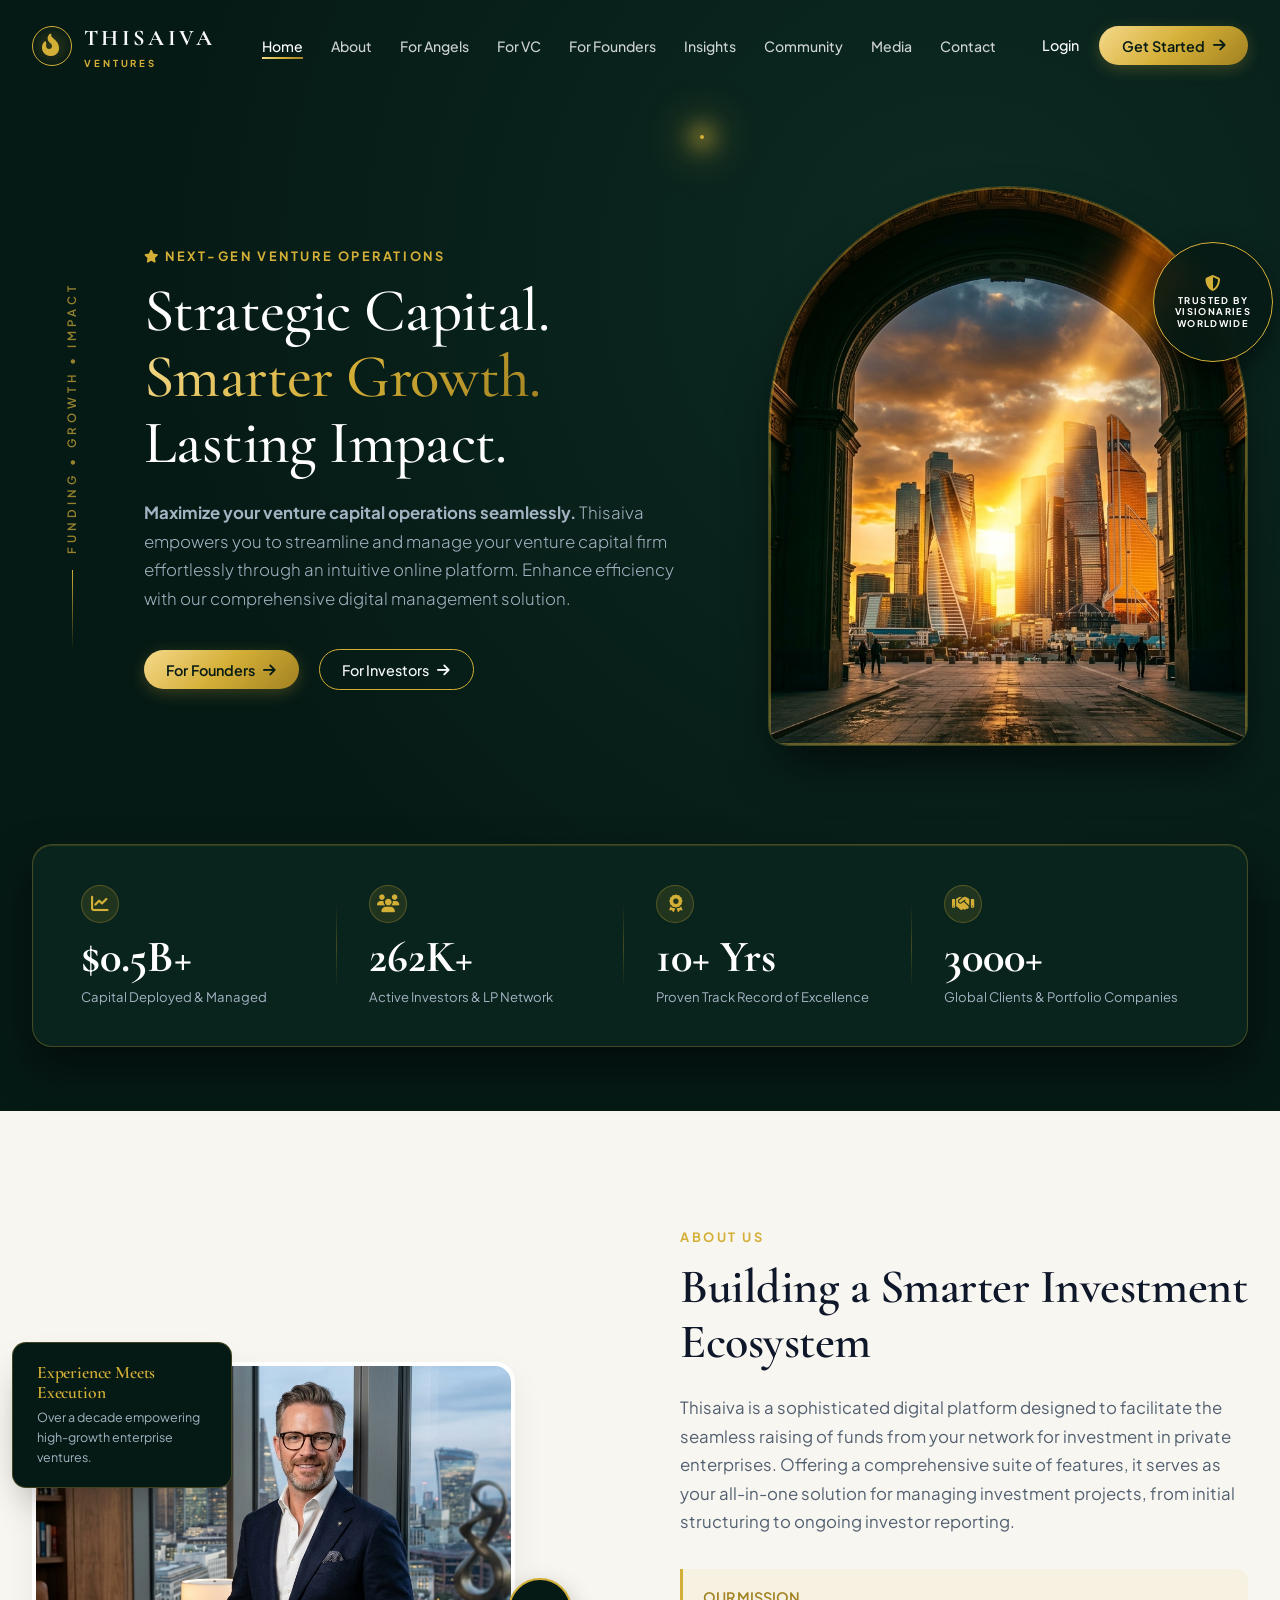
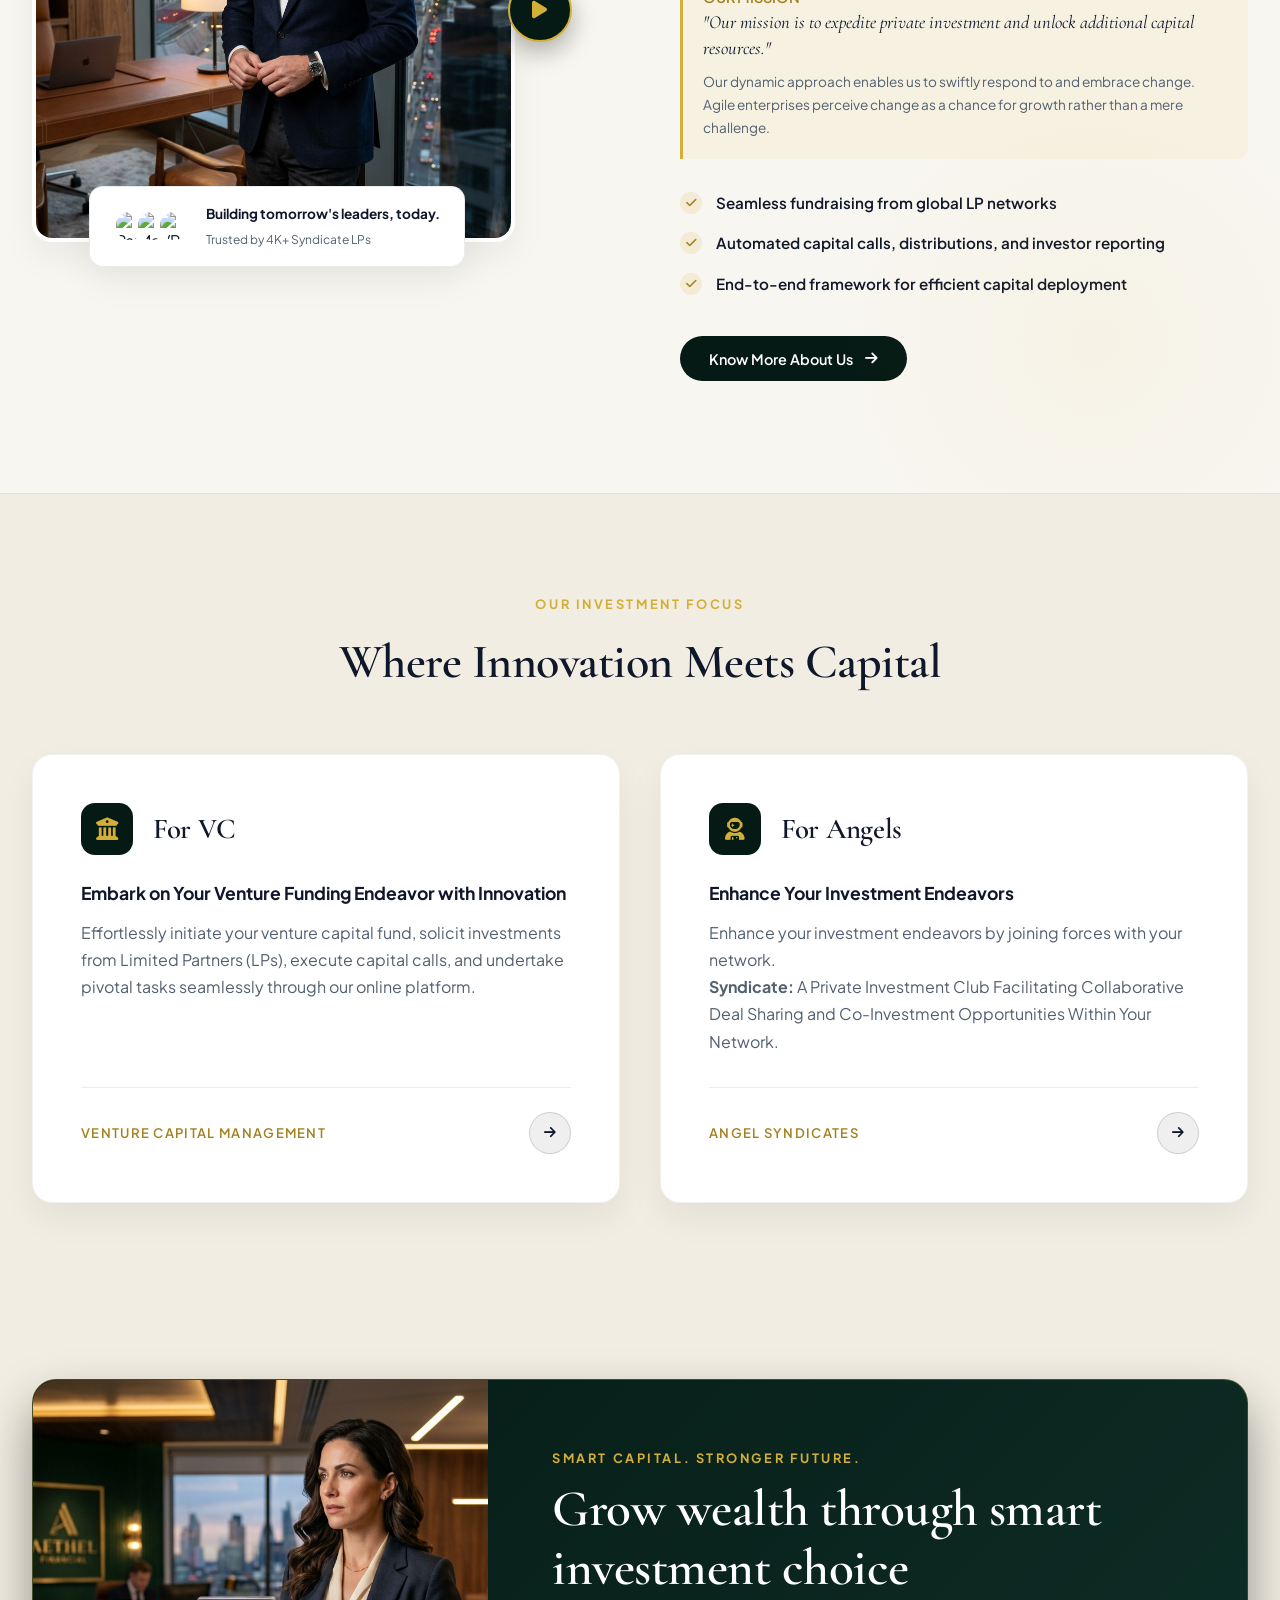
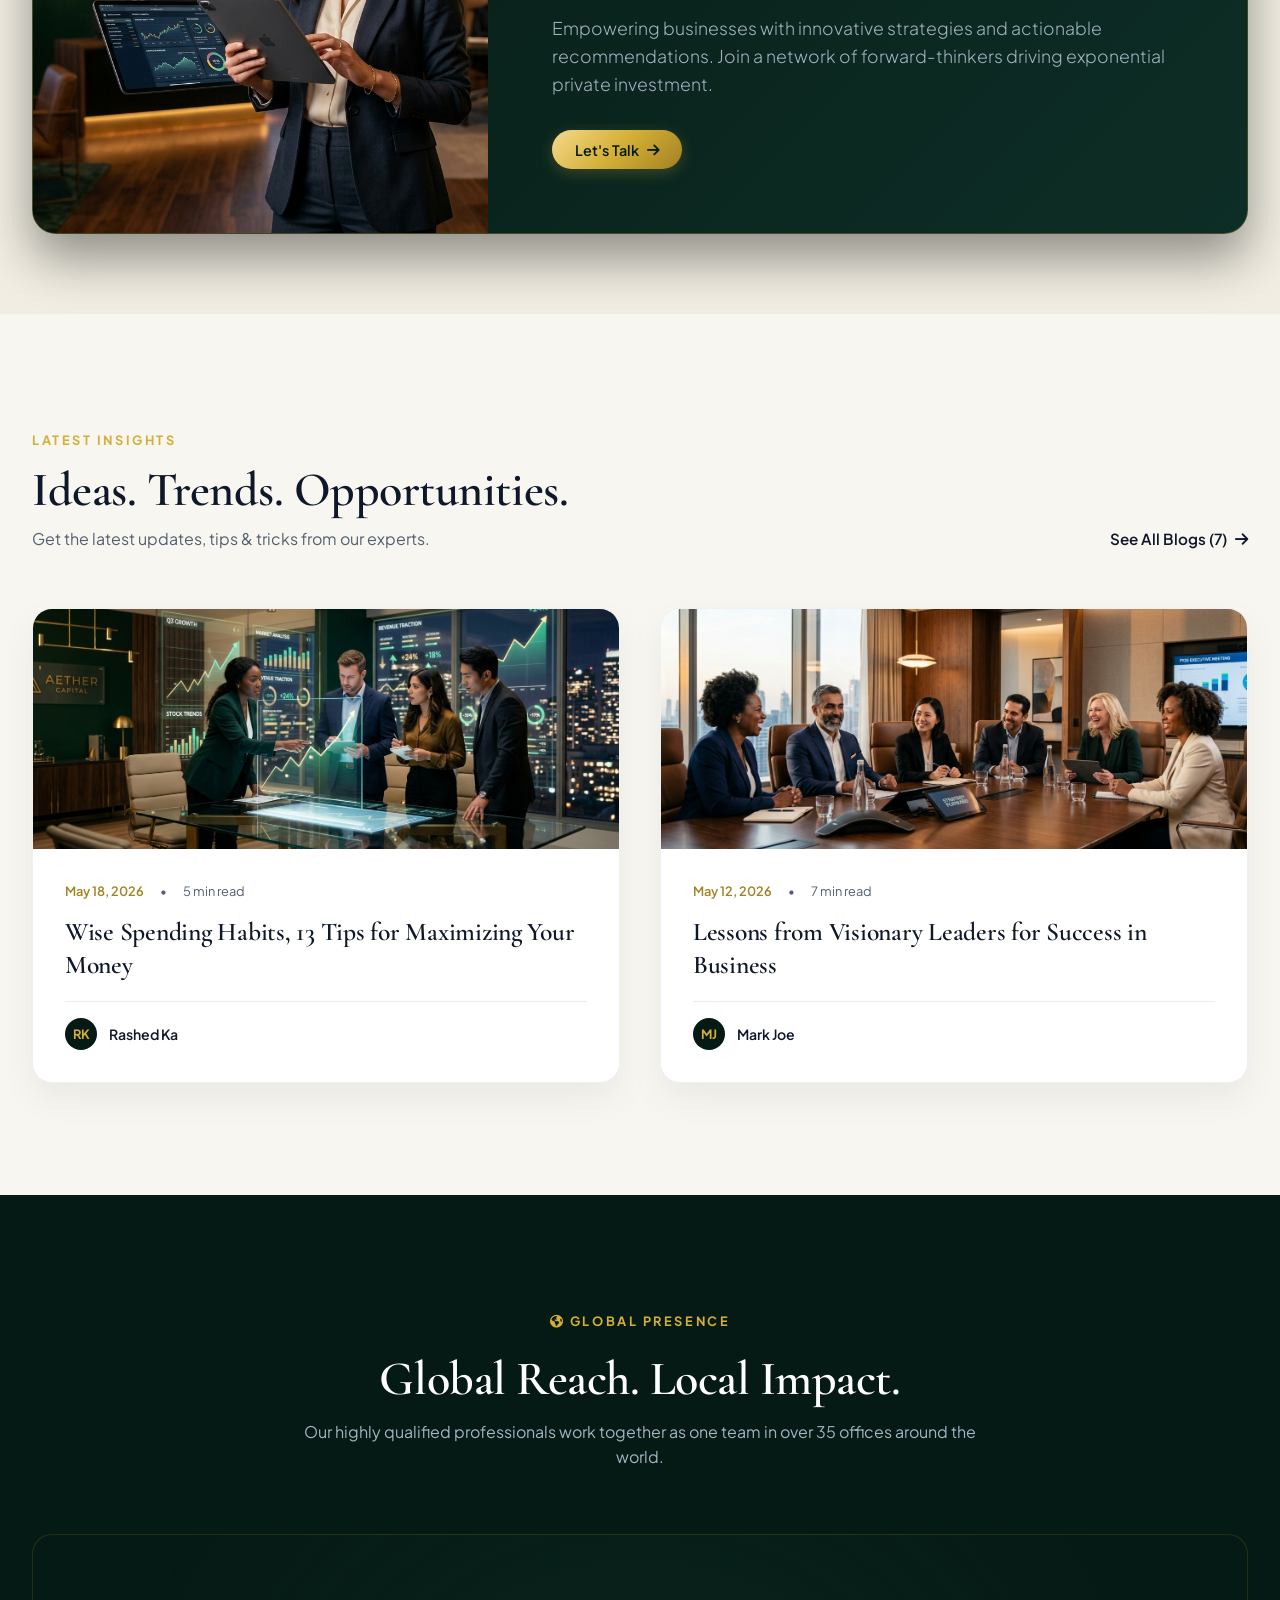
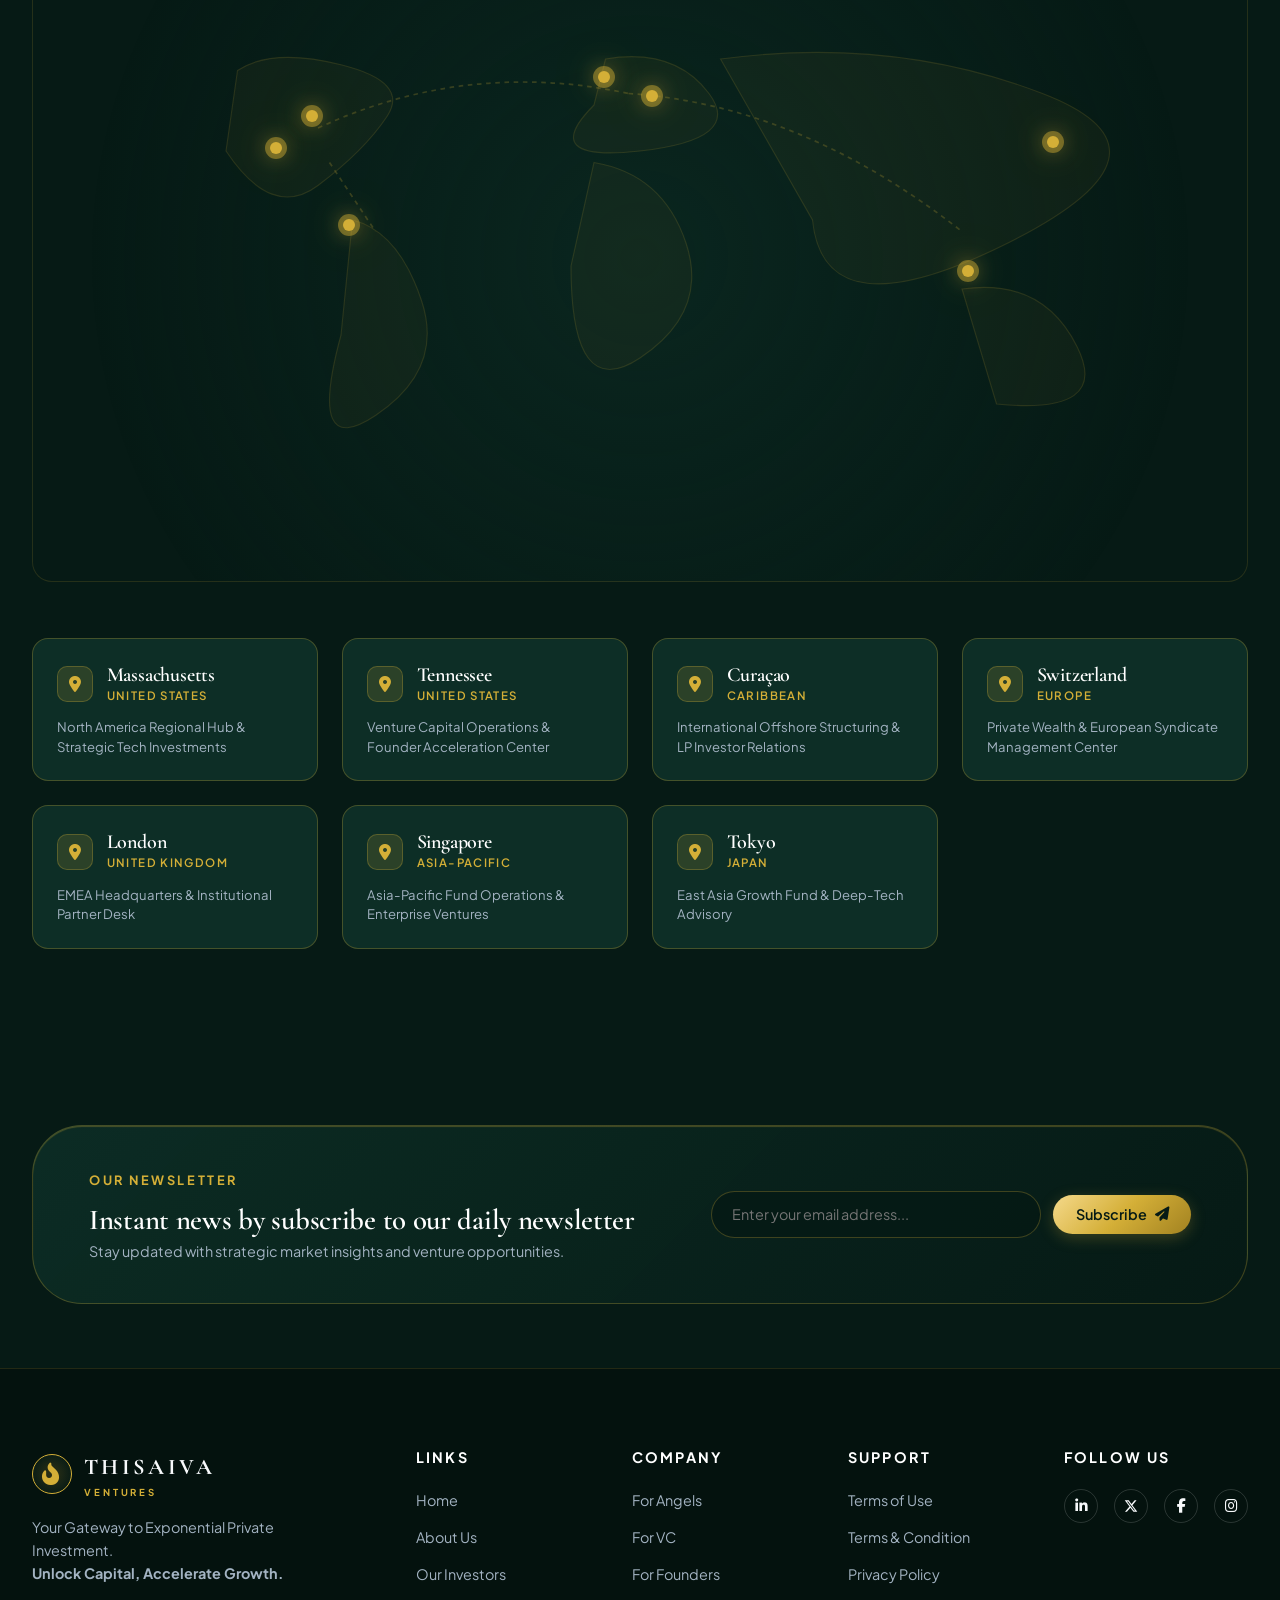
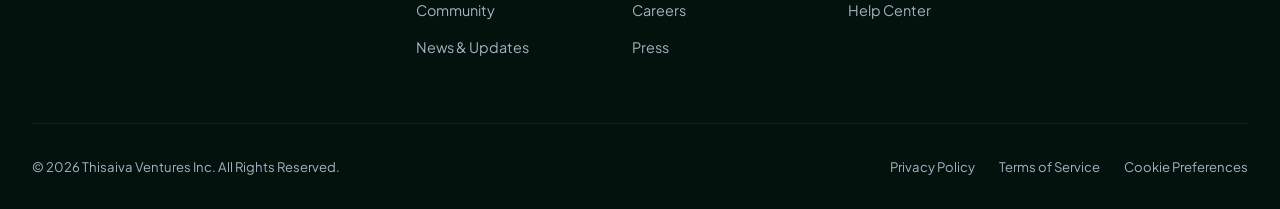
==== index.html @ c8b0db56 "Complete THISAIVA luxury venture capital website with HTML, CSS, JS, assets and interactive global m" ====
<!DOCTYPE html>
<html lang="en">
<head>
  <meta charset="UTF-8">
  <meta name="viewport" content="width=device-width, initial-scale=1.0">
  <meta name="description" content="Thisaiva — Maximize your venture capital operations seamlessly. Comprehensive online management solution for VC firms, Angels, and Founders.">
  <title>Thisaiva | Venture Capital & Investment Management Platform</title>

  <!-- Font Awesome Icons -->
  <link rel="stylesheet" href="https://cdnjs.cloudflare.com/ajax/libs/font-awesome/6.4.0/css/all.min.css">

  <!-- Custom CSS -->
  <link rel="stylesheet" href="styles.css">
</head>
<body>

  <!-- NAVIGATION BAR -->
  <nav class="navbar" id="navbar">
    <div class="container nav-container">
      <a href="#home" class="logo">
        <div class="logo-icon">
          <i class="fa-solid fa-fire-flame-curved"></i>
        </div>
        <div class="logo-text">
          THISAIVA
          <span>Ventures</span>
        </div>
      </a>

      <ul class="nav-links" id="navLinks">
        <li><a href="#home" class="active">Home</a></li>
        <li><a href="#about">About</a></li>
        <li><a href="#for-angels">For Angels</a></li>
        <li><a href="#for-vc">For VC</a></li>
        <li><a href="#for-founders">For Founders</a></li>
        <li><a href="#insights">Insights</a></li>
        <li><a href="#community">Community</a></li>
        <li><a href="#media">Media</a></li>
        <li><a href="#contact">Contact</a></li>
      </ul>

      <div class="nav-actions">
        <a href="#login" class="login-link" id="loginBtn">Login</a>
        <button class="btn-gold" id="getStartedBtn">
          Get Started <i class="fa-solid fa-arrow-right"></i>
        </button>
        <button class="hamburger" id="hamburgerBtn" aria-label="Toggle Navigation">
          <i class="fa-solid fa-bars"></i>
        </button>
      </div>
    </div>
  </nav>

  <!-- HERO SECTION -->
  <section class="hero" id="home">
    <div class="container hero-grid">
      
      <!-- Side Tag -->
      <div class="hero-side-tag">
        <div class="side-tag-text">FUNDING • GROWTH • IMPACT</div>
        <div class="side-tag-line"></div>
      </div>

      <!-- Main Copy -->
      <div class="hero-content">
        <span class="section-eyebrow"><i class="fa-solid fa-star"></i> NEXT-GEN VENTURE OPERATIONS</span>
        <h1 class="hero-title">
          Strategic Capital.<br>
          <span class="gold-text">Smarter Growth.</span><br>
          Lasting Impact.
        </h1>
        <p class="hero-description">
          <strong>Maximize your venture capital operations seamlessly.</strong> Thisaiva empowers you to streamline and manage your venture capital firm effortlessly through an intuitive online platform. Enhance efficiency with our comprehensive digital management solution.
        </p>
        <div class="hero-buttons">
          <button class="btn-gold" onclick="openModal('Founder Access')">
            For Founders <i class="fa-solid fa-arrow-right"></i>
          </button>
          <button class="btn-outline-gold" onclick="openModal('Investor Portal')">
            For Investors <i class="fa-solid fa-arrow-right"></i>
          </button>
        </div>
      </div>

      <!-- Hero Visual Arch -->
      <div class="hero-visual">
        <div class="hero-arch-wrapper">
          <img src="assets/hero_arch_city.jpg" alt="Thisaiva Strategic Capital Archway">
        </div>
        <div class="hero-badge">
          <i class="fa-solid fa-shield-halved hero-badge-icon"></i>
          <div class="hero-badge-text">TRUSTED BY VISIONARIES WORLDWIDE</div>
        </div>
      </div>

    </div>
  </section>

  <!-- METRICS / NUMBERS SECTION -->
  <section class="metrics-section">
    <div class="container">
      <div class="metrics-card">
        
        <div class="metric-item">
          <div class="metric-icon"><i class="fa-solid fa-chart-line"></i></div>
          <div class="metric-number" data-target="0.5">$0.5B+</div>
          <div class="metric-label">Capital Deployed & Managed</div>
        </div>

        <div class="metric-item">
          <div class="metric-icon"><i class="fa-solid fa-users"></i></div>
          <div class="metric-number" data-target="262">262K+</div>
          <div class="metric-label">Active Investors & LP Network</div>
        </div>

        <div class="metric-item">
          <div class="metric-icon"><i class="fa-solid fa-award"></i></div>
          <div class="metric-number" data-target="10">10+ Yrs</div>
          <div class="metric-label">Proven Track Record of Excellence</div>
        </div>

        <div class="metric-item">
          <div class="metric-icon"><i class="fa-solid fa-handshake"></i></div>
          <div class="metric-number" data-target="3000">3000+</div>
          <div class="metric-label">Global Clients & Portfolio Companies</div>
        </div>

      </div>
    </div>
  </section>

  <!-- ABOUT US SECTION -->
  <section class="about-section" id="about">
    <div class="container about-grid">
      
      <!-- Left Visual Stack -->
      <div class="about-visual-stack">
        <div class="about-img-main">
          <img src="assets/about_executive.jpg" alt="Executive Leadership at Thisaiva">
        </div>

        <div class="about-card-badge">
          <h4>Experience Meets Execution</h4>
          <p>Over a decade empowering high-growth enterprise ventures.</p>
        </div>

        <button class="about-video-trigger" id="videoModalBtn" title="Play Overview Video">
          <i class="fa-solid fa-play"></i>
        </button>

        <div class="about-card-bottom">
          <div class="author-avatars">
            <img src="https://images.unsplash.com/photo-1534528741775-53994a69daeb?auto=format&fit=crop&w=100&q=80" alt="Partner">
            <img src="https://images.unsplash.com/photo-1507003211169-0a1dd7228f2d?auto=format&fit=crop&w=100&q=80" alt="Managing Director">
            <img src="https://images.unsplash.com/photo-1573496359142-b8d87734a5a2?auto=format&fit=crop&w=100&q=80" alt="VP Finance">
          </div>
          <div>
            <strong style="display:block; font-size:0.85rem;">Building tomorrow's leaders, today.</strong>
            <span style="font-size:0.75rem; color:var(--text-dark-muted);">Trusted by 4K+ Syndicate LPs</span>
          </div>
        </div>
      </div>

      <!-- Right Copy -->
      <div class="about-content">
        <span class="section-eyebrow">ABOUT US</span>
        <h2>Building a Smarter Investment Ecosystem</h2>
        
        <p>
          Thisaiva is a sophisticated digital platform designed to facilitate the seamless raising of funds from your network for investment in private enterprises. Offering a comprehensive suite of features, it serves as your all-in-one solution for managing investment projects, from initial structuring to ongoing investor reporting.
        </p>

        <div style="background: rgba(212,175,55,0.08); border-left: 3px solid var(--gold-primary); padding: 1.25rem; border-radius: 0 12px 12px 0; margin-bottom: 2rem;">
          <h4 style="font-family: var(--font-sans); font-size:0.9rem; text-transform:uppercase; color: var(--gold-dark); margin-bottom:0.3rem;">Our Mission</h4>
          <blockquote style="font-family: var(--font-serif); font-size:1.15rem; font-style:italic; color: var(--text-dark); line-height: 1.4;">
            "Our mission is to expedite private investment and unlock additional capital resources."
          </blockquote>
          <p style="font-size:0.85rem; color: var(--text-dark-muted); margin-top:0.5rem; margin-bottom:0;">
            Our dynamic approach enables us to swiftly respond to and embrace change. Agile enterprises perceive change as a chance for growth rather than a mere challenge.
          </p>
        </div>

        <ul class="about-checklist">
          <li>
            <div class="check-icon"><i class="fa-solid fa-check"></i></div>
            Seamless fundraising from global LP networks
          </li>
          <li>
            <div class="check-icon"><i class="fa-solid fa-check"></i></div>
            Automated capital calls, distributions, and investor reporting
          </li>
          <li>
            <div class="check-icon"><i class="fa-solid fa-check"></i></div>
            End-to-end framework for efficient capital deployment
          </li>
        </ul>

        <button class="btn-dark" onclick="openModal('Learn More About Thisaiva')">
          Know More About Us <i class="fa-solid fa-arrow-right"></i>
        </button>
      </div>

    </div>
  </section>

  <!-- INVESTMENT FOCUS (FOR VC & FOR ANGELS) -->
  <section class="investment-section" id="for-vc">
    <div class="container">
      <div class="section-header">
        <span class="section-eyebrow">OUR INVESTMENT FOCUS</span>
        <h2>Where Innovation Meets Capital</h2>
      </div>

      <div class="investment-cards">
        
        <!-- For VC -->
        <div class="invest-card">
          <div>
            <div class="invest-card-header">
              <div class="invest-icon">
                <i class="fa-solid fa-building-columns"></i>
              </div>
              <h3>For VC</h3>
            </div>
            <strong style="display:block; font-size:1.1rem; margin-bottom:0.75rem; color:var(--text-dark);">
              Embark on Your Venture Funding Endeavor with Innovation
            </strong>
            <p>
              Effortlessly initiate your venture capital fund, solicit investments from Limited Partners (LPs), execute capital calls, and undertake pivotal tasks seamlessly through our online platform.
            </p>
          </div>
          <div class="invest-card-footer">
            <span class="invest-tag">Venture Capital Management</span>
            <button class="arrow-btn" onclick="openModal('VC Onboarding')" aria-label="Explore VC Services">
              <i class="fa-solid fa-arrow-right"></i>
            </button>
          </div>
        </div>

        <!-- For Angels -->
        <div class="invest-card" id="for-angels">
          <div>
            <div class="invest-card-header">
              <div class="invest-icon">
                <i class="fa-solid fa-user-astronaut"></i>
              </div>
              <h3>For Angels</h3>
            </div>
            <strong style="display:block; font-size:1.1rem; margin-bottom:0.75rem; color:var(--text-dark);">
              Enhance Your Investment Endeavors
            </strong>
            <p>
              Enhance your investment endeavors by joining forces with your network.<br>
              <strong>Syndicate:</strong> A Private Investment Club Facilitating Collaborative Deal Sharing and Co-Investment Opportunities Within Your Network.
            </p>
          </div>
          <div class="invest-card-footer">
            <span class="invest-tag">Angel Syndicates</span>
            <button class="arrow-btn" onclick="openModal('Angel Syndicate Setup')" aria-label="Explore Angel Services">
              <i class="fa-solid fa-arrow-right"></i>
            </button>
          </div>
        </div>

      </div>
    </div>
  </section>

  <!-- MAIN CTA BANNER -->
  <section class="cta-banner-section">
    <div class="container">
      <div class="cta-banner-card">
        
        <div class="cta-img-wrapper">
          <img src="assets/cta_investor_woman.jpg" alt="Smart Capital Future">
        </div>

        <div class="cta-content">
          <span class="section-eyebrow">SMART CAPITAL. STRONGER FUTURE.</span>
          <h2>Grow wealth through smart investment choice</h2>
          <p>
            Empowering businesses with innovative strategies and actionable recommendations. Join a network of forward-thinkers driving exponential private investment.
          </p>
          <button class="btn-gold" onclick="openModal('Schedule Consultation')">
            Let's Talk <i class="fa-solid fa-arrow-right"></i>
          </button>
        </div>

      </div>
    </div>
  </section>

  <!-- BLOG / INSIGHTS SECTION -->
  <section class="blog-section" id="insights">
    <div class="container">
      
      <div class="blog-top-bar">
        <div class="blog-top-left">
          <span class="section-eyebrow">LATEST INSIGHTS</span>
          <h2>Ideas. Trends. Opportunities.</h2>
          <p>Get the latest updates, tips & tricks from our experts.</p>
        </div>
        <a href="#insights" class="view-all-link" onclick="openModal('View All 7 Insights')">
          See All Blogs (7) <i class="fa-solid fa-arrow-right"></i>
        </a>
      </div>

      <div class="blog-grid">
        
        <!-- Blog 1 -->
        <article class="blog-card">
          <div class="blog-img-box">
            <img src="assets/blog_spending.jpg" alt="Wise Spending Habits">
          </div>
          <div class="blog-body">
            <div class="blog-meta">
              <span class="date">May 18, 2026</span>
              <span>•</span>
              <span>5 min read</span>
            </div>
            <h3>Wise Spending Habits, 13 Tips for Maximizing Your Money</h3>
            <div class="blog-author">
              <div class="author-avatar-sm">RK</div>
              <div class="author-name">Rashed Ka</div>
            </div>
          </div>
        </article>

        <!-- Blog 2 -->
        <article class="blog-card">
          <div class="blog-img-box">
            <img src="assets/blog_leaders.jpg" alt="Lessons from Visionary Leaders">
          </div>
          <div class="blog-body">
            <div class="blog-meta">
              <span class="date">May 12, 2026</span>
              <span>•</span>
              <span>7 min read</span>
            </div>
            <h3>Lessons from Visionary Leaders for Success in Business</h3>
            <div class="blog-author">
              <div class="author-avatar-sm">MJ</div>
              <div class="author-name">Mark Joe</div>
            </div>
          </div>
        </article>

      </div>

    </div>
  </section>

  <!-- GLOBAL PRESENCE SECTION -->
  <section class="global-section" id="media">
    <div class="container">
      
      <div class="section-header" style="max-width: 720px;">
        <span class="section-eyebrow"><i class="fa-solid fa-earth-americas"></i> GLOBAL PRESENCE</span>
        <h2 style="color:#ffffff;">Global Reach. Local Impact.</h2>
        <p style="color:var(--text-light-muted); margin-top:0.75rem;">
          Our highly qualified professionals work together as one team in over 35 offices around the world.
        </p>
      </div>

      <!-- Map Display Container -->
      <div class="map-container" id="mapContainer">
        <!-- SVG Detailed World Map Silhouette -->
        <svg class="world-map-svg" viewBox="0 0 1000 500" fill="none" xmlns="http://www.w3.org/2000/svg">
          <!-- North America -->
          <path d="M150,90 Q180,70 240,85 T280,130 T220,190 T140,160 Z" fill="rgba(212,175,55,0.06)" stroke="rgba(212,175,55,0.2)" stroke-width="1"/>
          <!-- South America -->
          <path d="M250,220 Q290,230 310,290 T270,390 T240,320 Z" fill="rgba(212,175,55,0.06)" stroke="rgba(212,175,55,0.2)" stroke-width="1"/>
          <!-- Europe -->
          <path d="M470,80 Q530,70 560,110 T500,160 T460,120 Z" fill="rgba(212,175,55,0.06)" stroke="rgba(212,175,55,0.2)" stroke-width="1"/>
          <!-- Africa -->
          <path d="M460,170 Q520,180 540,240 T500,340 T440,260 Z" fill="rgba(212,175,55,0.06)" stroke="rgba(212,175,55,0.2)" stroke-width="1"/>
          <!-- Asia -->
          <path d="M570,80 Q720,60 850,110 T820,240 T650,220 Z" fill="rgba(212,175,55,0.06)" stroke="rgba(212,175,55,0.2)" stroke-width="1"/>
          <!-- Australia -->
          <path d="M780,280 Q850,270 880,330 T810,380 Z" fill="rgba(212,175,55,0.06)" stroke="rgba(212,175,55,0.2)" stroke-width="1"/>

          <!-- Flight Connections -->
          <path d="M220,140 Q350,80 490,110" stroke="rgba(212,175,55,0.3)" stroke-width="1.5" stroke-dasharray="4 4"/>
          <path d="M490,110 Q640,120 780,230" stroke="rgba(212,175,55,0.3)" stroke-width="1.5" stroke-dasharray="4 4"/>
          <path d="M230,170 Q250,200 270,230" stroke="rgba(212,175,55,0.3)" stroke-width="1.5" stroke-dasharray="4 4"/>
        </svg>

        <!-- Pulsing Location Markers -->
        <!-- Massachusetts -->
        <div class="map-marker" style="top: 28%; left: 23%;" data-city="Massachusetts, USA" data-desc="North America Regional Hub">
          <div class="marker-pulse"></div>
          <div class="marker-dot"></div>
          <div class="marker-label">Massachusetts</div>
        </div>

        <!-- Tennessee -->
        <div class="map-marker" style="top: 33%; left: 20%;" data-city="Tennessee, USA" data-desc="Venture Capital Operations">
          <div class="marker-pulse"></div>
          <div class="marker-dot"></div>
          <div class="marker-label">Tennessee</div>
        </div>

        <!-- Curaçao -->
        <div class="map-marker" style="top: 45%; left: 26%;" data-city="Curaçao" data-desc="Offshore Fund Structuring & LP Desk">
          <div class="marker-pulse"></div>
          <div class="marker-dot"></div>
          <div class="marker-label">Curaçao</div>
        </div>

        <!-- Switzerland -->
        <div class="map-marker" style="top: 25%; left: 51%;" data-city="Switzerland" data-desc="Private Wealth & European Syndicate Hub">
          <div class="marker-pulse"></div>
          <div class="marker-dot"></div>
          <div class="marker-label">Switzerland</div>
        </div>

        <!-- London -->
        <div class="map-marker" style="top: 22%; left: 47%;" data-city="London, UK" data-desc="EMEA Headquarters">
          <div class="marker-pulse"></div>
          <div class="marker-dot"></div>
          <div class="marker-label">London</div>
        </div>

        <!-- Singapore -->
        <div class="map-marker" style="top: 52%; left: 77%;" data-city="Singapore" data-desc="Asia-Pacific Fund Operations">
          <div class="marker-pulse"></div>
          <div class="marker-dot"></div>
          <div class="marker-label">Singapore</div>
        </div>

        <!-- Tokyo -->
        <div class="map-marker" style="top: 32%; left: 84%;" data-city="Tokyo, Japan" data-desc="East Asia Growth Fund Office">
          <div class="marker-pulse"></div>
          <div class="marker-dot"></div>
          <div class="marker-label">Tokyo</div>
        </div>

        <!-- Interactive Map Popover -->
        <div class="map-popover" id="mapPopover">
          <div class="popover-city" id="popoverCity">Massachusetts</div>
          <div class="popover-desc" id="popoverDesc">North America Regional Hub</div>
        </div>
      </div>

      <!-- Static Global Locations Grid -->
      <div class="locations-grid">
        
        <div class="location-card" data-marker="0">
          <div class="location-card-header">
            <div class="location-icon"><i class="fa-solid fa-location-dot"></i></div>
            <div>
              <h4 class="location-title">Massachusetts</h4>
              <span class="location-country">United States</span>
            </div>
          </div>
          <p class="location-desc">North America Regional Hub & Strategic Tech Investments</p>
        </div>

        <div class="location-card" data-marker="1">
          <div class="location-card-header">
            <div class="location-icon"><i class="fa-solid fa-location-dot"></i></div>
            <div>
              <h4 class="location-title">Tennessee</h4>
              <span class="location-country">United States</span>
            </div>
          </div>
          <p class="location-desc">Venture Capital Operations & Founder Acceleration Center</p>
        </div>

        <div class="location-card" data-marker="2">
          <div class="location-card-header">
            <div class="location-icon"><i class="fa-solid fa-location-dot"></i></div>
            <div>
              <h4 class="location-title">Curaçao</h4>
              <span class="location-country">Caribbean</span>
            </div>
          </div>
          <p class="location-desc">International Offshore Structuring & LP Investor Relations</p>
        </div>

        <div class="location-card" data-marker="3">
          <div class="location-card-header">
            <div class="location-icon"><i class="fa-solid fa-location-dot"></i></div>
            <div>
              <h4 class="location-title">Switzerland</h4>
              <span class="location-country">Europe</span>
            </div>
          </div>
          <p class="location-desc">Private Wealth & European Syndicate Management Center</p>
        </div>

        <div class="location-card" data-marker="4">
          <div class="location-card-header">
            <div class="location-icon"><i class="fa-solid fa-location-dot"></i></div>
            <div>
              <h4 class="location-title">London</h4>
              <span class="location-country">United Kingdom</span>
            </div>
          </div>
          <p class="location-desc">EMEA Headquarters & Institutional Partner Desk</p>
        </div>

        <div class="location-card" data-marker="5">
          <div class="location-card-header">
            <div class="location-icon"><i class="fa-solid fa-location-dot"></i></div>
            <div>
              <h4 class="location-title">Singapore</h4>
              <span class="location-country">Asia-Pacific</span>
            </div>
          </div>
          <p class="location-desc">Asia-Pacific Fund Operations & Enterprise Ventures</p>
        </div>

        <div class="location-card" data-marker="6">
          <div class="location-card-header">
            <div class="location-icon"><i class="fa-solid fa-location-dot"></i></div>
            <div>
              <h4 class="location-title">Tokyo</h4>
              <span class="location-country">Japan</span>
            </div>
          </div>
          <p class="location-desc">East Asia Growth Fund & Deep-Tech Advisory</p>
        </div>

      </div>

    </div>
  </section>

  <!-- NEWSLETTER SECTION -->
  <section class="newsletter-section">
    <div class="container">
      <div class="newsletter-box">
        <div class="newsletter-text">
          <span class="section-eyebrow">OUR NEWSLETTER</span>
          <h3>Instant news by subscribe to our daily newsletter</h3>
          <p>Stay updated with strategic market insights and venture opportunities.</p>
        </div>

        <form class="newsletter-form" id="newsletterForm">
          <input type="email" class="newsletter-input" placeholder="Enter your email address..." required>
          <button type="submit" class="btn-gold">
            Subscribe <i class="fa-solid fa-paper-plane"></i>
          </button>
        </form>
      </div>
    </div>
  </section>

  <!-- FOOTER -->
  <footer class="footer" id="contact">
    <div class="container">
      <div class="footer-grid">
        
        <!-- Brand Col -->
        <div class="footer-brand">
          <div class="logo" style="margin-bottom: 0.5rem;">
            <div class="logo-icon"><i class="fa-solid fa-fire-flame-curved"></i></div>
            <div class="logo-text">THISAIVA<span>Ventures</span></div>
          </div>
          <p>
            Your Gateway to Exponential Private Investment.<br>
            <strong>Unlock Capital, Accelerate Growth.</strong>
          </p>
        </div>

        <!-- Links -->
        <div class="footer-col">
          <h4>Links</h4>
          <ul>
            <li><a href="#home">Home</a></li>
            <li><a href="#about">About Us</a></li>
            <li><a href="#for-vc">Our Investors</a></li>
            <li><a href="#community">Community</a></li>
            <li><a href="#insights">News & Updates</a></li>
          </ul>
        </div>

        <!-- Company -->
        <div class="footer-col">
          <h4>Company</h4>
          <ul>
            <li><a href="#for-angels">For Angels</a></li>
            <li><a href="#for-vc">For VC</a></li>
            <li><a href="#for-founders">For Founders</a></li>
            <li><a href="#about">Careers</a></li>
            <li><a href="#contact">Press</a></li>
          </ul>
        </div>

        <!-- Support -->
        <div class="footer-col">
          <h4>Support</h4>
          <ul>
            <li><a href="#contact">Terms of Use</a></li>
            <li><a href="#contact">Terms & Condition</a></li>
            <li><a href="#contact">Privacy Policy</a></li>
            <li><a href="#contact">Help Center</a></li>
          </ul>
        </div>

        <!-- Social -->
        <div class="footer-col">
          <h4>Follow Us</h4>
          <div class="social-links">
            <a href="#" class="social-icon" aria-label="LinkedIn"><i class="fa-brands fa-linkedin-in"></i></a>
            <a href="#" class="social-icon" aria-label="X / Twitter">
              <svg viewBox="0 0 24 24" width="14" height="14" fill="currentColor"><path d="M18.244 2.25h3.308l-7.227 8.26 8.502 11.24H16.17l-5.214-6.817L4.99 21.75H1.68l7.73-8.835L1.254 2.25H8.08l4.713 6.231zm-1.161 17.52h1.833L7.084 4.126H5.117z"/></svg>
            </a>
            <a href="#" class="social-icon" aria-label="Facebook"><i class="fa-brands fa-facebook-f"></i></a>
            <a href="#" class="social-icon" aria-label="Instagram"><i class="fa-brands fa-instagram"></i></a>
          </div>
        </div>

      </div>

      <div class="footer-bottom">
        <div>© 2026 Thisaiva Ventures Inc. All Rights Reserved.</div>
        <div style="display:flex; gap:1.5rem;">
          <a href="#">Privacy Policy</a>
          <a href="#">Terms of Service</a>
          <a href="#">Cookie Preferences</a>
        </div>
      </div>
    </div>
  </footer>

  <!-- GENERAL CONTACT / ONBOARDING MODAL -->
  <div class="modal-overlay" id="contactModal">
    <div class="modal-box">
      <button class="modal-close" onclick="closeModal('contactModal')"><i class="fa-solid fa-xmark"></i></button>
      <h3 class="modal-title" id="modalTitle">Get Started with Thisaiva</h3>
      <p class="modal-sub">Tell us about your venture goals and our team will get in touch with you shortly.</p>

      <form id="contactForm">
        <div class="form-group">
          <label>Full Name</label>
          <input type="text" class="form-control" placeholder="e.g. Sarah Jenkins" required>
        </div>
        <div class="form-group">
          <label>Work Email</label>
          <input type="email" class="form-control" placeholder="sarah@firm.com" required>
        </div>
        <div class="form-group">
          <label>I am a...</label>
          <select class="form-control" required>
            <option value="vc">Venture Capital Partner / LP</option>
            <option value="angel">Angel Investor / Syndicate Leader</option>
            <option value="founder">Startup Founder</option>
            <option value="other">Other Investor</option>
          </select>
        </div>
        <div class="form-group">
          <label>Message / Details</label>
          <textarea class="form-control" rows="3" placeholder="How can we assist your venture operations?"></textarea>
        </div>
        <button type="submit" class="btn-gold" style="width: 100%; justify-content: center; margin-top: 1rem;">
          Submit Inquiry <i class="fa-solid fa-paper-plane"></i>
        </button>
      </form>
    </div>
  </div>

  <!-- VIDEO POPUP MODAL -->
  <div class="modal-overlay" id="videoModal">
    <div class="modal-box" style="max-width: 800px; padding: 1.5rem;">
      <button class="modal-close" onclick="closeModal('videoModal')"><i class="fa-solid fa-xmark"></i></button>
      <h4 style="color:var(--gold-primary); margin-bottom:1rem; font-family:var(--font-serif); font-size:1.5rem;">Thisaiva Platform Showcase</h4>
      <div style="position: relative; padding-bottom: 56.25%; height: 0; overflow: hidden; border-radius: 12px; background: #000;">
        <iframe style="position: absolute; top: 0; left: 0; width: 100%; height: 100%; border: 0;" src="https://www.youtube.com/embed/dQw4w9WgXcQ?autoplay=0" allowfullscreen title="Thisaiva Overview"></iframe>
      </div>
    </div>
  </div>

  <!-- TOAST NOTIFICATION -->
  <div class="toast-notification" id="toastNotification">
    <i class="fa-solid fa-circle-check" style="color: var(--gold-primary); font-size: 1.25rem;"></i>
    <span id="toastMessage">Your request has been received successfully!</span>
  </div>

  <!-- JavaScript -->
  <script src="script.js"></script>
</body>
</html>
---- styles.css ----
/* ==========================================================================
   THISAIVA VENTURES — LUXURY VENTURE CAPITAL STYLESHEET
   Colors: Deep Forest Emerald (#061a15), Metallic Gold (#d4af37), Silk Cream (#f9f8f3)
   ========================================================================== */

@import url('https://fonts.googleapis.com/css2?family=Cormorant+Garamond:ital,wght@0,400;0,500;0,600;0,700;1,400&family=Plus+Jakarta+Sans:wght@300;400;500;600;700&display=swap');

:root {
  /* Color Tokens */
  --bg-dark: #061a15;
  --bg-dark-alt: #0a251e;
  --bg-dark-card: #0d2e26;
  --bg-cream: #f8f6f0;
  --bg-cream-alt: #f1ede2;
  --bg-white: #ffffff;
  
  --gold-primary: #d4af37;
  --gold-secondary: #e5c158;
  --gold-light: #f7e4a9;
  --gold-dark: #a28221;
  --gold-gradient: linear-gradient(135deg, #f5d98b 0%, #d4af37 50%, #a28221 100%);
  --gold-glow: rgba(212, 175, 55, 0.35);
  
  --text-dark: #0f172a;
  --text-dark-muted: #526071;
  --text-light: #f8fafc;
  --text-light-muted: #a3b3c2;

  --border-gold: rgba(212, 175, 55, 0.28);
  --border-light: rgba(15, 23, 42, 0.08);
  
  /* Fonts */
  --font-serif: 'Cormorant Garamond', Georgia, serif;
  --font-sans: 'Plus Jakarta Sans', system-ui, -apple-system, sans-serif;
  
  /* Transitions & Shadows */
  --transition-fast: 0.2s ease;
  --transition-normal: 0.35s cubic-bezier(0.16, 1, 0.3, 1);
  --shadow-gold: 0 10px 30px -10px rgba(212, 175, 55, 0.3);
  --shadow-dark: 0 20px 40px -15px rgba(0, 0, 0, 0.4);
  --shadow-soft: 0 15px 35px rgba(15, 23, 42, 0.06);
}

/* Base Resets */
*, *::before, *::after {
  box-sizing: border-box;
  margin: 0;
  padding: 0;
}

html {
  scroll-behavior: smooth;
  font-size: 16px;
}

body {
  font-family: var(--font-sans);
  background-color: var(--bg-dark);
  color: var(--text-light);
  line-height: 1.6;
  overflow-x: hidden;
  -webkit-font-smoothing: antialiased;
}

/* Typography Helpers */
h1, h2, h3, h4, h5, h6 {
  font-family: var(--font-serif);
  font-weight: 600;
  line-height: 1.15;
  letter-spacing: -0.01em;
}

a {
  color: inherit;
  text-decoration: none;
  transition: var(--transition-fast);
}

button {
  cursor: pointer;
  border: none;
  outline: none;
  font-family: var(--font-sans);
}

img {
  max-width: 100%;
  display: block;
  object-fit: cover;
}

/* Gold Text Gradient */
.gold-text {
  background: var(--gold-gradient);
  -webkit-background-clip: text;
  -webkit-text-fill-color: transparent;
  display: inline-block;
}

.section-eyebrow {
  font-family: var(--font-sans);
  font-size: 0.8rem;
  font-weight: 700;
  letter-spacing: 0.2em;
  text-transform: uppercase;
  color: var(--gold-primary);
  display: inline-block;
  margin-bottom: 0.75rem;
}

/* Container */
.container {
  width: 100%;
  max-width: 1280px;
  margin: 0 auto;
  padding: 0 2rem;
}

/* ==========================================================================
   NAVIGATION BAR
   ========================================================================== */
.navbar {
  position: fixed;
  top: 0;
  left: 0;
  right: 0;
  z-index: 1000;
  padding: 1.25rem 0;
  transition: var(--transition-normal);
}

.navbar.scrolled {
  background: rgba(6, 26, 21, 0.85);
  backdrop-filter: blur(16px);
  -webkit-backdrop-filter: blur(16px);
  border-bottom: 1px solid var(--border-gold);
  padding: 0.85rem 0;
  box-shadow: 0 10px 30px rgba(0, 0, 0, 0.3);
}

.nav-container {
  display: flex;
  align-items: center;
  justify-content: space-between;
}

.logo {
  display: flex;
  align-items: center;
  gap: 0.75rem;
  font-family: var(--font-serif);
  font-size: 1.4rem;
  font-weight: 700;
  letter-spacing: 0.15em;
  color: var(--text-light);
}

.logo-icon {
  width: 40px;
  height: 40px;
  border-radius: 50%;
  background: radial-gradient(circle, rgba(212,175,55,0.2) 0%, rgba(6,26,21,1) 80%);
  border: 1px solid var(--gold-primary);
  display: flex;
  align-items: center;
  justify-content: center;
  color: var(--gold-primary);
}

.logo-text span {
  display: block;
  font-family: var(--font-sans);
  font-size: 0.6rem;
  letter-spacing: 0.3em;
  color: var(--gold-primary);
  text-transform: uppercase;
}

.nav-links {
  display: flex;
  align-items: center;
  gap: 1.75rem;
  list-style: none;
}

.nav-links a {
  font-size: 0.88rem;
  font-weight: 500;
  color: rgba(255, 255, 255, 0.8);
  position: relative;
}

.nav-links a::after {
  content: '';
  position: absolute;
  bottom: -4px;
  left: 0;
  width: 0;
  height: 2px;
  background: var(--gold-gradient);
  transition: var(--transition-fast);
}

.nav-links a:hover,
.nav-links a.active {
  color: #ffffff;
}

.nav-links a:hover::after,
.nav-links a.active::after {
  width: 100%;
}

.nav-actions {
  display: flex;
  align-items: center;
  gap: 1.25rem;
}

.login-link {
  font-size: 0.9rem;
  font-weight: 500;
  color: var(--text-light);
}

.login-link:hover {
  color: var(--gold-primary);
}

.btn-gold {
  background: var(--gold-gradient);
  color: var(--bg-dark);
  font-weight: 600;
  font-size: 0.9rem;
  padding: 0.65rem 1.4rem;
  border-radius: 50px;
  display: inline-flex;
  align-items: center;
  gap: 0.5rem;
  transition: var(--transition-normal);
  box-shadow: 0 4px 15px rgba(212, 175, 55, 0.25);
}

.btn-gold:hover {
  transform: translateY(-2px);
  box-shadow: 0 8px 25px rgba(212, 175, 55, 0.45);
  background: linear-gradient(135deg, #f7e4a9 0%, #e5c158 50%, #b8952b 100%);
}

.btn-outline-gold {
  background: transparent;
  border: 1px solid var(--gold-primary);
  color: var(--text-light);
  font-weight: 500;
  font-size: 0.9rem;
  padding: 0.65rem 1.4rem;
  border-radius: 50px;
  display: inline-flex;
  align-items: center;
  gap: 0.5rem;
  transition: var(--transition-normal);
}

.btn-outline-gold:hover {
  background: rgba(212, 175, 55, 0.1);
  border-color: var(--gold-light);
  color: var(--gold-light);
  transform: translateY(-2px);
}

.hamburger {
  display: none;
  background: none;
  border: none;
  color: var(--text-light);
  font-size: 1.5rem;
}

/* ==========================================================================
   HERO SECTION
   ========================================================================== */
.hero {
  position: relative;
  min-height: 100vh;
  padding-top: 8rem;
  padding-bottom: 6rem;
  background: radial-gradient(circle at 75% 30%, rgba(13, 46, 38, 0.8) 0%, var(--bg-dark) 70%);
  display: flex;
  align-items: center;
  overflow: hidden;
}

/* Background Sparkle Graphics */
.hero::before {
  content: '';
  position: absolute;
  top: 15%;
  right: 45%;
  width: 4px;
  height: 4px;
  background: var(--gold-primary);
  border-radius: 50%;
  box-shadow: 0 0 20px 8px rgba(212, 175, 55, 0.6), 0 0 40px 16px rgba(212, 175, 55, 0.3);
  animation: pulse-glow 3s infinite alternate;
}

@keyframes pulse-glow {
  0% { opacity: 0.3; transform: scale(0.8); }
  100% { opacity: 1; transform: scale(1.4); }
}

.hero-grid {
  display: grid;
  grid-template-columns: 80px 1fr 1fr;
  align-items: center;
  gap: 2rem;
}

.hero-side-tag {
  display: flex;
  flex-direction: column;
  align-items: center;
  gap: 1rem;
}

.side-tag-text {
  writing-mode: vertical-lr;
  transform: rotate(180deg);
  font-size: 0.72rem;
  font-weight: 600;
  letter-spacing: 0.35em;
  color: rgba(212, 175, 55, 0.7);
  text-transform: uppercase;
}

.side-tag-line {
  width: 1px;
  height: 80px;
  background: linear-gradient(to bottom, var(--gold-primary), transparent);
}

.hero-content {
  max-width: 580px;
}

.hero-title {
  font-size: 3.8rem;
  font-weight: 500;
  line-height: 1.08;
  margin-bottom: 1.5rem;
  color: #ffffff;
}

.hero-description {
  font-size: 1.05rem;
  color: var(--text-light-muted);
  margin-bottom: 2.25rem;
  font-weight: 300;
  line-height: 1.7;
}

.hero-buttons {
  display: flex;
  align-items: center;
  gap: 1.25rem;
}

/* Arch Image Container */
.hero-visual {
  position: relative;
  display: flex;
  justify-content: flex-end;
}

.hero-arch-wrapper {
  position: relative;
  width: 100%;
  max-width: 480px;
  height: 560px;
  border-top-left-radius: 240px;
  border-top-right-radius: 240px;
  border-bottom-left-radius: 20px;
  border-bottom-right-radius: 20px;
  overflow: hidden;
  box-shadow: 0 25px 50px -12px rgba(0, 0, 0, 0.7);
  border: 1px solid var(--border-gold);
}

.hero-arch-wrapper::after {
  content: '';
  position: absolute;
  inset: 0;
  border-top-left-radius: 240px;
  border-top-right-radius: 240px;
  border: 2px solid rgba(212, 175, 55, 0.4);
  pointer-events: none;
}

.hero-arch-wrapper img {
  width: 100%;
  height: 100%;
  object-fit: cover;
  transition: transform 0.7s ease;
}

.hero-arch-wrapper:hover img {
  transform: scale(1.04);
}

.hero-badge {
  position: absolute;
  top: 10%;
  right: -25px;
  width: 120px;
  height: 120px;
  border-radius: 50%;
  background: rgba(6, 26, 21, 0.85);
  backdrop-filter: blur(12px);
  border: 1px solid var(--gold-primary);
  display: flex;
  flex-direction: column;
  align-items: center;
  justify-content: center;
  text-align: center;
  padding: 0.75rem;
  box-shadow: 0 10px 25px rgba(0, 0, 0, 0.5);
  z-index: 10;
  animation: float-slow 4s ease-in-out infinite alternate;
}

@keyframes float-slow {
  0% { transform: translateY(0); }
  100% { transform: translateY(-10px); }
}

.hero-badge-icon {
  color: var(--gold-primary);
  font-size: 1rem;
  margin-bottom: 0.25rem;
}

.hero-badge-text {
  font-size: 0.58rem;
  font-weight: 700;
  letter-spacing: 0.15em;
  text-transform: uppercase;
  color: #ffffff;
  line-height: 1.2;
}

/* ==========================================================================
   METRICS / NUMBERS FLOATING BAR
   ========================================================================== */
.metrics-section {
  position: relative;
  z-index: 30;
  margin-top: -3.5rem;
  padding-bottom: 4rem;
}

.metrics-card {
  background: rgba(10, 37, 30, 0.9);
  backdrop-filter: blur(20px);
  -webkit-backdrop-filter: blur(20px);
  border: 1px solid var(--border-gold);
  border-radius: 20px;
  padding: 2.5rem 3rem;
  box-shadow: 0 20px 40px rgba(0, 0, 0, 0.5), inset 0 1px 1px rgba(212, 175, 55, 0.2);
  display: grid;
  grid-template-columns: repeat(4, 1fr);
  gap: 2rem;
}

.metric-item {
  display: flex;
  flex-direction: column;
  gap: 0.5rem;
  position: relative;
}

.metric-item:not(:last-child)::after {
  content: '';
  position: absolute;
  right: 0;
  top: 15%;
  height: 70%;
  width: 1px;
  background: linear-gradient(to bottom, transparent, var(--border-gold), transparent);
}

.metric-icon {
  width: 38px;
  height: 38px;
  border-radius: 50%;
  background: rgba(212, 175, 55, 0.12);
  border: 1px solid rgba(212, 175, 55, 0.3);
  display: flex;
  align-items: center;
  justify-content: center;
  color: var(--gold-primary);
  font-size: 1.1rem;
  margin-bottom: 0.25rem;
}

.metric-number {
  font-family: var(--font-serif);
  font-size: 2.8rem;
  font-weight: 700;
  color: #ffffff;
  line-height: 1;
}

.metric-label {
  font-size: 0.82rem;
  color: var(--text-light-muted);
  font-weight: 400;
  line-height: 1.4;
}

/* ==========================================================================
   ABOUT US SECTION (CREAM BACKGROUND)
   ========================================================================== */
.about-section {
  background-color: var(--bg-cream);
  color: var(--text-dark);
  padding: 7rem 0;
  position: relative;
  overflow: hidden;
}

.about-section::before {
  content: '';
  position: absolute;
  right: -5%;
  bottom: -10%;
  width: 500px;
  height: 500px;
  background: radial-gradient(circle, rgba(212, 175, 55, 0.06) 0%, transparent 70%);
  pointer-events: none;
}

.about-grid {
  display: grid;
  grid-template-columns: 1fr 1fr;
  gap: 5rem;
  align-items: center;
}

.about-visual-stack {
  position: relative;
}

.about-img-main {
  width: 85%;
  height: 480px;
  border-radius: 20px;
  overflow: hidden;
  box-shadow: var(--shadow-soft);
  border: 4px solid #ffffff;
}

.about-img-main img {
  width: 100%;
  height: 100%;
  object-fit: cover;
}

.about-card-badge {
  position: absolute;
  top: -20px;
  left: -20px;
  background: var(--bg-dark);
  color: var(--text-light);
  padding: 1.25rem 1.5rem;
  border-radius: 14px;
  border: 1px solid var(--border-gold);
  box-shadow: var(--shadow-dark);
  max-width: 220px;
}

.about-card-badge h4 {
  font-size: 1.1rem;
  color: var(--gold-primary);
  margin-bottom: 0.25rem;
}

.about-card-badge p {
  font-size: 0.78rem;
  color: var(--text-light-muted);
}

.about-video-trigger {
  position: absolute;
  right: 5%;
  top: 45%;
  width: 64px;
  height: 64px;
  border-radius: 50%;
  background: var(--bg-dark);
  border: 2px solid var(--gold-primary);
  color: var(--gold-primary);
  display: flex;
  align-items: center;
  justify-content: center;
  font-size: 1.25rem;
  box-shadow: 0 10px 25px rgba(0, 0, 0, 0.3);
  transition: var(--transition-normal);
}

.about-video-trigger:hover {
  transform: scale(1.1);
  background: var(--gold-gradient);
  color: var(--bg-dark);
  box-shadow: 0 0 25px var(--gold-glow);
}

.about-card-bottom {
  position: absolute;
  bottom: -25px;
  left: 10%;
  background: #ffffff;
  padding: 1rem 1.5rem;
  border-radius: 14px;
  box-shadow: var(--shadow-soft);
  display: flex;
  align-items: center;
  gap: 1rem;
  border: 1px solid var(--border-light);
}

.author-avatars {
  display: flex;
}

.author-avatars img {
  width: 32px;
  height: 32px;
  border-radius: 50%;
  border: 2px solid #ffffff;
  margin-left: -10px;
}

.author-avatars img:first-child {
  margin-left: 0;
}

.about-content h2 {
  font-size: 3rem;
  color: var(--text-dark);
  margin-bottom: 1.5rem;
}

.about-content p {
  color: var(--text-dark-muted);
  font-size: 1.05rem;
  line-height: 1.7;
  margin-bottom: 2rem;
}

.about-checklist {
  list-style: none;
  display: flex;
  flex-direction: column;
  gap: 1rem;
  margin-bottom: 2.5rem;
}

.about-checklist li {
  display: flex;
  align-items: center;
  gap: 0.85rem;
  font-size: 0.95rem;
  font-weight: 600;
  color: var(--text-dark);
}

.check-icon {
  width: 22px;
  height: 22px;
  border-radius: 50%;
  background: rgba(212, 175, 55, 0.15);
  color: var(--gold-dark);
  display: flex;
  align-items: center;
  justify-content: center;
  font-size: 0.75rem;
  flex-shrink: 0;
}

.btn-dark {
  background: var(--bg-dark);
  color: #ffffff;
  font-weight: 600;
  font-size: 0.9rem;
  padding: 0.85rem 1.8rem;
  border-radius: 50px;
  display: inline-flex;
  align-items: center;
  gap: 0.75rem;
  transition: var(--transition-normal);
}

.btn-dark:hover {
  background: var(--bg-dark-card);
  color: var(--gold-primary);
  transform: translateY(-2px);
  box-shadow: 0 10px 25px rgba(6, 26, 21, 0.25);
}

/* ==========================================================================
   INVESTMENT FOCUS (FOR VC & FOR ANGELS)
   ========================================================================== */
.investment-section {
  background-color: var(--bg-cream-alt);
  color: var(--text-dark);
  padding: 6rem 0;
  border-top: 1px solid rgba(15, 23, 42, 0.05);
}

.section-header {
  text-align: center;
  max-width: 680px;
  margin: 0 auto 4rem auto;
}

.section-header h2 {
  font-size: 3rem;
  color: var(--text-dark);
  margin-top: 0.5rem;
}

.investment-cards {
  display: grid;
  grid-template-columns: 1fr 1fr;
  gap: 2.5rem;
}

.invest-card {
  background: #ffffff;
  border-radius: 20px;
  padding: 3rem;
  box-shadow: var(--shadow-soft);
  border: 1px solid rgba(15, 23, 42, 0.06);
  transition: var(--transition-normal);
  display: flex;
  flex-direction: column;
  justify-content: space-between;
}

.invest-card:hover {
  transform: translateY(-8px);
  box-shadow: 0 20px 40px rgba(15, 23, 42, 0.1);
  border-color: rgba(212, 175, 55, 0.4);
}

.invest-card-header {
  display: flex;
  align-items: center;
  gap: 1.25rem;
  margin-bottom: 1.5rem;
}

.invest-icon {
  width: 52px;
  height: 52px;
  border-radius: 14px;
  background: var(--bg-dark);
  color: var(--gold-primary);
  display: flex;
  align-items: center;
  justify-content: center;
  font-size: 1.4rem;
}

.invest-card h3 {
  font-size: 1.8rem;
  color: var(--text-dark);
}

.invest-card p {
  color: var(--text-dark-muted);
  font-size: 1rem;
  line-height: 1.7;
  margin-bottom: 2rem;
}

.invest-card-footer {
  display: flex;
  align-items: center;
  justify-content: space-between;
  border-top: 1px solid rgba(15, 23, 42, 0.08);
  padding-top: 1.5rem;
}

.invest-tag {
  font-size: 0.82rem;
  font-weight: 600;
  color: var(--gold-dark);
  text-transform: uppercase;
  letter-spacing: 0.1em;
}

.arrow-btn {
  width: 42px;
  height: 42px;
  border-radius: 50%;
  border: 1px solid rgba(15, 23, 42, 0.15);
  display: flex;
  align-items: center;
  justify-content: center;
  color: var(--text-dark);
  transition: var(--transition-fast);
}

.invest-card:hover .arrow-btn {
  background: var(--bg-dark);
  color: var(--gold-primary);
  border-color: var(--bg-dark);
}

/* ==========================================================================
   MAIN CTA BANNER
   ========================================================================== */
.cta-banner-section {
  padding: 5rem 0;
  background-color: var(--bg-cream-alt);
}

.cta-banner-card {
  background: linear-gradient(135deg, #061a15 0%, #0d2e26 100%);
  border-radius: 24px;
  overflow: hidden;
  border: 1px solid var(--border-gold);
  box-shadow: 0 25px 50px rgba(0, 0, 0, 0.4);
  display: grid;
  grid-template-columns: 4.5fr 7.5fr;
  align-items: center;
}

.cta-img-wrapper {
  height: 100%;
  min-height: 320px;
}

.cta-img-wrapper img {
  width: 100%;
  height: 100%;
  object-fit: cover;
}

.cta-content {
  padding: 4rem;
}

.cta-content h2 {
  font-size: 3.2rem;
  color: #ffffff;
  margin-bottom: 1rem;
}

.cta-content p {
  font-size: 1.1rem;
  color: var(--text-light-muted);
  margin-bottom: 2rem;
  font-weight: 300;
}

/* ==========================================================================
   BLOG & INSIGHTS SECTION
   ========================================================================== */
.blog-section {
  background-color: var(--bg-cream);
  color: var(--text-dark);
  padding: 7rem 0;
}

.blog-top-bar {
  display: flex;
  align-items: flex-end;
  justify-content: space-between;
  margin-bottom: 3.5rem;
}

.blog-top-left h2 {
  font-size: 3rem;
  color: var(--text-dark);
}

.blog-top-left p {
  color: var(--text-dark-muted);
  font-size: 1rem;
  margin-top: 0.5rem;
}

.view-all-link {
  font-size: 0.95rem;
  font-weight: 600;
  color: var(--text-dark);
  display: inline-flex;
  align-items: center;
  gap: 0.5rem;
}

.view-all-link:hover {
  color: var(--gold-dark);
}

.blog-grid {
  display: grid;
  grid-template-columns: 1fr 1fr;
  gap: 2.5rem;
}

.blog-card {
  background: #ffffff;
  border-radius: 20px;
  overflow: hidden;
  box-shadow: var(--shadow-soft);
  border: 1px solid rgba(15, 23, 42, 0.06);
  transition: var(--transition-normal);
}

.blog-card:hover {
  transform: translateY(-6px);
  box-shadow: 0 20px 40px rgba(15, 23, 42, 0.12);
}

.blog-img-box {
  height: 240px;
  overflow: hidden;
}

.blog-img-box img {
  width: 100%;
  height: 100%;
  object-fit: cover;
  transition: transform 0.5s ease;
}

.blog-card:hover .blog-img-box img {
  transform: scale(1.05);
}

.blog-body {
  padding: 2rem;
}

.blog-meta {
  display: flex;
  align-items: center;
  gap: 1rem;
  font-size: 0.8rem;
  color: var(--text-dark-muted);
  margin-bottom: 0.85rem;
}

.blog-meta .date {
  color: var(--gold-dark);
  font-weight: 600;
}

.blog-body h3 {
  font-size: 1.6rem;
  color: var(--text-dark);
  margin-bottom: 1.25rem;
  line-height: 1.3;
}

.blog-author {
  display: flex;
  align-items: center;
  gap: 0.75rem;
  padding-top: 1rem;
  border-top: 1px solid rgba(15, 23, 42, 0.08);
}

.author-avatar-sm {
  width: 32px;
  height: 32px;
  border-radius: 50%;
  background: var(--bg-dark);
  color: var(--gold-primary);
  display: flex;
  align-items: center;
  justify-content: center;
  font-size: 0.8rem;
  font-weight: 700;
}

.author-name {
  font-size: 0.88rem;
  font-weight: 600;
  color: var(--text-dark);
}

/* ==========================================================================
   GLOBAL PRESENCE SECTION (MAP)
   ========================================================================== */
.global-section {
  background-color: var(--bg-dark);
  color: var(--text-light);
  padding: 7rem 0;
  position: relative;
  overflow: hidden;
}

.map-container {
  position: relative;
  width: 100%;
  margin-top: 4rem;
  background: radial-gradient(circle at 50% 50%, rgba(13, 46, 38, 0.6) 0%, transparent 80%);
  border-radius: 20px;
  padding: 2rem;
  border: 1px solid rgba(212, 175, 55, 0.15);
}

.world-map-svg {
  width: 100%;
  height: auto;
  min-height: 320px;
  opacity: 0.75;
}

/* Map Markers */
.map-marker {
  position: absolute;
  width: 22px;
  height: 22px;
  transform: translate(-50%, -50%);
  cursor: pointer;
  z-index: 20;
  transition: transform 0.3s ease;
}

.map-marker:hover,
.map-marker.active {
  transform: translate(-50%, -50%) scale(1.3);
}

.marker-dot {
  width: 12px;
  height: 12px;
  background: var(--gold-primary);
  border-radius: 50%;
  position: absolute;
  top: 5px;
  left: 5px;
  box-shadow: 0 0 20px var(--gold-primary), 0 0 40px rgba(212, 175, 55, 0.8);
}

.marker-pulse {
  width: 100%;
  height: 100%;
  background: rgba(212, 175, 55, 0.45);
  border-radius: 50%;
  animation: ping 2s cubic-bezier(0, 0, 0.2, 1) infinite;
}

/* Static Global Locations Grid */
.locations-grid {
  display: grid;
  grid-template-columns: repeat(4, 1fr);
  gap: 1.5rem;
  margin-top: 3.5rem;
}

.location-card {
  background: var(--bg-dark-card);
  border: 1px solid var(--border-gold);
  border-radius: 16px;
  padding: 1.5rem;
  transition: var(--transition-normal);
  cursor: pointer;
}

.location-card:hover,
.location-card.active {
  transform: translateY(-4px);
  border-color: var(--gold-primary);
  background: linear-gradient(135deg, rgba(13, 46, 38, 0.95) 0%, rgba(6, 26, 21, 0.95) 100%);
  box-shadow: 0 10px 30px rgba(0, 0, 0, 0.4), inset 0 1px 1px rgba(212, 175, 55, 0.3);
}

.location-card-header {
  display: flex;
  align-items: center;
  gap: 0.85rem;
  margin-bottom: 0.75rem;
}

.location-icon {
  width: 36px;
  height: 36px;
  border-radius: 10px;
  background: rgba(212, 175, 55, 0.15);
  border: 1px solid var(--border-gold);
  color: var(--gold-primary);
  display: flex;
  align-items: center;
  justify-content: center;
  font-size: 1rem;
  flex-shrink: 0;
}

.location-title {
  font-family: var(--font-serif);
  font-size: 1.25rem;
  color: #ffffff;
  line-height: 1.2;
}

.location-country {
  font-size: 0.72rem;
  font-weight: 600;
  text-transform: uppercase;
  letter-spacing: 0.12em;
  color: var(--gold-primary);
  display: block;
}

.location-desc {
  font-size: 0.82rem;
  color: var(--text-light-muted);
  line-height: 1.5;
}

@media (max-width: 1024px) {
  .locations-grid {
    grid-template-columns: repeat(2, 1fr);
  }
}

@media (max-width: 640px) {
  .locations-grid {
    grid-template-columns: 1fr;
  }
}

@keyframes ping {
  75%, 100% {
    transform: scale(2.5);
    opacity: 0;
  }
}

.marker-label {
  position: absolute;
  top: -30px;
  left: 50%;
  transform: translateX(-50%);
  background: var(--bg-dark-card);
  border: 1px solid var(--border-gold);
  color: var(--gold-light);
  padding: 0.25rem 0.6rem;
  border-radius: 4px;
  font-size: 0.7rem;
  font-weight: 600;
  white-space: nowrap;
  pointer-events: none;
  opacity: 0;
  transition: var(--transition-fast);
  box-shadow: 0 4px 10px rgba(0, 0, 0, 0.5);
}

.map-marker:hover .marker-label,
.map-marker.active .marker-label {
  opacity: 1;
  top: -35px;
}

/* Map Popover Card */
.map-popover {
  position: absolute;
  bottom: 20px;
  right: 20px;
  background: var(--bg-dark-card);
  border: 1px solid var(--gold-primary);
  border-radius: 12px;
  padding: 1.25rem 1.5rem;
  box-shadow: var(--shadow-dark);
  max-width: 280px;
  display: none;
}

.map-popover.active {
  display: block;
  animation: fadeIn 0.3s ease;
}

@keyframes fadeIn {
  from { opacity: 0; transform: translateY(10px); }
  to { opacity: 1; transform: translateY(0); }
}

.popover-city {
  font-family: var(--font-serif);
  font-size: 1.25rem;
  color: var(--gold-primary);
  margin-bottom: 0.25rem;
}

.popover-desc {
  font-size: 0.8rem;
  color: var(--text-light-muted);
}

/* ==========================================================================
   NEWSLETTER SECTION
   ========================================================================== */
.newsletter-section {
  padding: 4rem 0;
  background-color: var(--bg-dark);
}

.newsletter-box {
  background: linear-gradient(135deg, rgba(13, 46, 38, 0.9) 0%, rgba(6, 26, 21, 0.95) 100%);
  border: 1px solid var(--border-gold);
  border-radius: 50px;
  padding: 2.5rem 3.5rem;
  display: flex;
  align-items: center;
  justify-content: space-between;
  gap: 2rem;
  box-shadow: inset 0 1px 1px rgba(212, 175, 55, 0.3);
}

.newsletter-text h3 {
  font-size: 1.8rem;
  color: #ffffff;
  margin-bottom: 0.25rem;
}

.newsletter-text p {
  font-size: 0.9rem;
  color: var(--text-light-muted);
}

.newsletter-form {
  display: flex;
  align-items: center;
  gap: 0.75rem;
  width: 100%;
  max-width: 480px;
}

.newsletter-input {
  flex: 1;
  background: rgba(6, 26, 21, 0.8);
  border: 1px solid var(--border-gold);
  padding: 0.85rem 1.25rem;
  border-radius: 50px;
  color: #ffffff;
  font-family: var(--font-sans);
  font-size: 0.9rem;
  outline: none;
}

.newsletter-input:focus {
  border-color: var(--gold-primary);
  box-shadow: 0 0 15px rgba(212, 175, 55, 0.2);
}

/* ==========================================================================
   FOOTER
   ========================================================================== */
.footer {
  background-color: #04120e;
  border-top: 1px solid rgba(212, 175, 55, 0.15);
  padding: 5rem 0 2rem 0;
  color: var(--text-light-muted);
  font-size: 0.9rem;
}

.footer-grid {
  display: grid;
  grid-template-columns: 2fr 1fr 1fr 1fr 1fr;
  gap: 3rem;
  margin-bottom: 4rem;
}

.footer-brand p {
  margin-top: 1rem;
  line-height: 1.6;
  max-width: 280px;
}

.footer-col h4 {
  font-family: var(--font-sans);
  font-size: 0.9rem;
  font-weight: 700;
  text-transform: uppercase;
  letter-spacing: 0.15em;
  color: #ffffff;
  margin-bottom: 1.5rem;
}

.footer-col ul {
  list-style: none;
  display: flex;
  flex-direction: column;
  gap: 0.85rem;
}

.footer-col a:hover {
  color: var(--gold-primary);
}

.footer-bottom {
  display: flex;
  align-items: center;
  justify-content: space-between;
  padding-top: 2rem;
  border-top: 1px solid rgba(255, 255, 255, 0.06);
  font-size: 0.82rem;
}

.social-links {
  display: flex;
  gap: 1rem;
}

.social-icon {
  width: 34px;
  height: 34px;
  border-radius: 50%;
  border: 1px solid rgba(255, 255, 255, 0.15);
  display: flex;
  align-items: center;
  justify-content: center;
  color: var(--text-light);
  transition: var(--transition-fast);
}

.social-icon:hover {
  background: var(--gold-gradient);
  border-color: var(--gold-primary);
  color: var(--bg-dark);
}

/* ==========================================================================
   MODALS & TOAST NOTIFICATIONS
   ========================================================================== */
.modal-overlay {
  position: fixed;
  inset: 0;
  background: rgba(4, 18, 14, 0.85);
  backdrop-filter: blur(12px);
  z-index: 2000;
  display: flex;
  align-items: center;
  justify-content: center;
  padding: 2rem;
  opacity: 0;
  pointer-events: none;
  transition: var(--transition-normal);
}

.modal-overlay.active {
  opacity: 1;
  pointer-events: auto;
}

.modal-box {
  background: var(--bg-dark-card);
  border: 1px solid var(--border-gold);
  border-radius: 24px;
  width: 100%;
  max-width: 540px;
  padding: 3rem;
  position: relative;
  box-shadow: 0 30px 60px rgba(0, 0, 0, 0.6);
  transform: translateY(20px);
  transition: var(--transition-normal);
}

.modal-overlay.active .modal-box {
  transform: translateY(0);
}

.modal-close {
  position: absolute;
  top: 1.5rem;
  right: 1.5rem;
  background: none;
  border: none;
  color: var(--text-light-muted);
  font-size: 1.25rem;
  transition: var(--transition-fast);
}

.modal-close:hover {
  color: var(--gold-primary);
}

.modal-title {
  font-size: 2.2rem;
  color: #ffffff;
  margin-bottom: 0.5rem;
}

.modal-sub {
  font-size: 0.9rem;
  color: var(--text-light-muted);
  margin-bottom: 2rem;
}

.form-group {
  margin-bottom: 1.25rem;
}

.form-group label {
  display: block;
  font-size: 0.8rem;
  font-weight: 600;
  letter-spacing: 0.05em;
  text-transform: uppercase;
  color: var(--gold-primary);
  margin-bottom: 0.4rem;
}

.form-control {
  width: 100%;
  background: rgba(6, 26, 21, 0.9);
  border: 1px solid var(--border-gold);
  padding: 0.8rem 1rem;
  border-radius: 10px;
  color: #ffffff;
  font-family: var(--font-sans);
  font-size: 0.9rem;
}

.form-control:focus {
  border-color: var(--gold-primary);
  outline: none;
}

.toast-notification {
  position: fixed;
  bottom: 2rem;
  right: 2rem;
  background: var(--bg-dark-card);
  border: 1px solid var(--gold-primary);
  color: #ffffff;
  padding: 1rem 1.5rem;
  border-radius: 12px;
  box-shadow: 0 15px 35px rgba(0, 0, 0, 0.5);
  display: flex;
  align-items: center;
  gap: 0.85rem;
  z-index: 3000;
  transform: translateY(100px);
  opacity: 0;
  transition: var(--transition-normal);
}

.toast-notification.active {
  transform: translateY(0);
  opacity: 1;
}

/* ==========================================================================
   RESPONSIVE DESIGN BREAKPOINTS
   ========================================================================== */
@media (max-width: 1024px) {
  .hero-grid {
    grid-template-columns: 1fr;
    text-align: center;
    gap: 3rem;
  }
  
  .hero-side-tag {
    display: none;
  }

  .hero-content {
    max-width: 100%;
    margin: 0 auto;
  }

  .hero-buttons {
    justify-content: center;
  }

  .hero-visual {
    justify-content: center;
  }

  .metrics-card {
    grid-template-columns: repeat(2, 1fr);
  }

  .metrics-item:nth-child(2)::after {
    display: none;
  }

  .about-grid {
    grid-template-columns: 1fr;
    gap: 3rem;
  }

  .about-img-main {
    width: 100%;
    height: 380px;
  }

  .cta-banner-card {
    grid-template-columns: 1fr;
  }

  .cta-img-wrapper {
    height: 260px;
  }

  .cta-content {
    padding: 2.5rem;
  }

  .footer-grid {
    grid-template-columns: repeat(2, 1fr);
  }
}

@media (max-width: 768px) {
  .nav-links {
    display: none;
  }

  .hamburger {
    display: block;
  }

  .hero-title {
    font-size: 2.75rem;
  }

  .investment-cards,
  .blog-grid {
    grid-template-columns: 1fr;
  }

  .metrics-card {
    grid-template-columns: 1fr;
    gap: 1.5rem;
  }

  .metric-item::after {
    display: none !important;
  }

  .newsletter-box {
    flex-direction: column;
    border-radius: 24px;
    padding: 2rem;
    text-align: center;
  }

  .newsletter-form {
    flex-direction: column;
    width: 100%;
  }

  .newsletter-input,
  .newsletter-form button {
    width: 100%;
  }
}
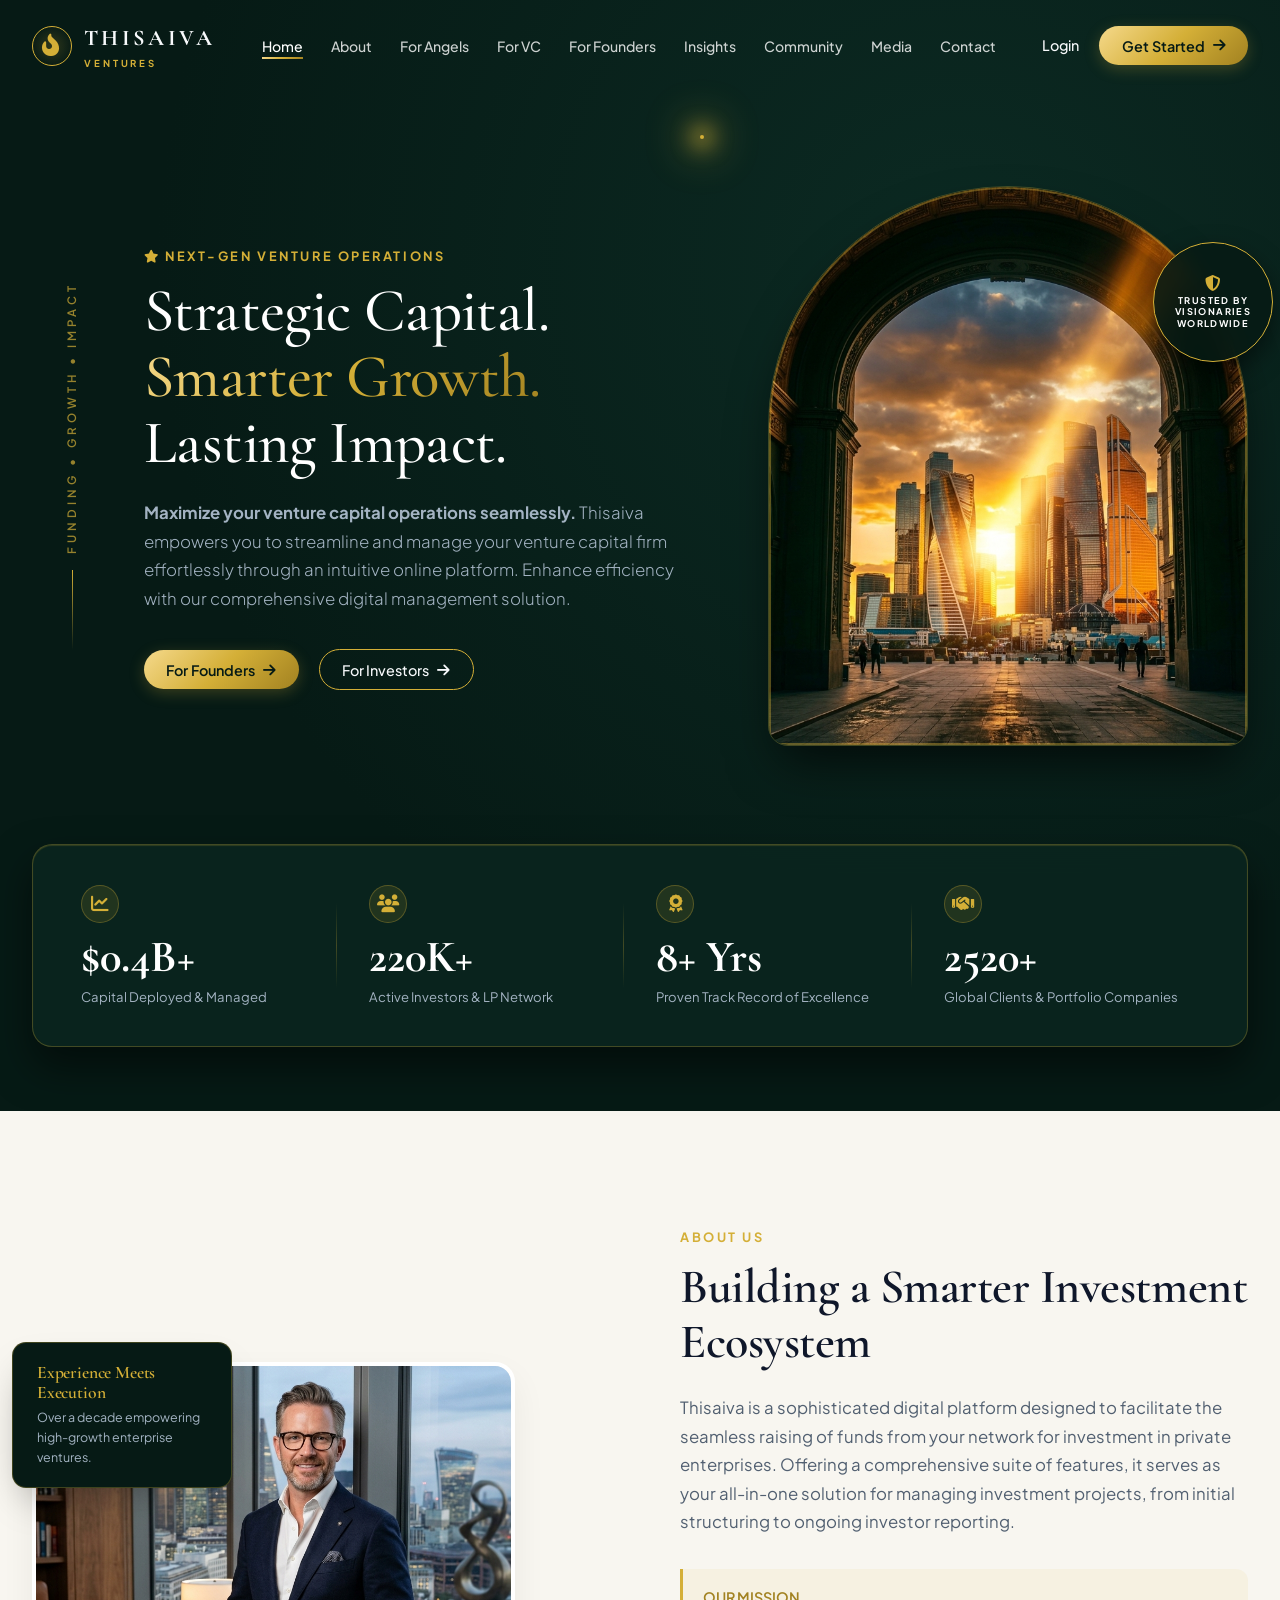
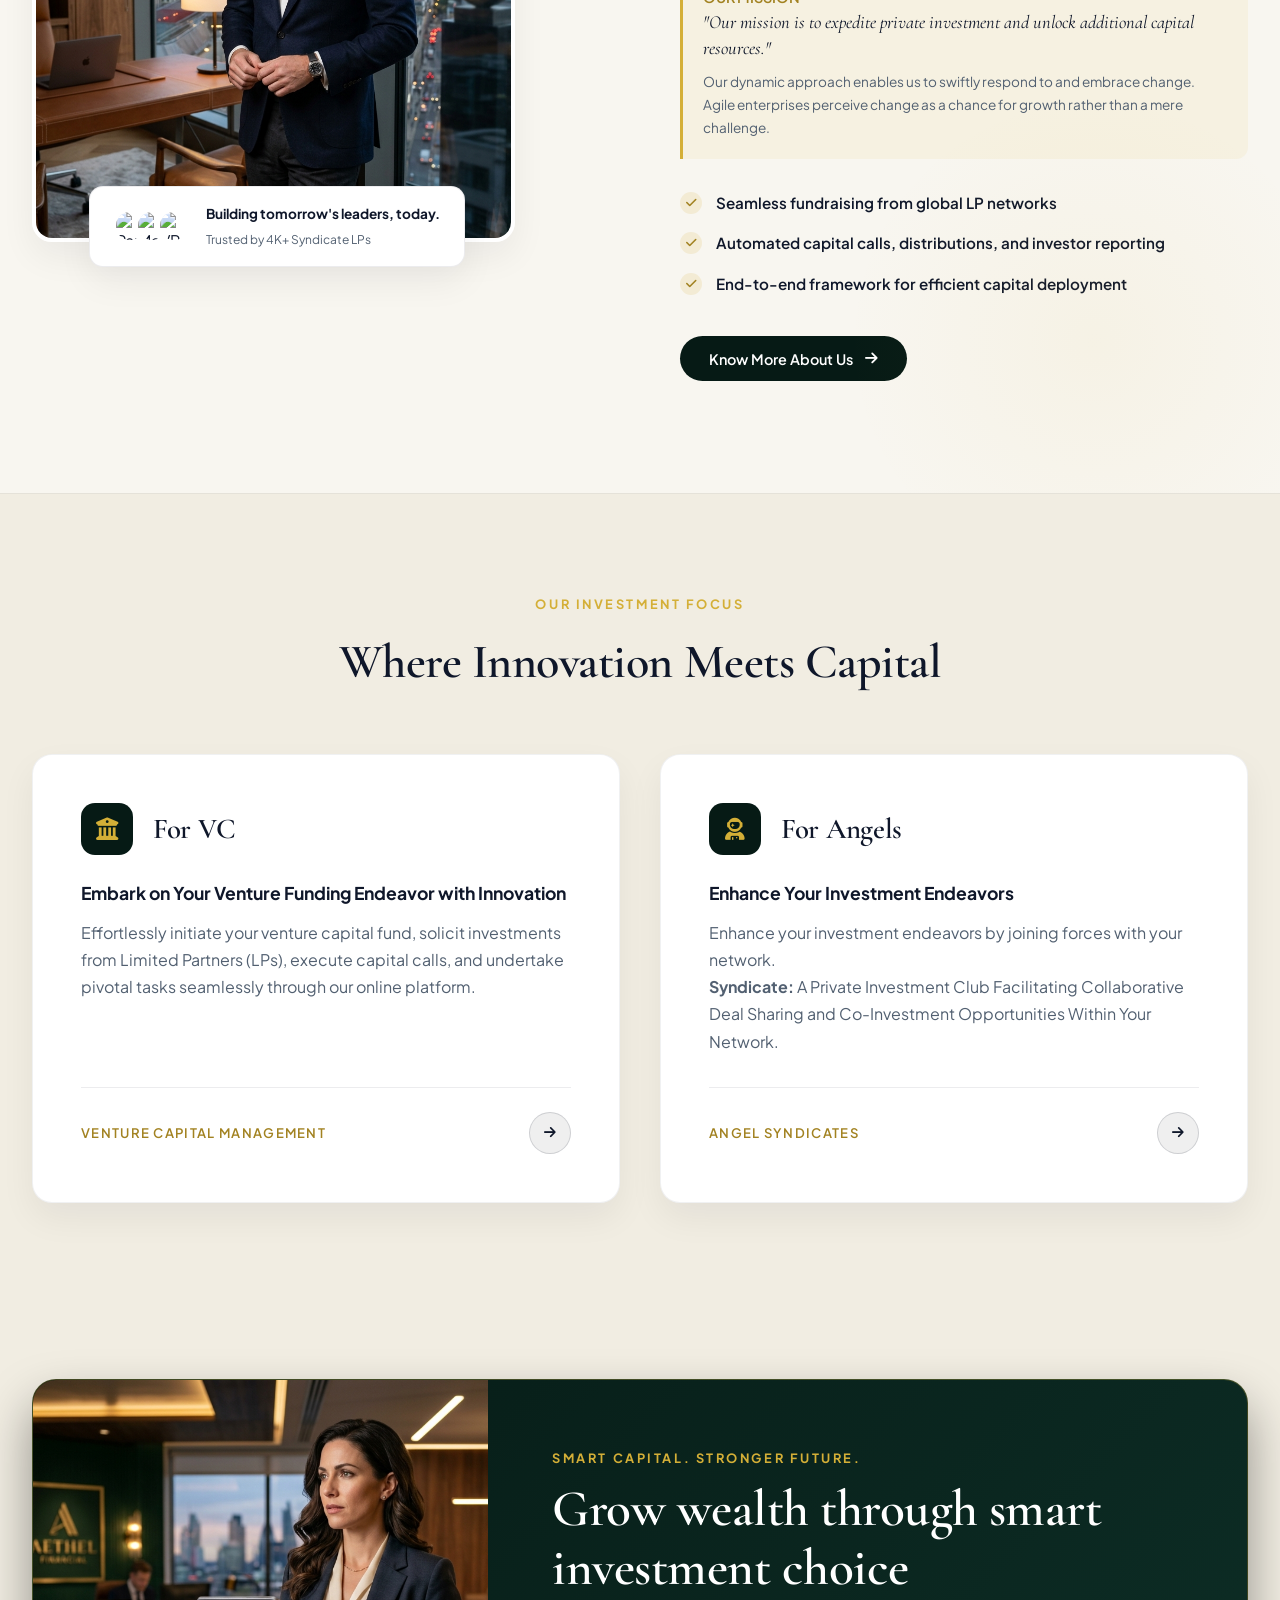
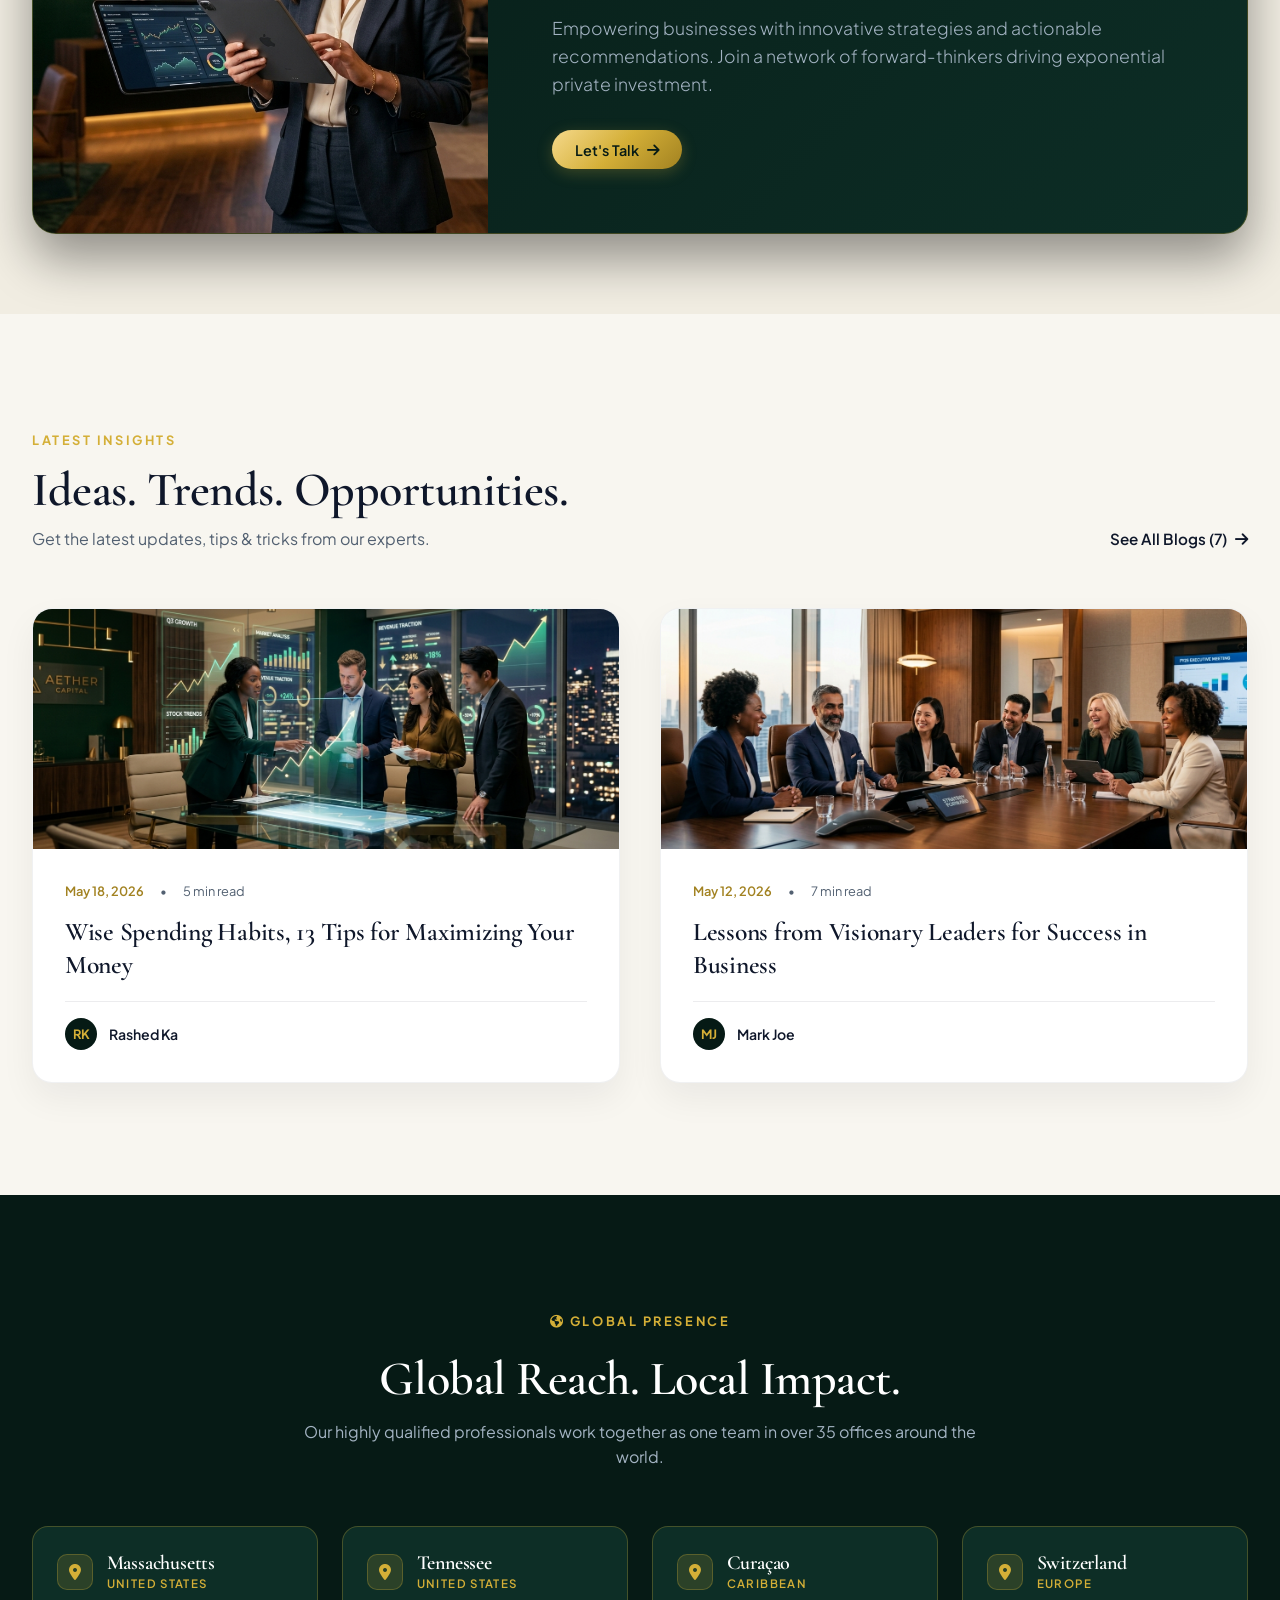
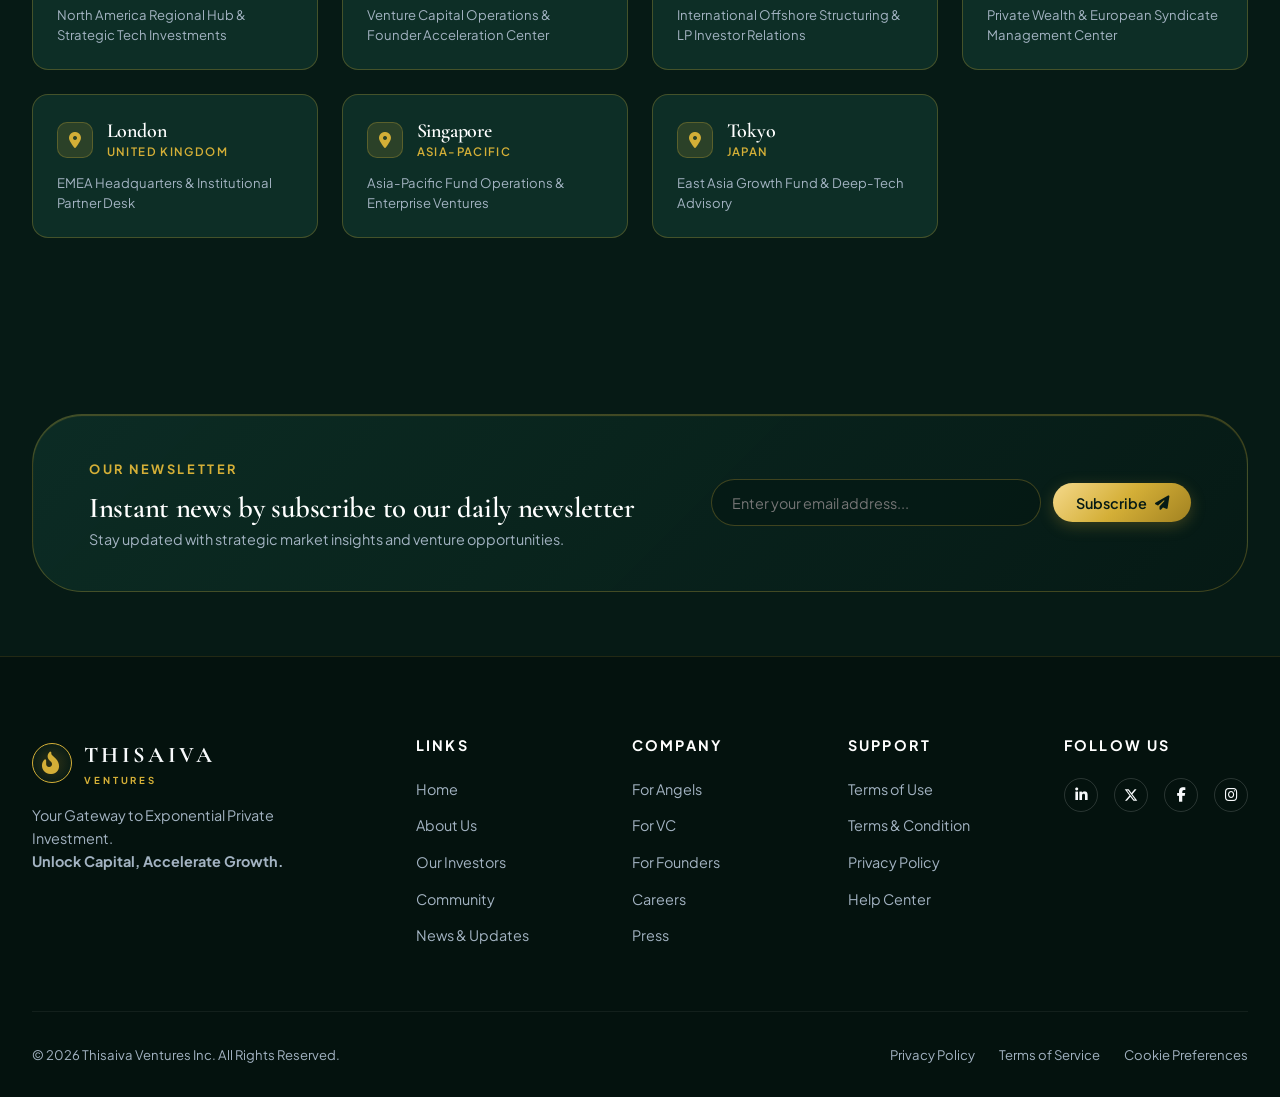
==== commit 6a463da9: "Remove map area box from Global Presence and remove video from About Us" ====
--- a/index.html
+++ b/index.html
@@ -144,10 +144,6 @@
           <p>Over a decade empowering high-growth enterprise ventures.</p>
         </div>
 
-        <button class="about-video-trigger" id="videoModalBtn" title="Play Overview Video">
-          <i class="fa-solid fa-play"></i>
-        </button>
-
         <div class="about-card-bottom">
           <div class="author-avatars">
             <img src="https://images.unsplash.com/photo-1534528741775-53994a69daeb?auto=format&fit=crop&w=100&q=80" alt="Partner">
@@ -354,92 +350,12 @@
   <section class="global-section" id="media">
     <div class="container">
       
-      <div class="section-header" style="max-width: 720px;">
+      <div class="section-header" style="max-width: 720px; margin-bottom: 3.5rem;">
         <span class="section-eyebrow"><i class="fa-solid fa-earth-americas"></i> GLOBAL PRESENCE</span>
         <h2 style="color:#ffffff;">Global Reach. Local Impact.</h2>
         <p style="color:var(--text-light-muted); margin-top:0.75rem;">
           Our highly qualified professionals work together as one team in over 35 offices around the world.
         </p>
-      </div>
-
-      <!-- Map Display Container -->
-      <div class="map-container" id="mapContainer">
-        <!-- SVG Detailed World Map Silhouette -->
-        <svg class="world-map-svg" viewBox="0 0 1000 500" fill="none" xmlns="http://www.w3.org/2000/svg">
-          <!-- North America -->
-          <path d="M150,90 Q180,70 240,85 T280,130 T220,190 T140,160 Z" fill="rgba(212,175,55,0.06)" stroke="rgba(212,175,55,0.2)" stroke-width="1"/>
-          <!-- South America -->
-          <path d="M250,220 Q290,230 310,290 T270,390 T240,320 Z" fill="rgba(212,175,55,0.06)" stroke="rgba(212,175,55,0.2)" stroke-width="1"/>
-          <!-- Europe -->
-          <path d="M470,80 Q530,70 560,110 T500,160 T460,120 Z" fill="rgba(212,175,55,0.06)" stroke="rgba(212,175,55,0.2)" stroke-width="1"/>
-          <!-- Africa -->
-          <path d="M460,170 Q520,180 540,240 T500,340 T440,260 Z" fill="rgba(212,175,55,0.06)" stroke="rgba(212,175,55,0.2)" stroke-width="1"/>
-          <!-- Asia -->
-          <path d="M570,80 Q720,60 850,110 T820,240 T650,220 Z" fill="rgba(212,175,55,0.06)" stroke="rgba(212,175,55,0.2)" stroke-width="1"/>
-          <!-- Australia -->
-          <path d="M780,280 Q850,270 880,330 T810,380 Z" fill="rgba(212,175,55,0.06)" stroke="rgba(212,175,55,0.2)" stroke-width="1"/>
-
-          <!-- Flight Connections -->
-          <path d="M220,140 Q350,80 490,110" stroke="rgba(212,175,55,0.3)" stroke-width="1.5" stroke-dasharray="4 4"/>
-          <path d="M490,110 Q640,120 780,230" stroke="rgba(212,175,55,0.3)" stroke-width="1.5" stroke-dasharray="4 4"/>
-          <path d="M230,170 Q250,200 270,230" stroke="rgba(212,175,55,0.3)" stroke-width="1.5" stroke-dasharray="4 4"/>
-        </svg>
-
-        <!-- Pulsing Location Markers -->
-        <!-- Massachusetts -->
-        <div class="map-marker" style="top: 28%; left: 23%;" data-city="Massachusetts, USA" data-desc="North America Regional Hub">
-          <div class="marker-pulse"></div>
-          <div class="marker-dot"></div>
-          <div class="marker-label">Massachusetts</div>
-        </div>
-
-        <!-- Tennessee -->
-        <div class="map-marker" style="top: 33%; left: 20%;" data-city="Tennessee, USA" data-desc="Venture Capital Operations">
-          <div class="marker-pulse"></div>
-          <div class="marker-dot"></div>
-          <div class="marker-label">Tennessee</div>
-        </div>
-
-        <!-- Curaçao -->
-        <div class="map-marker" style="top: 45%; left: 26%;" data-city="Curaçao" data-desc="Offshore Fund Structuring & LP Desk">
-          <div class="marker-pulse"></div>
-          <div class="marker-dot"></div>
-          <div class="marker-label">Curaçao</div>
-        </div>
-
-        <!-- Switzerland -->
-        <div class="map-marker" style="top: 25%; left: 51%;" data-city="Switzerland" data-desc="Private Wealth & European Syndicate Hub">
-          <div class="marker-pulse"></div>
-          <div class="marker-dot"></div>
-          <div class="marker-label">Switzerland</div>
-        </div>
-
-        <!-- London -->
-        <div class="map-marker" style="top: 22%; left: 47%;" data-city="London, UK" data-desc="EMEA Headquarters">
-          <div class="marker-pulse"></div>
-          <div class="marker-dot"></div>
-          <div class="marker-label">London</div>
-        </div>
-
-        <!-- Singapore -->
-        <div class="map-marker" style="top: 52%; left: 77%;" data-city="Singapore" data-desc="Asia-Pacific Fund Operations">
-          <div class="marker-pulse"></div>
-          <div class="marker-dot"></div>
-          <div class="marker-label">Singapore</div>
-        </div>
-
-        <!-- Tokyo -->
-        <div class="map-marker" style="top: 32%; left: 84%;" data-city="Tokyo, Japan" data-desc="East Asia Growth Fund Office">
-          <div class="marker-pulse"></div>
-          <div class="marker-dot"></div>
-          <div class="marker-label">Tokyo</div>
-        </div>
-
-        <!-- Interactive Map Popover -->
-        <div class="map-popover" id="mapPopover">
-          <div class="popover-city" id="popoverCity">Massachusetts</div>
-          <div class="popover-desc" id="popoverDesc">North America Regional Hub</div>
-        </div>
       </div>
 
       <!-- Static Global Locations Grid -->
@@ -661,17 +577,6 @@
     </div>
   </div>
 
-  <!-- VIDEO POPUP MODAL -->
-  <div class="modal-overlay" id="videoModal">
-    <div class="modal-box" style="max-width: 800px; padding: 1.5rem;">
-      <button class="modal-close" onclick="closeModal('videoModal')"><i class="fa-solid fa-xmark"></i></button>
-      <h4 style="color:var(--gold-primary); margin-bottom:1rem; font-family:var(--font-serif); font-size:1.5rem;">Thisaiva Platform Showcase</h4>
-      <div style="position: relative; padding-bottom: 56.25%; height: 0; overflow: hidden; border-radius: 12px; background: #000;">
-        <iframe style="position: absolute; top: 0; left: 0; width: 100%; height: 100%; border: 0;" src="https://www.youtube.com/embed/dQw4w9WgXcQ?autoplay=0" allowfullscreen title="Thisaiva Overview"></iframe>
-      </div>
-    </div>
-  </div>
-
   <!-- TOAST NOTIFICATION -->
   <div class="toast-notification" id="toastNotification">
     <i class="fa-solid fa-circle-check" style="color: var(--gold-primary); font-size: 1.25rem;"></i>
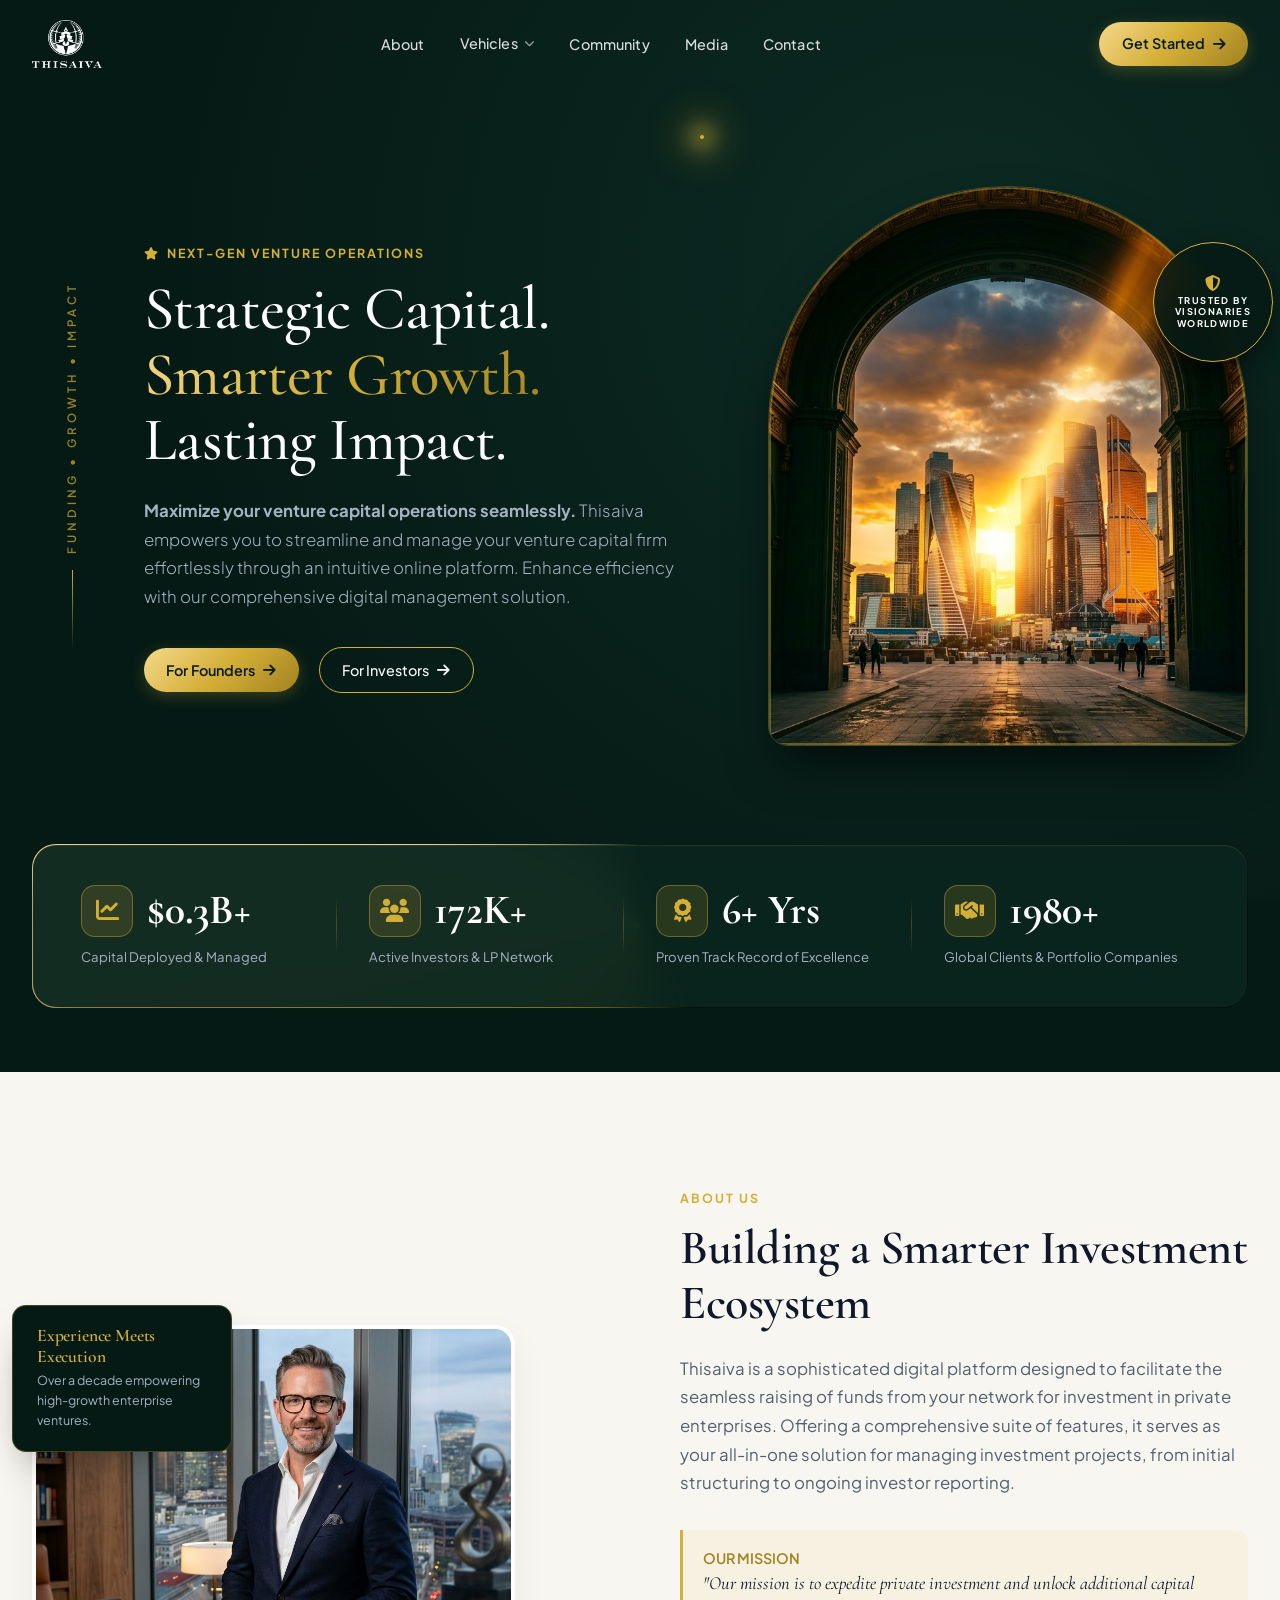
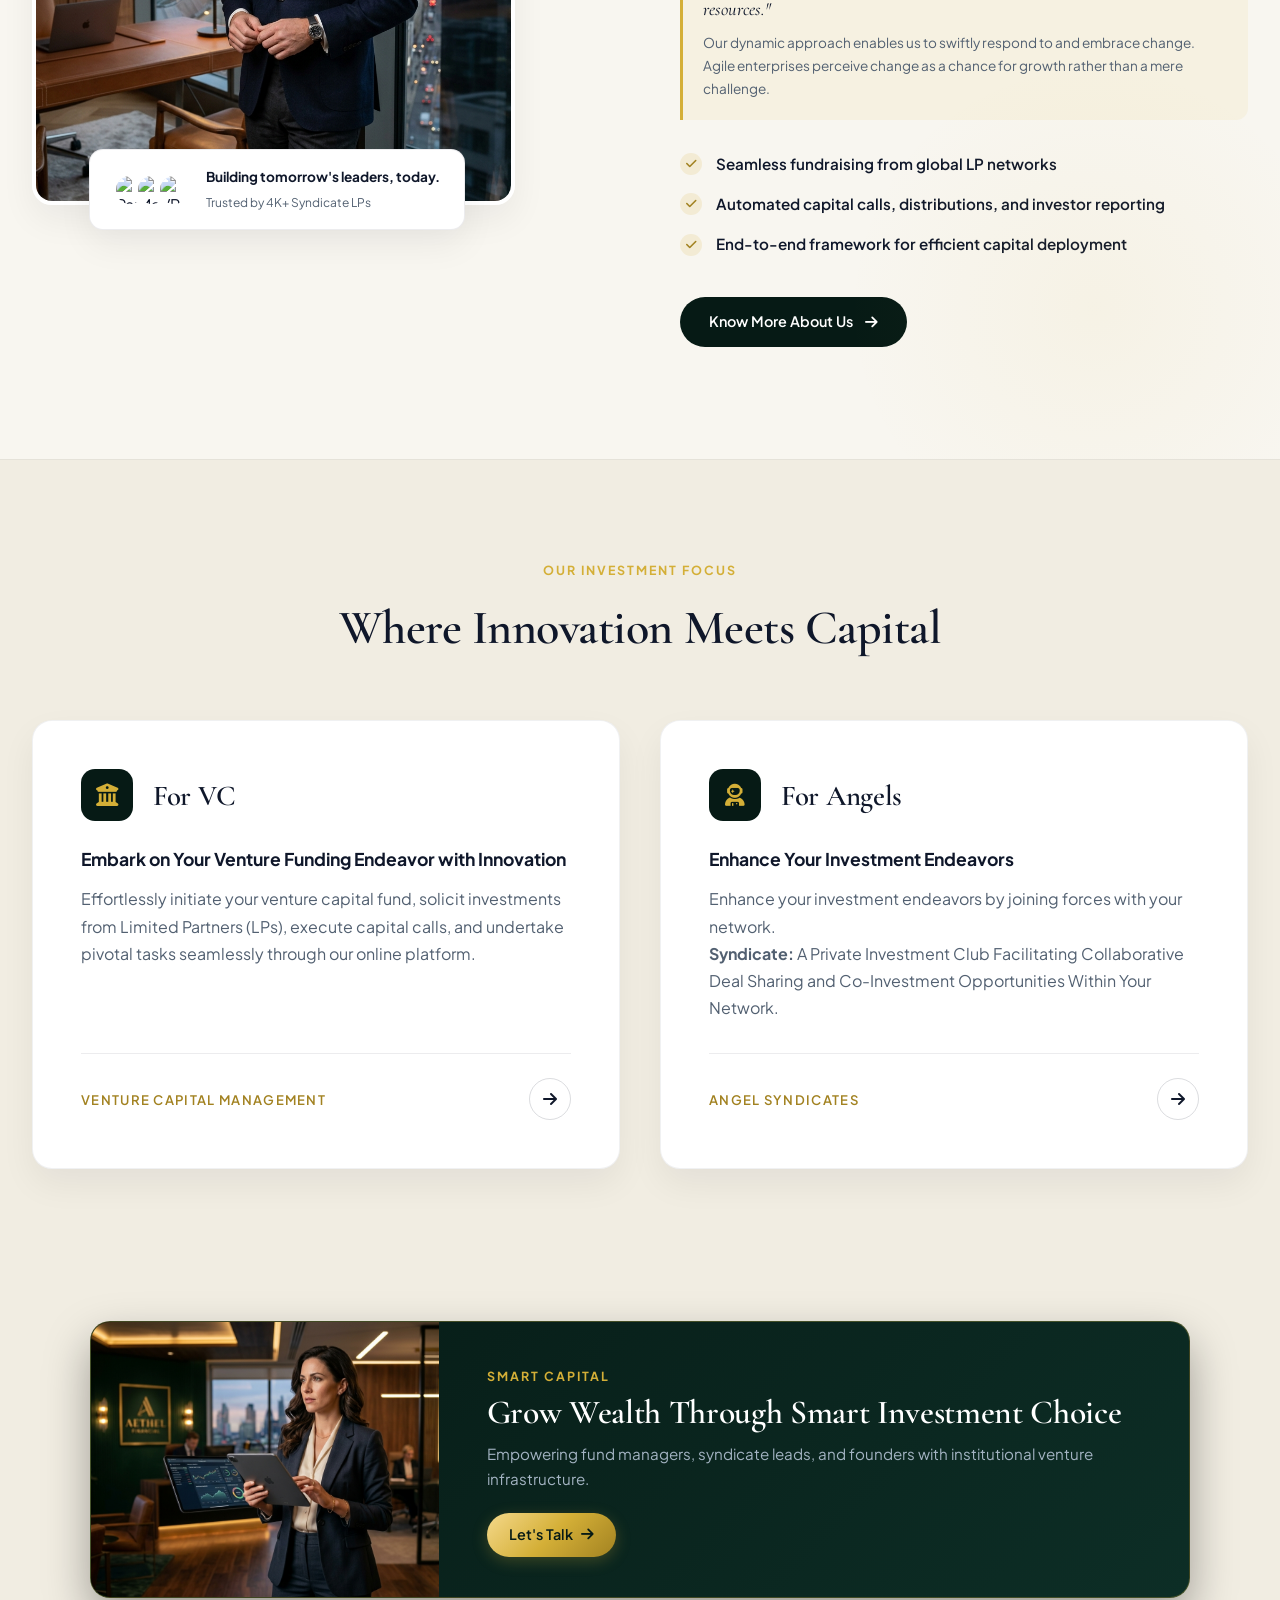
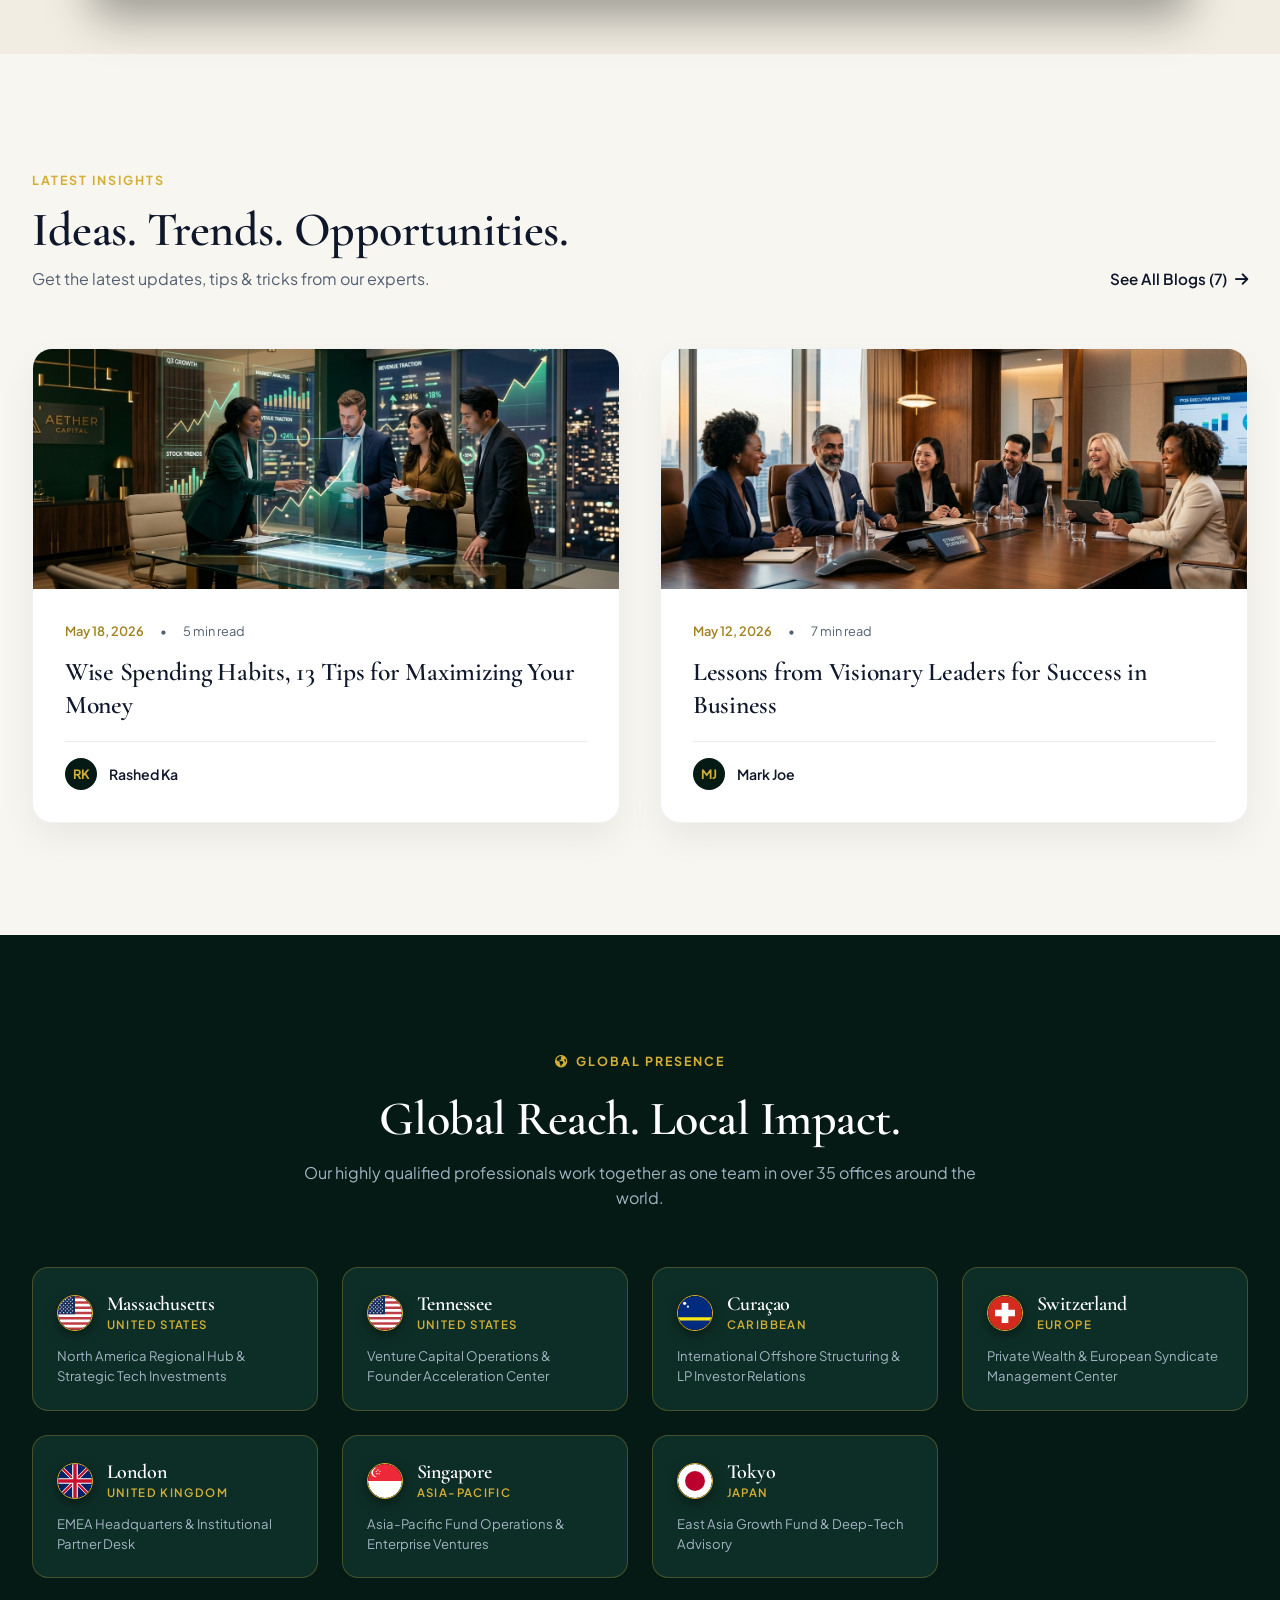
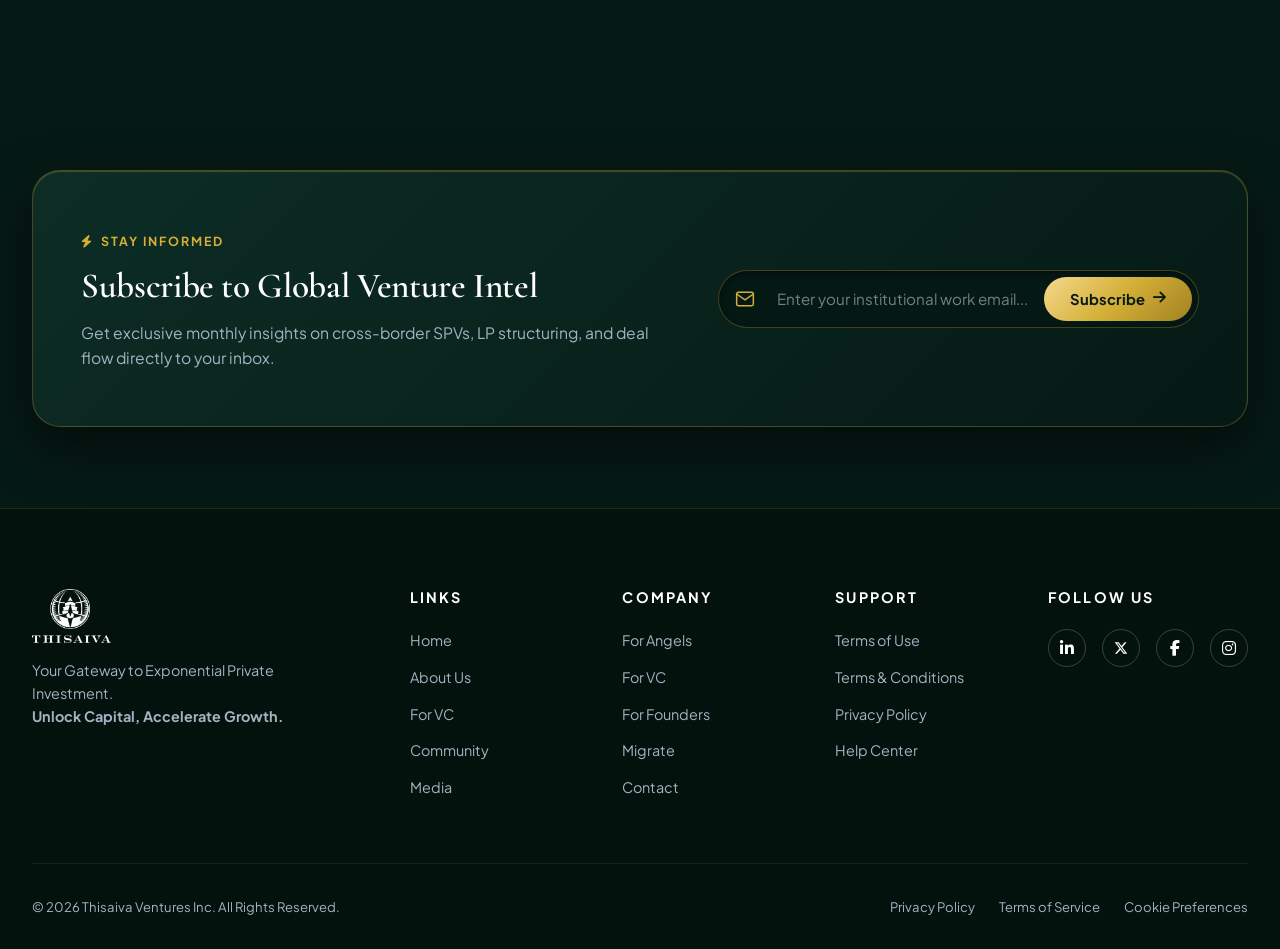
==== commit a6f33a7d: "Deploy Thisaiva 2.0 platform - Official branding, animations, liquid back-to-top, and responsive pag" ====
--- a/index.html
+++ b/index.html
@@ -17,33 +17,56 @@
   <!-- NAVIGATION BAR -->
   <nav class="navbar" id="navbar">
     <div class="container nav-container">
-      <a href="#home" class="logo">
-        <div class="logo-icon">
-          <i class="fa-solid fa-fire-flame-curved"></i>
-        </div>
-        <div class="logo-text">
-          THISAIVA
-          <span>Ventures</span>
-        </div>
+      <a href="index.html" class="logo" aria-label="Thisaiva Home">
+        <img src="assets/logo_dark.png" alt="Thisaiva Logo" class="logo-img">
       </a>
 
       <ul class="nav-links" id="navLinks">
-        <li><a href="#home" class="active">Home</a></li>
-        <li><a href="#about">About</a></li>
-        <li><a href="#for-angels">For Angels</a></li>
-        <li><a href="#for-vc">For VC</a></li>
-        <li><a href="#for-founders">For Founders</a></li>
-        <li><a href="#insights">Insights</a></li>
-        <li><a href="#community">Community</a></li>
-        <li><a href="#media">Media</a></li>
-        <li><a href="#contact">Contact</a></li>
+        <li><a href="about.html">About</a></li>
+        <li class="nav-dropdown">
+          <a href="for-vc.html" class="dropdown-trigger">
+            Vehicles <i class="fa-solid fa-chevron-down nav-chevron"></i>
+          </a>
+          <div class="dropdown-menu">
+            <a href="for-angels.html" class="dropdown-item">
+              <div class="drop-icon"><i class="fa-solid fa-user-astronaut"></i></div>
+              <div>
+                <strong class="drop-title">For Angels</strong>
+                <span class="drop-sub">Syndicates & Private Clubs</span>
+              </div>
+            </a>
+            <a href="for-vc.html" class="dropdown-item">
+              <div class="drop-icon"><i class="fa-solid fa-building-columns"></i></div>
+              <div>
+                <strong class="drop-title">For VC Funds</strong>
+                <span class="drop-sub">Master LLC & Offshore Vehicles</span>
+              </div>
+            </a>
+            <a href="for-founders.html" class="dropdown-item">
+              <div class="drop-icon"><i class="fa-solid fa-rocket"></i></div>
+              <div>
+                <strong class="drop-title">For Founders</strong>
+                <span class="drop-sub">Cap Table & Investor Rollups</span>
+              </div>
+            </a>
+            <a href="migrate.html" class="dropdown-item">
+              <div class="drop-icon"><i class="fa-solid fa-arrow-right-arrow-left"></i></div>
+              <div>
+                <strong class="drop-title">Migrate SPVs</strong>
+                <span class="drop-sub">Seamless Entity Transition</span>
+              </div>
+            </a>
+          </div>
+        </li>
+        <li><a href="community.html">Community</a></li>
+        <li><a href="media.html">Media</a></li>
+        <li><a href="contact.html">Contact</a></li>
       </ul>
 
       <div class="nav-actions">
-        <a href="#login" class="login-link" id="loginBtn">Login</a>
-        <button class="btn-gold" id="getStartedBtn">
+        <a href="contact.html" class="btn-gold" id="getStartedBtn">
           Get Started <i class="fa-solid fa-arrow-right"></i>
-        </button>
+        </a>
         <button class="hamburger" id="hamburgerBtn" aria-label="Toggle Navigation">
           <i class="fa-solid fa-bars"></i>
         </button>
@@ -73,12 +96,12 @@
           <strong>Maximize your venture capital operations seamlessly.</strong> Thisaiva empowers you to streamline and manage your venture capital firm effortlessly through an intuitive online platform. Enhance efficiency with our comprehensive digital management solution.
         </p>
         <div class="hero-buttons">
-          <button class="btn-gold" onclick="openModal('Founder Access')">
+          <a href="for-founders.html" class="btn-gold">
             For Founders <i class="fa-solid fa-arrow-right"></i>
-          </button>
-          <button class="btn-outline-gold" onclick="openModal('Investor Portal')">
+          </a>
+          <a href="for-vc.html" class="btn-outline-gold">
             For Investors <i class="fa-solid fa-arrow-right"></i>
-          </button>
+          </a>
         </div>
       </div>
 
@@ -97,34 +120,44 @@
   </section>
 
   <!-- METRICS / NUMBERS SECTION -->
-  <section class="metrics-section">
-    <div class="container">
-      <div class="metrics-card">
-        
-        <div class="metric-item">
-          <div class="metric-icon"><i class="fa-solid fa-chart-line"></i></div>
-          <div class="metric-number" data-target="0.5">$0.5B+</div>
-          <div class="metric-label">Capital Deployed & Managed</div>
-        </div>
-
-        <div class="metric-item">
-          <div class="metric-icon"><i class="fa-solid fa-users"></i></div>
-          <div class="metric-number" data-target="262">262K+</div>
-          <div class="metric-label">Active Investors & LP Network</div>
-        </div>
-
-        <div class="metric-item">
-          <div class="metric-icon"><i class="fa-solid fa-award"></i></div>
-          <div class="metric-number" data-target="10">10+ Yrs</div>
-          <div class="metric-label">Proven Track Record of Excellence</div>
-        </div>
-
-        <div class="metric-item">
-          <div class="metric-icon"><i class="fa-solid fa-handshake"></i></div>
-          <div class="metric-number" data-target="3000">3000+</div>
-          <div class="metric-label">Global Clients & Portfolio Companies</div>
-        </div>
-
+  <section class="metrics-section" id="metrics">
+    <div class="container">
+      <div class="border-beam-container scroll-reveal">
+        <div class="border-beam-inner metrics-card">
+          
+          <div class="metric-item">
+            <div class="metric-top-row">
+              <div class="metric-icon"><i class="fa-solid fa-chart-line"></i></div>
+              <div class="metric-number" data-target="0.5">$0.5B+</div>
+            </div>
+            <div class="metric-label">Capital Deployed & Managed</div>
+          </div>
+
+          <div class="metric-item">
+            <div class="metric-top-row">
+              <div class="metric-icon"><i class="fa-solid fa-users"></i></div>
+              <div class="metric-number" data-target="262">262K+</div>
+            </div>
+            <div class="metric-label">Active Investors & LP Network</div>
+          </div>
+
+          <div class="metric-item">
+            <div class="metric-top-row">
+              <div class="metric-icon"><i class="fa-solid fa-award"></i></div>
+              <div class="metric-number" data-target="10">10+ Yrs</div>
+            </div>
+            <div class="metric-label">Proven Track Record of Excellence</div>
+          </div>
+
+          <div class="metric-item">
+            <div class="metric-top-row">
+              <div class="metric-icon"><i class="fa-solid fa-handshake"></i></div>
+              <div class="metric-number" data-target="3000">3000+</div>
+            </div>
+            <div class="metric-label">Global Clients & Portfolio Companies</div>
+          </div>
+
+        </div>
       </div>
     </div>
   </section>
@@ -191,9 +224,9 @@
           </li>
         </ul>
 
-        <button class="btn-dark" onclick="openModal('Learn More About Thisaiva')">
+        <a href="about.html" class="btn-dark">
           Know More About Us <i class="fa-solid fa-arrow-right"></i>
-        </button>
+        </a>
       </div>
 
     </div>
@@ -227,9 +260,9 @@
           </div>
           <div class="invest-card-footer">
             <span class="invest-tag">Venture Capital Management</span>
-            <button class="arrow-btn" onclick="openModal('VC Onboarding')" aria-label="Explore VC Services">
+            <a href="for-vc.html" class="arrow-btn" aria-label="Explore VC Services">
               <i class="fa-solid fa-arrow-right"></i>
-            </button>
+            </a>
           </div>
         </div>
 
@@ -252,9 +285,9 @@
           </div>
           <div class="invest-card-footer">
             <span class="invest-tag">Angel Syndicates</span>
-            <button class="arrow-btn" onclick="openModal('Angel Syndicate Setup')" aria-label="Explore Angel Services">
+            <a href="for-angels.html" class="arrow-btn" aria-label="Explore Angel Services">
               <i class="fa-solid fa-arrow-right"></i>
-            </button>
+            </a>
           </div>
         </div>
 
@@ -265,21 +298,21 @@
   <!-- MAIN CTA BANNER -->
   <section class="cta-banner-section">
     <div class="container">
-      <div class="cta-banner-card">
+      <div class="cta-banner-card scroll-reveal">
         
         <div class="cta-img-wrapper">
-          <img src="assets/cta_investor_woman.jpg" alt="Smart Capital Future">
+          <img src="assets/cta_investor_woman.jpg" alt="Thisaiva Strategic Private Investment">
         </div>
 
         <div class="cta-content">
-          <span class="section-eyebrow">SMART CAPITAL. STRONGER FUTURE.</span>
-          <h2>Grow wealth through smart investment choice</h2>
+          <span class="section-eyebrow">SMART CAPITAL</span>
+          <h2>Grow Wealth Through Smart Investment Choice</h2>
           <p>
-            Empowering businesses with innovative strategies and actionable recommendations. Join a network of forward-thinkers driving exponential private investment.
+            Empowering fund managers, syndicate leads, and founders with institutional venture infrastructure.
           </p>
-          <button class="btn-gold" onclick="openModal('Schedule Consultation')">
+          <a href="contact.html" class="btn-gold">
             Let's Talk <i class="fa-solid fa-arrow-right"></i>
-          </button>
+          </a>
         </div>
 
       </div>
@@ -296,7 +329,7 @@
           <h2>Ideas. Trends. Opportunities.</h2>
           <p>Get the latest updates, tips & tricks from our experts.</p>
         </div>
-        <a href="#insights" class="view-all-link" onclick="openModal('View All 7 Insights')">
+        <a href="media.html" class="view-all-link">
           See All Blogs (7) <i class="fa-solid fa-arrow-right"></i>
         </a>
       </div>
@@ -363,7 +396,7 @@
         
         <div class="location-card" data-marker="0">
           <div class="location-card-header">
-            <div class="location-icon"><i class="fa-solid fa-location-dot"></i></div>
+            <div class="country-flag-icon"><img src="assets/flags/us.svg" alt="United States Flag" width="36" height="36"></div>
             <div>
               <h4 class="location-title">Massachusetts</h4>
               <span class="location-country">United States</span>
@@ -374,7 +407,7 @@
 
         <div class="location-card" data-marker="1">
           <div class="location-card-header">
-            <div class="location-icon"><i class="fa-solid fa-location-dot"></i></div>
+            <div class="country-flag-icon"><img src="assets/flags/us.svg" alt="United States Flag" width="36" height="36"></div>
             <div>
               <h4 class="location-title">Tennessee</h4>
               <span class="location-country">United States</span>
@@ -385,7 +418,7 @@
 
         <div class="location-card" data-marker="2">
           <div class="location-card-header">
-            <div class="location-icon"><i class="fa-solid fa-location-dot"></i></div>
+            <div class="country-flag-icon"><img src="assets/flags/cw.svg" alt="Curaçao Flag" width="36" height="36"></div>
             <div>
               <h4 class="location-title">Curaçao</h4>
               <span class="location-country">Caribbean</span>
@@ -396,7 +429,7 @@
 
         <div class="location-card" data-marker="3">
           <div class="location-card-header">
-            <div class="location-icon"><i class="fa-solid fa-location-dot"></i></div>
+            <div class="country-flag-icon"><img src="assets/flags/ch.svg" alt="Switzerland Flag" width="36" height="36"></div>
             <div>
               <h4 class="location-title">Switzerland</h4>
               <span class="location-country">Europe</span>
@@ -407,7 +440,7 @@
 
         <div class="location-card" data-marker="4">
           <div class="location-card-header">
-            <div class="location-icon"><i class="fa-solid fa-location-dot"></i></div>
+            <div class="country-flag-icon"><img src="assets/flags/gb.svg" alt="United Kingdom Flag" width="36" height="36"></div>
             <div>
               <h4 class="location-title">London</h4>
               <span class="location-country">United Kingdom</span>
@@ -418,7 +451,7 @@
 
         <div class="location-card" data-marker="5">
           <div class="location-card-header">
-            <div class="location-icon"><i class="fa-solid fa-location-dot"></i></div>
+            <div class="country-flag-icon"><img src="assets/flags/sg.svg" alt="Singapore Flag" width="36" height="36"></div>
             <div>
               <h4 class="location-title">Singapore</h4>
               <span class="location-country">Asia-Pacific</span>
@@ -429,7 +462,7 @@
 
         <div class="location-card" data-marker="6">
           <div class="location-card-header">
-            <div class="location-icon"><i class="fa-solid fa-location-dot"></i></div>
+            <div class="country-flag-icon"><img src="assets/flags/jp.svg" alt="Japan Flag" width="36" height="36"></div>
             <div>
               <h4 class="location-title">Tokyo</h4>
               <span class="location-country">Japan</span>
@@ -443,21 +476,24 @@
     </div>
   </section>
 
-  <!-- NEWSLETTER SECTION -->
+  <!-- NEWSLETTER / SUBSCRIBE SECTION -->
   <section class="newsletter-section">
     <div class="container">
-      <div class="newsletter-box">
+      <div class="newsletter-box scroll-reveal">
         <div class="newsletter-text">
-          <span class="section-eyebrow">OUR NEWSLETTER</span>
-          <h3>Instant news by subscribe to our daily newsletter</h3>
-          <p>Stay updated with strategic market insights and venture opportunities.</p>
+          <span class="section-eyebrow"><i class="fa-solid fa-bolt"></i> STAY INFORMED</span>
+          <h3>Subscribe to Global Venture Intel</h3>
+          <p>Get exclusive monthly insights on cross-border SPVs, LP structuring, and deal flow directly to your inbox.</p>
         </div>
 
         <form class="newsletter-form" id="newsletterForm">
-          <input type="email" class="newsletter-input" placeholder="Enter your email address..." required>
-          <button type="submit" class="btn-gold">
-            Subscribe <i class="fa-solid fa-paper-plane"></i>
-          </button>
+          <div class="lead-magnet__input-group">
+            <svg class="lead-magnet__input-icon" viewBox="0 0 24 24" fill="none" stroke="currentColor" stroke-width="1.8"><rect x="2" y="4" width="20" height="16" rx="2"/><path d="M2 6l10 7 10-7"/></svg>
+            <input type="email" id="newsletterEmail" placeholder="Enter your institutional work email..." required autocomplete="email">
+            <button type="submit" class="btn-gold-shimmer" id="newsletterSubscribeBtn">
+              <span>Subscribe</span> <i class="fa-solid fa-arrow-right"></i>
+            </button>
+          </div>
         </form>
       </div>
     </div>
@@ -470,9 +506,8 @@
         
         <!-- Brand Col -->
         <div class="footer-brand">
-          <div class="logo" style="margin-bottom: 0.5rem;">
-            <div class="logo-icon"><i class="fa-solid fa-fire-flame-curved"></i></div>
-            <div class="logo-text">THISAIVA<span>Ventures</span></div>
+          <div class="logo" style="margin-bottom: 1rem;">
+            <img src="assets/logo_dark.png" alt="Thisaiva Logo" class="logo-img footer-logo-img">
           </div>
           <p>
             Your Gateway to Exponential Private Investment.<br>
@@ -484,11 +519,11 @@
         <div class="footer-col">
           <h4>Links</h4>
           <ul>
-            <li><a href="#home">Home</a></li>
-            <li><a href="#about">About Us</a></li>
-            <li><a href="#for-vc">Our Investors</a></li>
-            <li><a href="#community">Community</a></li>
-            <li><a href="#insights">News & Updates</a></li>
+            <li><a href="index.html">Home</a></li>
+            <li><a href="about.html">About Us</a></li>
+            <li><a href="for-vc.html">For VC</a></li>
+            <li><a href="community.html">Community</a></li>
+            <li><a href="media.html">Media</a></li>
           </ul>
         </div>
 
@@ -496,11 +531,11 @@
         <div class="footer-col">
           <h4>Company</h4>
           <ul>
-            <li><a href="#for-angels">For Angels</a></li>
-            <li><a href="#for-vc">For VC</a></li>
-            <li><a href="#for-founders">For Founders</a></li>
-            <li><a href="#about">Careers</a></li>
-            <li><a href="#contact">Press</a></li>
+            <li><a href="for-angels.html">For Angels</a></li>
+            <li><a href="for-vc.html">For VC</a></li>
+            <li><a href="for-founders.html">For Founders</a></li>
+            <li><a href="migrate.html">Migrate</a></li>
+            <li><a href="contact.html">Contact</a></li>
           </ul>
         </div>
 
@@ -508,10 +543,10 @@
         <div class="footer-col">
           <h4>Support</h4>
           <ul>
-            <li><a href="#contact">Terms of Use</a></li>
-            <li><a href="#contact">Terms & Condition</a></li>
-            <li><a href="#contact">Privacy Policy</a></li>
-            <li><a href="#contact">Help Center</a></li>
+            <li><a href="contact.html">Terms of Use</a></li>
+            <li><a href="contact.html">Terms & Conditions</a></li>
+            <li><a href="contact.html">Privacy Policy</a></li>
+            <li><a href="contact.html">Help Center</a></li>
           </ul>
         </div>
 
@@ -533,54 +568,18 @@
       <div class="footer-bottom">
         <div>© 2026 Thisaiva Ventures Inc. All Rights Reserved.</div>
         <div style="display:flex; gap:1.5rem;">
-          <a href="#">Privacy Policy</a>
-          <a href="#">Terms of Service</a>
-          <a href="#">Cookie Preferences</a>
+          <a href="contact.html">Privacy Policy</a>
+          <a href="contact.html">Terms of Service</a>
+          <a href="contact.html">Cookie Preferences</a>
         </div>
       </div>
     </div>
   </footer>
-
-  <!-- GENERAL CONTACT / ONBOARDING MODAL -->
-  <div class="modal-overlay" id="contactModal">
-    <div class="modal-box">
-      <button class="modal-close" onclick="closeModal('contactModal')"><i class="fa-solid fa-xmark"></i></button>
-      <h3 class="modal-title" id="modalTitle">Get Started with Thisaiva</h3>
-      <p class="modal-sub">Tell us about your venture goals and our team will get in touch with you shortly.</p>
-
-      <form id="contactForm">
-        <div class="form-group">
-          <label>Full Name</label>
-          <input type="text" class="form-control" placeholder="e.g. Sarah Jenkins" required>
-        </div>
-        <div class="form-group">
-          <label>Work Email</label>
-          <input type="email" class="form-control" placeholder="sarah@firm.com" required>
-        </div>
-        <div class="form-group">
-          <label>I am a...</label>
-          <select class="form-control" required>
-            <option value="vc">Venture Capital Partner / LP</option>
-            <option value="angel">Angel Investor / Syndicate Leader</option>
-            <option value="founder">Startup Founder</option>
-            <option value="other">Other Investor</option>
-          </select>
-        </div>
-        <div class="form-group">
-          <label>Message / Details</label>
-          <textarea class="form-control" rows="3" placeholder="How can we assist your venture operations?"></textarea>
-        </div>
-        <button type="submit" class="btn-gold" style="width: 100%; justify-content: center; margin-top: 1rem;">
-          Submit Inquiry <i class="fa-solid fa-paper-plane"></i>
-        </button>
-      </form>
-    </div>
-  </div>
 
   <!-- TOAST NOTIFICATION -->
   <div class="toast-notification" id="toastNotification">
     <i class="fa-solid fa-circle-check" style="color: var(--gold-primary); font-size: 1.25rem;"></i>
-    <span id="toastMessage">Your request has been received successfully!</span>
+    <span id="toastMessage">Subscribed successfully!</span>
   </div>
 
   <!-- JavaScript -->
--- a/styles.css
+++ b/styles.css
@@ -99,13 +99,16 @@
 
 .section-eyebrow {
   font-family: var(--font-sans);
-  font-size: 0.8rem;
+  font-size: 0.78rem;
   font-weight: 700;
-  letter-spacing: 0.2em;
+  letter-spacing: 0.16em;
   text-transform: uppercase;
   color: var(--gold-primary);
-  display: inline-block;
+  display: inline-flex;
+  align-items: center;
+  gap: 0.45rem;
   margin-bottom: 0.75rem;
+  max-width: 100%;
 }
 
 /* Container */
@@ -148,46 +151,40 @@
   display: flex;
   align-items: center;
   gap: 0.75rem;
-  font-family: var(--font-serif);
-  font-size: 1.4rem;
-  font-weight: 700;
-  letter-spacing: 0.15em;
-  color: var(--text-light);
-}
-
-.logo-icon {
-  width: 40px;
-  height: 40px;
-  border-radius: 50%;
-  background: radial-gradient(circle, rgba(212,175,55,0.2) 0%, rgba(6,26,21,1) 80%);
-  border: 1px solid var(--gold-primary);
-  display: flex;
-  align-items: center;
-  justify-content: center;
-  color: var(--gold-primary);
-}
-
-.logo-text span {
+  text-decoration: none;
+  transition: transform 0.3s ease, opacity 0.3s ease;
+}
+
+.logo:hover {
+  opacity: 0.92;
+  transform: scale(1.02);
+}
+
+.logo-img {
+  height: 48px;
+  width: auto;
+  object-fit: contain;
   display: block;
-  font-family: var(--font-sans);
-  font-size: 0.6rem;
-  letter-spacing: 0.3em;
-  color: var(--gold-primary);
-  text-transform: uppercase;
+}
+
+.footer-logo-img {
+  height: 54px;
 }
 
 .nav-links {
   display: flex;
   align-items: center;
-  gap: 1.75rem;
+  gap: 2.2rem;
   list-style: none;
 }
 
 .nav-links a {
-  font-size: 0.88rem;
+  font-size: 0.9rem;
   font-weight: 500;
-  color: rgba(255, 255, 255, 0.8);
-  position: relative;
+  color: rgba(255, 255, 255, 0.85);
+  position: relative;
+  transition: color 0.2s ease;
+  letter-spacing: 0.01em;
 }
 
 .nav-links a::after {
@@ -209,6 +206,131 @@
 .nav-links a:hover::after,
 .nav-links a.active::after {
   width: 100%;
+}
+
+/* Luxury Dropdown Menu */
+.nav-dropdown {
+  position: relative;
+  display: inline-flex;
+  align-items: center;
+}
+
+.dropdown-trigger {
+  display: inline-flex;
+  align-items: center;
+  gap: 0.4rem;
+  cursor: pointer;
+}
+
+.nav-chevron {
+  font-size: 0.65rem;
+  transition: transform 0.25s ease, color 0.25s ease;
+  color: rgba(255, 255, 255, 0.6);
+}
+
+.nav-dropdown:hover .nav-chevron,
+.nav-dropdown:hover .dropdown-trigger {
+  color: var(--gold-primary);
+}
+
+.nav-dropdown:hover .nav-chevron {
+  transform: rotate(180deg);
+}
+
+.dropdown-menu {
+  position: absolute;
+  top: calc(100% + 14px);
+  left: 50%;
+  transform: translateX(-50%) translateY(8px);
+  width: 330px;
+  background: rgba(6, 26, 21, 0.98);
+  backdrop-filter: blur(20px);
+  -webkit-backdrop-filter: blur(20px);
+  border: 1px solid var(--border-gold);
+  border-radius: 16px;
+  padding: 0.75rem;
+  box-shadow: 0 20px 50px rgba(0, 0, 0, 0.6), 0 0 25px rgba(212, 175, 55, 0.15);
+  opacity: 0;
+  visibility: hidden;
+  pointer-events: none;
+  transition: all 0.25s cubic-bezier(0.16, 1, 0.3, 1);
+  display: flex;
+  flex-direction: column;
+  gap: 0.35rem;
+  z-index: 1000;
+}
+
+/* Invisible bridge so hover is buttery smooth */
+.dropdown-menu::before {
+  content: '';
+  position: absolute;
+  top: -14px;
+  left: 0;
+  right: 0;
+  height: 14px;
+}
+
+.nav-dropdown:hover .dropdown-menu,
+.nav-dropdown:focus-within .dropdown-menu {
+  opacity: 1;
+  visibility: visible;
+  pointer-events: auto;
+  transform: translateX(-50%) translateY(0);
+}
+
+.dropdown-item {
+  display: flex !important;
+  align-items: center;
+  gap: 0.85rem;
+  padding: 0.7rem 0.85rem;
+  border-radius: 10px;
+  transition: all 0.2s ease;
+  text-decoration: none;
+}
+
+.dropdown-item::after {
+  display: none !important;
+}
+
+.dropdown-item:hover {
+  background: rgba(212, 175, 55, 0.12);
+  transform: translateX(4px);
+}
+
+.dropdown-item .drop-icon {
+  width: 36px;
+  height: 36px;
+  border-radius: 10px;
+  background: rgba(212, 175, 55, 0.12);
+  border: 1px solid var(--border-gold);
+  color: var(--gold-primary);
+  display: flex;
+  align-items: center;
+  justify-content: center;
+  font-size: 0.95rem;
+  flex-shrink: 0;
+  transition: all 0.2s ease;
+}
+
+.dropdown-item:hover .drop-icon {
+  background: var(--gold-gradient);
+  color: var(--bg-dark);
+  box-shadow: 0 0 12px var(--gold-glow);
+}
+
+.dropdown-item .drop-title {
+  display: block;
+  font-size: 0.9rem;
+  color: #ffffff;
+  font-weight: 600;
+  line-height: 1.2;
+}
+
+.dropdown-item .drop-sub {
+  display: block;
+  font-size: 0.72rem;
+  color: var(--text-light-muted);
+  margin-top: 2px;
 }
 
 .nav-actions {
@@ -471,11 +593,25 @@
   gap: 2rem;
 }
 
+.border-beam-container .metrics-card {
+  border: none;
+  background: rgba(10, 37, 30, 0.96);
+  box-shadow: 0 20px 40px rgba(0, 0, 0, 0.5), inset 0 1px 1px rgba(212, 175, 55, 0.15);
+}
+
 .metric-item {
   display: flex;
   flex-direction: column;
   gap: 0.5rem;
   position: relative;
+  transition: var(--transition-normal);
+}
+
+.metric-top-row {
+  display: flex;
+  align-items: center;
+  gap: 0.85rem;
+  margin-bottom: 0.2rem;
 }
 
 .metric-item:not(:last-child)::after {
@@ -489,22 +625,30 @@
 }
 
 .metric-icon {
-  width: 38px;
-  height: 38px;
-  border-radius: 50%;
-  background: rgba(212, 175, 55, 0.12);
-  border: 1px solid rgba(212, 175, 55, 0.3);
+  width: 52px;
+  height: 52px;
+  border-radius: 14px;
+  background: rgba(212, 175, 55, 0.15);
+  border: 1px solid rgba(212, 175, 55, 0.4);
   display: flex;
   align-items: center;
   justify-content: center;
   color: var(--gold-primary);
-  font-size: 1.1rem;
-  margin-bottom: 0.25rem;
+  font-size: 1.45rem;
+  transition: transform 0.65s cubic-bezier(0.16, 1, 0.3, 1), background 0.35s ease, color 0.35s ease, box-shadow 0.35s ease;
+  flex-shrink: 0;
+}
+
+.metric-item:hover .metric-icon {
+  background: var(--gold-gradient);
+  color: #061a15 !important;
+  transform: scale(1.15) rotate(-360deg);
+  box-shadow: 0 0 22px rgba(212, 175, 55, 0.65);
 }
 
 .metric-number {
   font-family: var(--font-serif);
-  font-size: 2.8rem;
+  font-size: 2.6rem;
   font-weight: 700;
   color: #ffffff;
   line-height: 1;
@@ -819,50 +963,59 @@
 }
 
 /* ==========================================================================
-   MAIN CTA BANNER
+   MAIN CTA BANNER (COMPACT & SLEEK)
    ========================================================================== */
 .cta-banner-section {
-  padding: 5rem 0;
+  padding: 3.5rem 0;
   background-color: var(--bg-cream-alt);
 }
 
 .cta-banner-card {
   background: linear-gradient(135deg, #061a15 0%, #0d2e26 100%);
-  border-radius: 24px;
+  border-radius: 20px;
   overflow: hidden;
   border: 1px solid var(--border-gold);
-  box-shadow: 0 25px 50px rgba(0, 0, 0, 0.4);
+  box-shadow: 0 20px 45px rgba(0, 0, 0, 0.35);
   display: grid;
-  grid-template-columns: 4.5fr 7.5fr;
-  align-items: center;
+  grid-template-columns: 3.8fr 8.2fr;
+  align-items: center;
+  max-width: 1100px;
+  margin: 0 auto;
 }
 
 .cta-img-wrapper {
   height: 100%;
-  min-height: 320px;
+  min-height: 250px;
 }
 
 .cta-img-wrapper img {
   width: 100%;
   height: 100%;
   object-fit: cover;
+  display: block;
 }
 
 .cta-content {
-  padding: 4rem;
+  padding: 2.5rem 3rem;
+}
+
+.cta-content .section-eyebrow {
+  margin-bottom: 0.35rem;
 }
 
 .cta-content h2 {
-  font-size: 3.2rem;
+  font-size: 2.1rem;
   color: #ffffff;
-  margin-bottom: 1rem;
+  margin-bottom: 0.6rem;
+  line-height: 1.2;
 }
 
 .cta-content p {
-  font-size: 1.1rem;
+  font-size: 0.95rem;
   color: var(--text-light-muted);
-  margin-bottom: 2rem;
-  font-weight: 300;
+  margin-bottom: 1.35rem;
+  font-weight: 400;
+  line-height: 1.6;
 }
 
 /* ==========================================================================
@@ -1100,6 +1253,37 @@
   justify-content: center;
   font-size: 1rem;
   flex-shrink: 0;
+}
+
+.country-flag-icon {
+  width: 36px;
+  height: 36px;
+  border-radius: 50%;
+  border: 1.5px solid var(--gold-primary);
+  box-shadow: 0 4px 12px rgba(0, 0, 0, 0.4);
+  display: inline-flex;
+  align-items: center;
+  justify-content: center;
+  flex-shrink: 0;
+  overflow: hidden;
+  background: #000000;
+  transition: var(--transition-normal);
+}
+
+.country-flag-icon img,
+.country-flag-icon svg {
+  width: 100%;
+  height: 100%;
+  object-fit: cover;
+  display: block;
+}
+
+.location-card:hover .country-flag-icon,
+.location-hub-card:hover .country-flag-icon,
+.office-hud-card:hover .country-flag-icon {
+  transform: scale(1.12);
+  border-color: var(--gold-light);
+  box-shadow: 0 6px 18px rgba(212, 175, 55, 0.4);
 }
 
 .location-title {
@@ -1205,59 +1389,168 @@
 }
 
 /* ==========================================================================
-   NEWSLETTER SECTION
+   NEWSLETTER SECTION (WEBSITE-SEO INTEGRATED CAPSULE & SHIMMER)
    ========================================================================== */
 .newsletter-section {
-  padding: 4rem 0;
+  padding: 5rem 0;
   background-color: var(--bg-dark);
 }
 
 .newsletter-box {
-  background: linear-gradient(135deg, rgba(13, 46, 38, 0.9) 0%, rgba(6, 26, 21, 0.95) 100%);
-  border: 1px solid var(--border-gold);
-  border-radius: 50px;
-  padding: 2.5rem 3.5rem;
-  display: flex;
-  align-items: center;
-  justify-content: space-between;
-  gap: 2rem;
-  box-shadow: inset 0 1px 1px rgba(212, 175, 55, 0.3);
+  background: linear-gradient(135deg, rgba(13, 46, 38, 0.95) 0%, rgba(6, 26, 21, 0.98) 100%);
+  border: 1.5px solid var(--border-gold);
+  border-radius: 28px;
+  padding: 3.5rem 3rem;
+  display: grid;
+  grid-template-columns: 1.1fr 0.9fr;
+  gap: 3rem;
+  align-items: center;
+  box-shadow: 0 20px 50px rgba(0, 0, 0, 0.5), inset 0 1px 1px rgba(212, 175, 55, 0.3);
 }
 
 .newsletter-text h3 {
-  font-size: 1.8rem;
+  font-size: 2.2rem;
   color: #ffffff;
-  margin-bottom: 0.25rem;
+  margin-bottom: 0.75rem;
+  line-height: 1.25;
 }
 
 .newsletter-text p {
-  font-size: 0.9rem;
+  font-size: 0.98rem;
   color: var(--text-light-muted);
+  line-height: 1.6;
 }
 
 .newsletter-form {
-  display: flex;
-  align-items: center;
-  gap: 0.75rem;
   width: 100%;
-  max-width: 480px;
-}
-
-.newsletter-input {
+}
+
+/* Single integrated pill container matching website-seo */
+.lead-magnet__input-group {
+  position: relative;
+  display: flex;
+  align-items: center;
+  background: rgba(6, 26, 21, 0.95);
+  border: 1.5px solid var(--border-gold);
+  border-radius: 999px;
+  padding: 6px 6px 6px 44px;
+  transition: border-color 0.25s ease, box-shadow 0.25s ease;
+  box-shadow: inset 0 2px 8px rgba(0, 0, 0, 0.5);
+}
+
+.lead-magnet__input-group:focus-within {
+  border-color: var(--gold-primary);
+  box-shadow: 0 0 0 4px rgba(212, 175, 55, 0.25), inset 0 2px 8px rgba(0, 0, 0, 0.5);
+}
+
+.lead-magnet__input-icon {
+  position: absolute;
+  left: 16px;
+  width: 20px;
+  height: 20px;
+  color: var(--gold-primary);
+  pointer-events: none;
+}
+
+.lead-magnet__input-group input[type="email"] {
   flex: 1;
-  background: rgba(6, 26, 21, 0.8);
-  border: 1px solid var(--border-gold);
-  padding: 0.85rem 1.25rem;
-  border-radius: 50px;
+  border: none;
+  background: transparent;
   color: #ffffff;
-  font-family: var(--font-sans);
-  font-size: 0.9rem;
+  font-size: 0.95rem;
+  font-family: inherit;
+  padding: 12px 14px;
+  min-width: 140px;
   outline: none;
 }
 
-.newsletter-input:focus {
-  border-color: var(--gold-primary);
-  box-shadow: 0 0 15px rgba(212, 175, 55, 0.2);
+.lead-magnet__input-group input[type="email"]::placeholder {
+  color: rgba(255, 255, 255, 0.45);
+}
+
+/* Light flashing shimmer button matching website-seo */
+.btn-gold-shimmer {
+  position: relative;
+  overflow: hidden;
+  border-radius: 999px;
+  padding: 13px 26px;
+  font-size: 0.92rem;
+  font-weight: 700;
+  white-space: nowrap;
+  background: var(--gold-gradient);
+  color: #061a15 !important;
+  border: none;
+  cursor: pointer;
+  display: inline-flex;
+  align-items: center;
+  gap: 8px;
+  animation: downloadGlow 3.2s ease-in-out infinite;
+  transition: transform 0.25s ease, box-shadow 0.25s ease;
+}
+
+.btn-gold-shimmer::after {
+  content: "";
+  position: absolute;
+  top: -50%;
+  left: -80%;
+  width: 45%;
+  height: 200%;
+  background: linear-gradient(90deg, transparent, rgba(255, 255, 255, 0.75), transparent);
+  transform: rotate(25deg);
+  animation: btnShimmer 3.2s ease-in-out infinite;
+}
+
+@keyframes btnShimmer {
+  0%, 60% {
+    left: -80%;
+  }
+  100% {
+    left: 150%;
+  }
+}
+
+@keyframes downloadGlow {
+  0%, 100% {
+    box-shadow: 0 4px 14px rgba(212, 175, 55, 0.3);
+  }
+  50% {
+    box-shadow: 0 8px 24px rgba(212, 175, 55, 0.6), 0 0 20px rgba(212, 175, 55, 0.4);
+    transform: translateY(-1px);
+  }
+}
+
+.btn-gold-shimmer:hover {
+  transform: translateY(-2px) scale(1.02);
+  box-shadow: 0 10px 30px rgba(212, 175, 55, 0.7);
+}
+
+@media (max-width: 900px) {
+  .newsletter-box {
+    grid-template-columns: 1fr;
+    gap: 2rem;
+    padding: 2.5rem 1.75rem;
+  }
+}
+
+@media (max-width: 560px) {
+  .lead-magnet__input-group {
+    flex-direction: column;
+    padding: 12px;
+    border-radius: 16px;
+  }
+  .lead-magnet__input-icon {
+    top: 22px;
+  }
+  .lead-magnet__input-group input[type="email"] {
+    width: 100%;
+    padding-left: 28px;
+    margin-bottom: 10px;
+  }
+  .btn-gold-shimmer {
+    width: 100%;
+    justify-content: center;
+    border-radius: 12px;
+  }
 }
 
 /* ==========================================================================
@@ -1320,21 +1613,37 @@
 }
 
 .social-icon {
-  width: 34px;
-  height: 34px;
+  width: 38px;
+  height: 38px;
+  min-width: 38px;
+  min-height: 38px;
+  max-width: 38px;
+  max-height: 38px;
+  flex-shrink: 0;
+  aspect-ratio: 1 / 1;
   border-radius: 50%;
-  border: 1px solid rgba(255, 255, 255, 0.15);
+  border: 1.5px solid rgba(255, 255, 255, 0.2);
   display: flex;
   align-items: center;
   justify-content: center;
-  color: var(--text-light);
-  transition: var(--transition-fast);
+  color: #ffffff;
+  font-size: 1rem;
+  box-sizing: border-box;
+  transition: all 0.25s ease;
+  text-decoration: none;
 }
 
 .social-icon:hover {
   background: var(--gold-gradient);
   border-color: var(--gold-primary);
-  color: var(--bg-dark);
+  color: #061a15 !important;
+  box-shadow: 0 0 16px var(--gold-glow);
+  transform: translateY(-2px);
+}
+
+.social-icon:hover i,
+.social-icon:hover svg {
+  color: #061a15 !important;
 }
 
 /* ==========================================================================
@@ -1523,10 +1832,84 @@
 @media (max-width: 768px) {
   .nav-links {
     display: none;
+    position: fixed;
+    top: 72px;
+    left: 0;
+    width: 100%;
+    background: rgba(6, 26, 21, 0.98);
+    backdrop-filter: blur(25px);
+    -webkit-backdrop-filter: blur(25px);
+    border-bottom: 1px solid var(--border-gold);
+    flex-direction: column;
+    align-items: flex-start;
+    padding: 2rem 1.5rem;
+    gap: 1.25rem;
+    box-shadow: 0 25px 50px rgba(0, 0, 0, 0.7);
+    max-height: calc(100vh - 72px);
+    overflow-y: auto;
+    z-index: 999;
+  }
+
+  .nav-links.active {
+    display: flex;
+    animation: fadeInDown 0.3s ease;
+  }
+
+  .nav-dropdown {
+    width: 100%;
+    flex-direction: column;
+    align-items: flex-start;
+  }
+
+  .dropdown-menu {
+    position: static;
+    transform: none;
+    opacity: 1;
+    visibility: visible;
+    pointer-events: auto;
+    width: 100%;
+    background: rgba(13, 46, 38, 0.5);
+    margin-top: 0.75rem;
+    box-shadow: none;
+  }
+
+  .nav-actions .btn-gold {
+    display: none;
   }
 
   .hamburger {
-    display: block;
+    display: flex;
+    align-items: center;
+    justify-content: center;
+    width: 40px;
+    height: 40px;
+    border-radius: 8px;
+    background: rgba(13, 46, 38, 0.6);
+    border: 1px solid var(--border-gold);
+    color: var(--gold-primary);
+  }
+
+  .about-visual-stack {
+    margin-top: 1.5rem;
+    margin-bottom: 2.5rem;
+  }
+
+  .about-card-badge {
+    position: relative;
+    top: 0;
+    left: 0;
+    margin-bottom: 1rem;
+    max-width: 100%;
+    border-radius: 12px;
+  }
+
+  .about-card-bottom {
+    position: relative;
+    bottom: 0;
+    left: 0;
+    margin-top: 1rem;
+    max-width: 100%;
+    border-radius: 12px;
   }
 
   .hero-title {
@@ -1564,3 +1947,3420 @@
     width: 100%;
   }
 }
+
+/* ==========================================================================
+   UNIVERSAL INNER PAGE HERO BANNER
+   ========================================================================== */
+.inner-hero {
+  position: relative;
+  min-height: 480px;
+  padding-top: 9rem;
+  padding-bottom: 5rem;
+  background-size: cover;
+  background-position: center;
+  background-repeat: no-repeat;
+  display: flex;
+  align-items: center;
+  justify-content: center;
+  text-align: center;
+  overflow: hidden;
+}
+
+.inner-hero::before {
+  content: '';
+  position: absolute;
+  inset: 0;
+  background: linear-gradient(180deg, rgba(6, 26, 21, 0.92) 0%, rgba(10, 37, 30, 0.85) 60%, rgba(6, 26, 21, 0.98) 100%);
+  z-index: 1;
+}
+
+.inner-hero::after {
+  content: '';
+  position: absolute;
+  inset: 0;
+  background: radial-gradient(circle at 50% 40%, rgba(212, 175, 55, 0.15) 0%, transparent 65%);
+  z-index: 2;
+  pointer-events: none;
+}
+
+.inner-hero-container {
+  position: relative;
+  z-index: 3;
+  max-width: 820px;
+  margin: 0 auto;
+}
+
+.inner-breadcrumb {
+  display: inline-flex;
+  align-items: center;
+  gap: 0.6rem;
+  font-size: 0.82rem;
+  color: var(--text-light-muted);
+  text-transform: uppercase;
+  letter-spacing: 0.15em;
+  margin-bottom: 1.25rem;
+  background: rgba(13, 46, 38, 0.6);
+  padding: 0.4rem 1rem;
+  border-radius: 50px;
+  border: 1px solid var(--border-gold);
+}
+
+.inner-breadcrumb a {
+  color: var(--gold-light);
+  transition: var(--transition-fast);
+}
+
+.inner-breadcrumb a:hover {
+  color: #ffffff;
+}
+
+.inner-breadcrumb span {
+  color: var(--gold-primary);
+}
+
+.inner-hero-title {
+  font-size: 4.2rem;
+  font-weight: 500;
+  line-height: 1.05;
+  color: #ffffff;
+  margin-bottom: 1.25rem;
+  text-shadow: 0 4px 20px rgba(0, 0, 0, 0.5);
+}
+
+.inner-hero-subtitle {
+  font-size: 1.2rem;
+  color: var(--text-light-muted);
+  font-weight: 300;
+  line-height: 1.6;
+  max-width: 650px;
+  margin: 0 auto;
+}
+
+/* ==========================================================================
+   SCROLL REVEAL ANIMATIONS (HARDWARE ACCELERATED)
+   ========================================================================== */
+.scroll-reveal {
+  opacity: 0;
+  transform: translateY(30px);
+  transition: opacity 0.8s cubic-bezier(0.16, 1, 0.3, 1), transform 0.8s cubic-bezier(0.16, 1, 0.3, 1);
+  will-change: opacity, transform;
+}
+
+.scroll-reveal-left {
+  opacity: 0;
+  transform: translateX(-40px);
+  transition: opacity 0.8s cubic-bezier(0.16, 1, 0.3, 1), transform 0.8s cubic-bezier(0.16, 1, 0.3, 1);
+  will-change: opacity, transform;
+}
+
+.scroll-reveal-right {
+  opacity: 0;
+  transform: translateX(40px);
+  transition: opacity 0.8s cubic-bezier(0.16, 1, 0.3, 1), transform 0.8s cubic-bezier(0.16, 1, 0.3, 1);
+  will-change: opacity, transform;
+}
+
+.scroll-reveal-scale {
+  opacity: 0;
+  transform: scale(0.92);
+  transition: opacity 0.8s cubic-bezier(0.16, 1, 0.3, 1), transform 0.8s cubic-bezier(0.16, 1, 0.3, 1);
+  will-change: opacity, transform;
+}
+
+.scroll-reveal.revealed,
+.scroll-reveal-left.revealed,
+.scroll-reveal-right.revealed,
+.scroll-reveal-scale.revealed {
+  opacity: 1;
+  transform: translate(0, 0) scale(1);
+}
+
+/* Stagger Delays */
+.delay-1 { transition-delay: 0.1s; }
+.delay-2 { transition-delay: 0.2s; }
+.delay-3 { transition-delay: 0.3s; }
+.delay-4 { transition-delay: 0.4s; }
+.delay-5 { transition-delay: 0.5s; }
+
+/* ==========================================================================
+   ABOUT US PAGE SPECIFIC STYLES
+   ========================================================================== */
+.about-narrative-section {
+  background-color: var(--bg-cream);
+  color: var(--text-dark);
+  padding: 7rem 0;
+}
+
+.about-dual-card-grid {
+  display: grid;
+  grid-template-columns: 1fr 1fr;
+  gap: 2rem;
+  margin-top: 3.5rem;
+}
+
+.mission-card {
+  background: #ffffff;
+  border-radius: 20px;
+  padding: 2.5rem;
+  border: 1px solid rgba(15, 23, 42, 0.08);
+  box-shadow: var(--shadow-soft);
+  position: relative;
+  overflow: hidden;
+  transition: var(--transition-normal);
+}
+
+.mission-card::before {
+  content: '';
+  position: absolute;
+  top: 0;
+  left: 0;
+  width: 4px;
+  height: 100%;
+  background: var(--gold-gradient);
+}
+
+.mission-card:hover {
+  transform: translateY(-6px);
+  box-shadow: 0 20px 40px rgba(15, 23, 42, 0.12);
+  border-color: rgba(212, 175, 55, 0.4);
+}
+
+.mission-card-icon {
+  width: 48px;
+  height: 48px;
+  border-radius: 12px;
+  background: var(--bg-dark);
+  color: var(--gold-primary);
+  display: flex;
+  align-items: center;
+  justify-content: center;
+  font-size: 1.3rem;
+  margin-bottom: 1.25rem;
+}
+
+.mission-card h3 {
+  font-size: 1.8rem;
+  color: var(--text-dark);
+  margin-bottom: 0.85rem;
+}
+
+.mission-quote {
+  font-family: var(--font-serif);
+  font-size: 1.25rem;
+  font-style: italic;
+  color: var(--text-dark);
+  line-height: 1.5;
+  margin-bottom: 1rem;
+}
+
+.mission-card p {
+  font-size: 0.95rem;
+  color: var(--text-dark-muted);
+  line-height: 1.65;
+}
+
+/* Why Choose Us Section (Dark Emerald Background) */
+.why-choose-section {
+  background-color: var(--bg-dark);
+  color: var(--text-light);
+  padding: 7rem 0;
+  position: relative;
+  overflow: hidden;
+}
+
+.why-choose-section::before {
+  content: '';
+  position: absolute;
+  top: -150px;
+  right: -150px;
+  width: 500px;
+  height: 500px;
+  background: radial-gradient(circle, rgba(212, 175, 55, 0.08) 0%, transparent 70%);
+  pointer-events: none;
+}
+
+.why-choose-grid {
+  display: grid;
+  grid-template-columns: repeat(2, 1fr);
+  gap: 2rem;
+  margin-top: 3.5rem;
+}
+
+.why-card {
+  background: var(--bg-dark-card);
+  border: 1px solid var(--border-gold);
+  border-radius: 20px;
+  padding: 2.75rem;
+  position: relative;
+  transition: var(--transition-normal);
+  display: flex;
+  flex-direction: column;
+  justify-content: space-between;
+}
+
+.why-card:hover {
+  transform: translateY(-8px);
+  border-color: var(--gold-primary);
+  background: linear-gradient(135deg, rgba(13, 46, 38, 0.95) 0%, rgba(6, 26, 21, 0.98) 100%);
+  box-shadow: 0 20px 45px rgba(0, 0, 0, 0.5), inset 0 1px 1px rgba(212, 175, 55, 0.4);
+}
+
+.why-card-top {
+  display: flex;
+  align-items: center;
+  justify-content: space-between;
+  margin-bottom: 1.5rem;
+}
+
+.why-card-icon {
+  width: 56px;
+  height: 56px;
+  border-radius: 16px;
+  background: rgba(212, 175, 55, 0.12);
+  border: 1px solid rgba(212, 175, 55, 0.3);
+  color: var(--gold-primary);
+  display: flex;
+  align-items: center;
+  justify-content: center;
+  font-size: 1.5rem;
+}
+
+.why-card-num {
+  font-family: var(--font-serif);
+  font-size: 2.5rem;
+  font-weight: 700;
+  color: rgba(212, 175, 55, 0.25);
+}
+
+.why-card h3 {
+  font-size: 1.75rem;
+  color: #ffffff;
+  margin-bottom: 1rem;
+  line-height: 1.25;
+}
+
+.why-card p {
+  font-size: 1rem;
+  color: var(--text-light-muted);
+  line-height: 1.7;
+}
+
+/* Testimonials Section (Cream Background) */
+.testimonials-section {
+  background-color: var(--bg-cream-alt);
+  color: var(--text-dark);
+  padding: 7rem 0;
+}
+
+.testimonials-grid {
+  display: grid;
+  grid-template-columns: repeat(3, 1fr);
+  gap: 2rem;
+  margin-top: 3.5rem;
+}
+
+.testimonial-card {
+  background: #ffffff;
+  border-radius: 20px;
+  padding: 2.5rem;
+  box-shadow: var(--shadow-soft);
+  border: 1px solid rgba(15, 23, 42, 0.06);
+  display: flex;
+  flex-direction: column;
+  justify-content: space-between;
+  transition: var(--transition-normal);
+}
+
+.testimonial-card:hover {
+  transform: translateY(-6px);
+  box-shadow: 0 20px 40px rgba(15, 23, 42, 0.12);
+  border-color: rgba(212, 175, 55, 0.35);
+}
+
+.stars-rating {
+  display: flex;
+  gap: 0.25rem;
+  color: var(--gold-primary);
+  font-size: 0.9rem;
+  margin-bottom: 1.25rem;
+}
+
+.testimonial-text {
+  font-family: var(--font-serif);
+  font-size: 1.2rem;
+  font-style: italic;
+  color: var(--text-dark);
+  line-height: 1.55;
+  margin-bottom: 2rem;
+  flex-grow: 1;
+}
+
+.testimonial-author {
+  display: flex;
+  align-items: center;
+  gap: 1rem;
+  padding-top: 1.25rem;
+  border-top: 1px solid rgba(15, 23, 42, 0.08);
+}
+
+.author-photo {
+  width: 48px;
+  height: 48px;
+  border-radius: 50%;
+  object-fit: cover;
+  border: 2px solid var(--gold-primary);
+}
+
+.author-info h4 {
+  font-family: var(--font-sans);
+  font-size: 0.95rem;
+  font-weight: 700;
+  color: var(--text-dark);
+  margin-bottom: 0.15rem;
+}
+
+.author-info span {
+  font-size: 0.78rem;
+  color: var(--text-dark-muted);
+}
+
+/* Callout Bar */
+.action-cta-bar {
+  text-align: center;
+  margin-top: 4rem;
+}
+
+/* Responsive Overrides for Inner Pages */
+@media (max-width: 1024px) {
+  .inner-hero {
+    min-height: 420px;
+    padding-top: 8rem;
+  }
+
+  .inner-hero-title {
+    font-size: 3.2rem;
+  }
+
+  .about-dual-card-grid,
+  .why-choose-grid {
+    grid-template-columns: 1fr;
+  }
+
+  .testimonials-grid {
+    grid-template-columns: repeat(2, 1fr);
+  }
+}
+
+@media (max-width: 768px) {
+  .inner-hero {
+    min-height: 360px;
+    padding-top: 7rem;
+    padding-bottom: 3.5rem;
+  }
+
+  .inner-hero-title {
+    font-size: 2.5rem;
+  }
+
+  .inner-hero-subtitle {
+    font-size: 1rem;
+  }
+
+  .testimonials-grid {
+    grid-template-columns: 1fr;
+  }
+
+  .why-card {
+    padding: 2rem;
+  }
+
+  .about-narrative-section,
+  .why-choose-section,
+  .testimonials-section {
+    padding: 4.5rem 0;
+  }
+}
+
+/* ==========================================================================
+   FOR ANGELS PAGE SPECIFIC STYLES
+   ========================================================================== */
+.angels-overview-section {
+  background-color: var(--bg-cream);
+  color: var(--text-dark);
+  padding: 7rem 0;
+}
+
+.angels-grid {
+  display: grid;
+  grid-template-columns: 1fr 1fr;
+  gap: 4rem;
+  align-items: center;
+}
+
+.syndicate-highlight-card {
+  background: var(--bg-dark);
+  border: 1px solid var(--border-gold);
+  border-radius: 24px;
+  padding: 3rem;
+  box-shadow: var(--shadow-dark);
+  color: var(--text-light);
+  position: relative;
+  overflow: hidden;
+}
+
+.syndicate-highlight-card::before {
+  content: '';
+  position: absolute;
+  top: -50px;
+  right: -50px;
+  width: 200px;
+  height: 200px;
+  background: radial-gradient(circle, rgba(212, 175, 55, 0.2) 0%, transparent 70%);
+  pointer-events: none;
+}
+
+.syndicate-badge {
+  display: inline-flex;
+  align-items: center;
+  gap: 0.5rem;
+  background: rgba(212, 175, 55, 0.15);
+  border: 1px solid var(--border-gold);
+  padding: 0.35rem 0.9rem;
+  border-radius: 50px;
+  font-size: 0.75rem;
+  font-weight: 700;
+  color: var(--gold-primary);
+  letter-spacing: 0.15em;
+  text-transform: uppercase;
+  margin-bottom: 1.5rem;
+}
+
+.syndicate-highlight-card h3 {
+  font-size: 2.2rem;
+  color: #ffffff;
+  margin-bottom: 1.25rem;
+  line-height: 1.2;
+}
+
+.syndicate-highlight-card p {
+  font-size: 1.05rem;
+  color: var(--text-light-muted);
+  line-height: 1.7;
+  margin-bottom: 2rem;
+}
+
+/* Strategic Pillars Section */
+.pillars-section {
+  background-color: var(--bg-cream-alt);
+  color: var(--text-dark);
+  padding: 7rem 0;
+}
+
+.pillars-grid {
+  display: grid;
+  grid-template-columns: repeat(3, 1fr);
+  gap: 2rem;
+  margin-top: 3.5rem;
+}
+
+.pillar-card {
+  background: #ffffff;
+  border-radius: 20px;
+  padding: 2.5rem;
+  box-shadow: var(--shadow-soft);
+  border: 1px solid rgba(15, 23, 42, 0.06);
+  transition: var(--transition-normal);
+  display: flex;
+  flex-direction: column;
+  justify-content: flex-start;
+}
+
+.pillar-card:hover {
+  transform: translateY(-8px);
+  box-shadow: 0 20px 45px rgba(15, 23, 42, 0.12);
+  border-color: rgba(212, 175, 55, 0.4);
+}
+
+.pillar-icon {
+  width: 52px;
+  height: 52px;
+  border-radius: 14px;
+  background: var(--bg-dark);
+  color: var(--gold-primary);
+  display: flex;
+  align-items: center;
+  justify-content: center;
+  font-size: 1.35rem;
+  margin-bottom: 1.5rem;
+  transition: var(--transition-normal);
+}
+
+.pillar-card:hover .pillar-icon {
+  background: var(--gold-gradient);
+  color: var(--bg-dark);
+}
+
+.pillar-card h3 {
+  font-size: 1.6rem;
+  color: var(--text-dark);
+  margin-bottom: 1rem;
+  line-height: 1.25;
+}
+
+.pillar-card p {
+  font-size: 0.95rem;
+  color: var(--text-dark-muted);
+  line-height: 1.65;
+}
+
+/* Journey Map Section (Dark Emerald Background) */
+.journey-section {
+  background-color: var(--bg-dark);
+  color: var(--text-light);
+  padding: 7rem 0;
+  position: relative;
+  overflow: hidden;
+}
+
+.journey-section::before {
+  content: '';
+  position: absolute;
+  top: 30%;
+  left: -100px;
+  width: 500px;
+  height: 500px;
+  background: radial-gradient(circle, rgba(212, 175, 55, 0.06) 0%, transparent 70%);
+  pointer-events: none;
+}
+
+.journey-grid {
+  display: grid;
+  grid-template-columns: repeat(4, 1fr);
+  gap: 1.75rem;
+  margin-top: 4rem;
+  position: relative;
+}
+
+.journey-step-card {
+  background: var(--bg-dark-card);
+  border: 1px solid var(--border-gold);
+  border-radius: 20px;
+  padding: 2.25rem 1.75rem;
+  position: relative;
+  transition: var(--transition-normal);
+  display: flex;
+  flex-direction: column;
+  justify-content: flex-start;
+}
+
+.journey-step-card:hover {
+  transform: translateY(-8px);
+  border-color: var(--gold-primary);
+  background: linear-gradient(135deg, rgba(13, 46, 38, 0.95) 0%, rgba(6, 26, 21, 0.98) 100%);
+  box-shadow: 0 20px 45px rgba(0, 0, 0, 0.5), inset 0 1px 1px rgba(212, 175, 55, 0.35);
+}
+
+.step-num-badge {
+  width: 44px;
+  height: 44px;
+  border-radius: 12px;
+  background: rgba(212, 175, 55, 0.15);
+  border: 1px solid var(--border-gold);
+  color: var(--gold-primary);
+  font-family: var(--font-serif);
+  font-size: 1.3rem;
+  font-weight: 700;
+  display: flex;
+  align-items: center;
+  justify-content: center;
+  margin-bottom: 1.5rem;
+}
+
+.journey-step-card h3 {
+  font-size: 1.45rem;
+  color: #ffffff;
+  margin-bottom: 0.85rem;
+  line-height: 1.25;
+}
+
+.journey-step-card p {
+  font-size: 0.9rem;
+  color: var(--text-light-muted);
+  line-height: 1.6;
+}
+
+/* Community Pillars Grid */
+.c-pillars-grid {
+  display: grid;
+  grid-template-columns: repeat(3, 1fr);
+  gap: 2rem;
+  margin-top: 3.5rem;
+}
+
+.c-pillar-card {
+  background: #ffffff;
+  border-radius: 20px;
+  padding: 2.5rem 2rem;
+  border: 1px solid var(--border-color);
+  box-shadow: var(--shadow-soft);
+  transition: var(--transition-normal);
+  display: flex;
+  flex-direction: column;
+}
+
+.c-pillar-card:hover {
+  transform: translateY(-8px);
+  border-color: var(--border-gold);
+  box-shadow: var(--shadow-hover);
+}
+
+.c-pillar-icon {
+  width: 52px;
+  height: 52px;
+  border-radius: 14px;
+  background: rgba(212, 175, 55, 0.12);
+  border: 1px solid var(--border-gold);
+  color: var(--gold-dark);
+  display: flex;
+  align-items: center;
+  justify-content: center;
+  font-size: 1.3rem;
+  margin-bottom: 1.5rem;
+  transition: all 0.3s ease;
+}
+
+.c-pillar-card:hover .c-pillar-icon {
+  background: var(--gold-gradient);
+  color: var(--bg-dark);
+  box-shadow: 0 0 15px var(--gold-glow);
+}
+
+.c-pillar-card h3 {
+  font-size: 1.35rem;
+  color: var(--text-dark);
+  margin-bottom: 0.85rem;
+  line-height: 1.3;
+}
+
+.c-pillar-card p {
+  font-size: 0.92rem;
+  color: var(--text-dark-muted);
+  line-height: 1.65;
+}
+
+/* Syndicate Banner Box */
+.syndicate-cta-section {
+  background-color: var(--bg-cream);
+  padding: 6rem 0;
+}
+
+.syndicate-cta-box {
+  background: #ffffff;
+  border: 1px solid var(--border-gold);
+  border-radius: 24px;
+  padding: 4rem 3rem;
+  text-align: center;
+  box-shadow: var(--shadow-soft);
+  max-width: 960px;
+  margin: 0 auto;
+  position: relative;
+  overflow: hidden;
+}
+
+.syndicate-cta-box::before {
+  content: '';
+  position: absolute;
+  top: 0;
+  left: 0;
+  right: 0;
+  height: 5px;
+  background: var(--gold-gradient);
+}
+
+.syndicate-cta-box h2 {
+  font-size: 3rem;
+  color: var(--text-dark);
+  margin-bottom: 1rem;
+}
+
+.syndicate-cta-box p {
+  font-size: 1.15rem;
+  color: var(--text-dark-muted);
+  max-width: 680px;
+  margin: 0 auto 2.5rem auto;
+  line-height: 1.6;
+}
+
+/* Responsive Breakpoints for For Angels */
+@media (max-width: 1024px) {
+  .angels-grid {
+    grid-template-columns: 1fr;
+    gap: 3rem;
+  }
+
+  .pillars-grid {
+    grid-template-columns: repeat(2, 1fr);
+  }
+
+  .journey-grid {
+    grid-template-columns: repeat(2, 1fr);
+    gap: 1.5rem;
+  }
+}
+
+@media (max-width: 768px) {
+  h2 {
+    font-size: 2.2rem !important;
+    line-height: 1.2 !important;
+  }
+
+  .pillars-grid,
+  .journey-grid {
+    grid-template-columns: 1fr;
+  }
+
+  .syndicate-highlight-card {
+    padding: 2rem;
+  }
+
+  .syndicate-highlight-card h3 {
+    font-size: 1.7rem;
+  }
+
+  .syndicate-cta-box {
+    padding: 2.5rem 1.5rem;
+  }
+
+  .syndicate-cta-box h2 {
+    font-size: 2.2rem;
+  }
+
+  .angels-overview-section,
+  .pillars-section,
+  .journey-section,
+  .syndicate-cta-section {
+    padding: 4.5rem 0;
+  }
+}
+
+/* ==========================================================================
+   ADVANCED "WOW" ANIMATIONS & DYNAMIC MICRO-INTERACTIONS
+   ========================================================================== */
+
+/* 1. Animated Gold Border Beam */
+.border-beam-container {
+  position: relative;
+  border-radius: 24px;
+  overflow: hidden;
+  padding: 1px;
+}
+
+.border-beam-container::before {
+  content: '';
+  position: absolute;
+  top: -50%;
+  left: -50%;
+  width: 200%;
+  height: 200%;
+  background: conic-gradient(
+    transparent,
+    transparent,
+    transparent,
+    var(--gold-primary),
+    var(--gold-light),
+    transparent
+  );
+  animation: rotateBeam 6s linear infinite;
+  z-index: 1;
+}
+
+@keyframes rotateBeam {
+  0% { transform: rotate(0deg); }
+  100% { transform: rotate(360deg); }
+}
+
+.border-beam-inner {
+  position: relative;
+  z-index: 2;
+  background: var(--bg-dark-card);
+  border-radius: 23px;
+  height: 100%;
+}
+
+/* 2. Interactive 3D Tilt Card with Radial Mouse Spotlight */
+.tilt-card {
+  position: relative;
+  transition: transform 0.25s cubic-bezier(0.2, 0.8, 0.2, 1), box-shadow 0.3s ease, border-color 0.3s ease;
+  transform-style: preserve-3d;
+  will-change: transform;
+}
+
+.tilt-card .spotlight-overlay {
+  position: absolute;
+  inset: 0;
+  border-radius: inherit;
+  pointer-events: none;
+  opacity: 0;
+  background: radial-gradient(
+    600px circle at var(--mouse-x, 50%) var(--mouse-y, 50%),
+    rgba(212, 175, 55, 0.18),
+    transparent 40%
+  );
+  transition: opacity 0.3s ease;
+  z-index: 3;
+}
+
+.tilt-card:hover .spotlight-overlay {
+  opacity: 1;
+}
+
+/* 3. Floating Ambient Glow Orbs */
+.glow-orb {
+  position: absolute;
+  border-radius: 50%;
+  filter: blur(80px);
+  pointer-events: none;
+  z-index: 1;
+  opacity: 0.35;
+  animation: orbFloat 10s ease-in-out infinite alternate;
+}
+
+.glow-orb-gold {
+  background: radial-gradient(circle, #d4af37 0%, rgba(212, 175, 55, 0) 70%);
+}
+
+.glow-orb-emerald {
+  background: radial-gradient(circle, #15803d 0%, rgba(21, 128, 61, 0) 70%);
+}
+
+@keyframes orbFloat {
+  0% { transform: translate(0, 0) scale(1); }
+  50% { transform: translate(40px, -30px) scale(1.15); }
+  100% { transform: translate(-30px, 30px) scale(0.9); }
+}
+
+/* ==========================================================================
+   FOR VC PAGE SPECIFIC STYLES
+   ========================================================================== */
+
+/* Capabilities Matrix Section (Cream Background) */
+.vc-capabilities-section {
+  background-color: var(--bg-cream);
+  color: var(--text-dark);
+  padding: 7rem 0;
+  position: relative;
+}
+
+.filter-pills-bar {
+  display: flex;
+  align-items: center;
+  justify-content: center;
+  flex-wrap: wrap;
+  gap: 0.75rem;
+  margin-top: 2rem;
+  margin-bottom: 3.5rem;
+}
+
+.filter-pill {
+  background: #ffffff;
+  border: 1px solid rgba(15, 23, 42, 0.12);
+  color: var(--text-dark-muted);
+  font-family: var(--font-sans);
+  font-size: 0.85rem;
+  font-weight: 600;
+  padding: 0.6rem 1.4rem;
+  border-radius: 50px;
+  cursor: pointer;
+  transition: var(--transition-normal);
+  box-shadow: 0 2px 8px rgba(15, 23, 42, 0.04);
+}
+
+.filter-pill:hover,
+.filter-pill.active {
+  background: var(--bg-dark);
+  color: var(--gold-primary);
+  border-color: var(--gold-primary);
+  box-shadow: 0 6px 20px rgba(6, 26, 21, 0.25);
+  transform: translateY(-2px);
+}
+
+.vc-matrix-grid {
+  display: grid;
+  grid-template-columns: repeat(3, 1fr);
+  gap: 2rem;
+}
+
+.vc-capability-card {
+  background: #ffffff;
+  border-radius: 20px;
+  padding: 2.5rem;
+  border: 1px solid rgba(15, 23, 42, 0.08);
+  box-shadow: var(--shadow-soft);
+  display: flex;
+  flex-direction: column;
+  justify-content: space-between;
+  transition: all 0.4s cubic-bezier(0.16, 1, 0.3, 1);
+  position: relative;
+  overflow: hidden;
+}
+
+.vc-capability-card:hover {
+  transform: translateY(-8px) scale(1.01);
+  box-shadow: 0 25px 50px rgba(15, 23, 42, 0.12);
+  border-color: rgba(212, 175, 55, 0.5);
+}
+
+.vc-card-header {
+  display: flex;
+  align-items: center;
+  justify-content: space-between;
+  margin-bottom: 1.5rem;
+}
+
+.vc-card-icon {
+  width: 50px;
+  height: 50px;
+  border-radius: 14px;
+  background: var(--bg-dark);
+  color: var(--gold-primary);
+  display: flex;
+  align-items: center;
+  justify-content: center;
+  font-size: 1.3rem;
+  transition: transform 0.3s ease;
+}
+
+.vc-capability-card:hover .vc-card-icon {
+  transform: rotate(10deg) scale(1.1);
+  background: var(--gold-gradient);
+  color: var(--bg-dark);
+}
+
+.vc-card-tag {
+  font-size: 0.72rem;
+  font-weight: 700;
+  text-transform: uppercase;
+  letter-spacing: 0.1em;
+  color: var(--gold-dark);
+  background: rgba(212, 175, 55, 0.12);
+  padding: 0.3rem 0.75rem;
+  border-radius: 50px;
+}
+
+.vc-capability-card h3 {
+  font-size: 1.55rem;
+  color: var(--text-dark);
+  margin-bottom: 1rem;
+  line-height: 1.25;
+}
+
+.vc-capability-card p {
+  font-size: 0.95rem;
+  color: var(--text-dark-muted);
+  line-height: 1.65;
+}
+
+/* ==========================================================================
+   INTERACTIVE FAQ ACCORDION SECTION
+   ========================================================================== */
+.faq-section {
+  background-color: var(--bg-cream-alt);
+  color: var(--text-dark);
+  padding: 7rem 0;
+  position: relative;
+}
+
+.faq-layout-grid {
+  display: grid;
+  grid-template-columns: 4fr 8fr;
+  gap: 4.5rem;
+  align-items: flex-start;
+}
+
+.faq-sidebar {
+  position: sticky;
+  top: 6rem;
+}
+
+.faq-sidebar h2 {
+  font-size: 3rem;
+  color: var(--text-dark);
+  margin-bottom: 1rem;
+}
+
+.faq-sidebar p {
+  font-size: 1.05rem;
+  color: var(--text-dark-muted);
+  margin-bottom: 2rem;
+}
+
+.faq-accordion-list {
+  display: flex;
+  flex-direction: column;
+  gap: 1.25rem;
+}
+
+.faq-accordion-item {
+  background: #ffffff;
+  border: 1px solid rgba(15, 23, 42, 0.08);
+  border-radius: 16px;
+  overflow: hidden;
+  box-shadow: 0 4px 15px rgba(15, 23, 42, 0.03);
+  transition: var(--transition-normal);
+}
+
+.faq-accordion-item.active {
+  border-color: var(--gold-primary);
+  box-shadow: 0 10px 30px rgba(212, 175, 55, 0.15);
+}
+
+.faq-question-btn {
+  width: 100%;
+  background: none;
+  border: none;
+  padding: 1.5rem 1.75rem;
+  display: flex;
+  align-items: center;
+  justify-content: space-between;
+  gap: 1.5rem;
+  text-align: left;
+  cursor: pointer;
+}
+
+.faq-question-title {
+  font-family: var(--font-serif);
+  font-size: 1.35rem;
+  font-weight: 600;
+  color: var(--text-dark);
+  transition: color 0.3s ease;
+}
+
+.faq-accordion-item.active .faq-question-title {
+  color: var(--gold-dark);
+}
+
+.faq-toggle-icon {
+  width: 36px;
+  height: 36px;
+  border-radius: 50%;
+  background: rgba(212, 175, 55, 0.12);
+  border: 1px solid rgba(212, 175, 55, 0.3);
+  color: var(--gold-dark);
+  display: flex;
+  align-items: center;
+  justify-content: center;
+  font-size: 0.9rem;
+  transition: transform 0.4s cubic-bezier(0.16, 1, 0.3, 1), background 0.3s ease, color 0.3s ease;
+  flex-shrink: 0;
+}
+
+.faq-accordion-item.active .faq-toggle-icon {
+  transform: rotate(45deg);
+  background: var(--bg-dark);
+  color: var(--gold-primary);
+}
+
+.faq-answer-collapse {
+  max-height: 0;
+  overflow: hidden;
+  transition: max-height 0.45s cubic-bezier(0.16, 1, 0.3, 1);
+}
+
+.faq-accordion-item.active .faq-answer-collapse {
+  max-height: 400px;
+}
+
+.faq-answer-content {
+  padding: 0 1.75rem 1.75rem 1.75rem;
+  font-size: 0.98rem;
+  color: var(--text-dark-muted);
+  line-height: 1.7;
+  border-top: 1px solid rgba(15, 23, 42, 0.05);
+  padding-top: 1.25rem;
+}
+
+/* ==========================================================================
+   VC LUXEMBOURG FUND SHOWCASE (DARK EMERALD COMMAND CENTER)
+   ========================================================================== */
+.vc-luxembourg-section {
+  background-color: var(--bg-dark);
+  color: var(--text-light);
+  padding: 7rem 0;
+  position: relative;
+  overflow: hidden;
+}
+
+.luxembourg-showcase-grid {
+  display: grid;
+  grid-template-columns: 1fr 1fr;
+  gap: 4rem;
+  align-items: center;
+}
+
+.luxembourg-img-frame {
+  position: relative;
+  border-radius: 24px;
+  overflow: hidden;
+  border: 1px solid var(--border-gold);
+  box-shadow: 0 25px 60px rgba(0, 0, 0, 0.6);
+}
+
+.luxembourg-img-frame img {
+  width: 100%;
+  height: auto;
+  display: block;
+  transition: transform 0.6s ease;
+}
+
+.luxembourg-img-frame:hover img {
+  transform: scale(1.04);
+}
+
+.luxembourg-features-list {
+  display: grid;
+  grid-template-columns: 1fr 1fr;
+  gap: 1.5rem;
+  margin-top: 2rem;
+  margin-bottom: 2.5rem;
+}
+
+.lux-feature-item {
+  background: var(--bg-dark-card);
+  border: 1px solid var(--border-gold);
+  border-radius: 16px;
+  padding: 1.5rem;
+  transition: var(--transition-normal);
+}
+
+.lux-feature-item:hover {
+  border-color: var(--gold-primary);
+  transform: translateY(-4px);
+  background: linear-gradient(135deg, rgba(13, 46, 38, 0.95) 0%, rgba(6, 26, 21, 0.95) 100%);
+}
+
+.lux-feature-icon {
+  color: var(--gold-primary);
+  font-size: 1.2rem;
+  margin-bottom: 0.6rem;
+}
+
+.lux-feature-item h4 {
+  font-size: 1.15rem;
+  color: #ffffff;
+  margin-bottom: 0.4rem;
+}
+
+.lux-feature-item p {
+  font-size: 0.85rem;
+  color: var(--text-light-muted);
+  line-height: 1.55;
+}
+
+/* ==========================================================================
+   INTERACTIVE WATERFALL / MODELING PREVIEW SIMULATOR
+   ========================================================================== */
+.vc-simulator-section {
+  background-color: var(--bg-cream);
+  padding: 6rem 0;
+}
+
+.simulator-box {
+  background: #ffffff;
+  border: 1px solid var(--border-gold);
+  border-radius: 24px;
+  padding: 3.5rem;
+  box-shadow: var(--shadow-soft);
+  display: grid;
+  grid-template-columns: 5fr 7fr;
+  gap: 3rem;
+  align-items: center;
+}
+
+.simulator-controls {
+  display: flex;
+  flex-direction: column;
+  gap: 1.5rem;
+}
+
+.sim-slider-group label {
+  display: flex;
+  justify-content: space-between;
+  font-size: 0.9rem;
+  font-weight: 600;
+  color: var(--text-dark);
+  margin-bottom: 0.5rem;
+}
+
+.sim-slider-group span {
+  color: var(--gold-dark);
+}
+
+.sim-range {
+  width: 100%;
+  accent-color: var(--gold-primary);
+  cursor: pointer;
+}
+
+.simulator-results {
+  background: var(--bg-dark);
+  border-radius: 20px;
+  padding: 2.5rem;
+  color: var(--text-light);
+  border: 1px solid var(--border-gold);
+  display: grid;
+  grid-template-columns: 1fr 1fr;
+  gap: 1.5rem;
+}
+
+.sim-result-card {
+  background: rgba(13, 46, 38, 0.7);
+  border: 1px solid rgba(212, 175, 55, 0.25);
+  border-radius: 14px;
+  padding: 1.25rem;
+}
+
+.sim-result-label {
+  font-size: 0.75rem;
+  text-transform: uppercase;
+  letter-spacing: 0.1em;
+  color: var(--gold-primary);
+  margin-bottom: 0.35rem;
+}
+
+.sim-result-value {
+  font-family: var(--font-serif);
+  font-size: 2rem;
+  font-weight: 700;
+  color: #ffffff;
+}
+
+/* Responsive Overrides for For VC */
+@media (max-width: 1024px) {
+  .vc-matrix-grid {
+    grid-template-columns: repeat(2, 1fr);
+  }
+
+  .faq-layout-grid,
+  .luxembourg-showcase-grid,
+  .simulator-box {
+    grid-template-columns: 1fr;
+    gap: 3rem;
+  }
+
+  .faq-sidebar {
+    position: static;
+  }
+}
+
+@media (max-width: 768px) {
+  .vc-matrix-grid,
+  .luxembourg-features-list,
+  .simulator-results {
+    grid-template-columns: 1fr;
+  }
+
+  .simulator-box {
+    padding: 2rem 1.5rem;
+  }
+
+  .vc-capabilities-section,
+  .faq-section,
+  .vc-luxembourg-section,
+  .vc-simulator-section {
+    padding: 4.5rem 0;
+  }
+}
+
+/* ==========================================================================
+   FOR FOUNDERS PAGE SPECIFIC STYLES & NOVEL ANIMATIONS
+   ========================================================================== */
+
+/* 1. Cap Table Interactive Before/After Transformation */
+.founder-overview-section {
+  background-color: var(--bg-cream);
+  color: var(--text-dark);
+  padding: 7rem 0;
+  position: relative;
+}
+
+.founder-grid {
+  display: grid;
+  grid-template-columns: 1fr 1fr;
+  gap: 4rem;
+  align-items: center;
+}
+
+.captable-showcase-box {
+  background: var(--bg-dark);
+  border: 1px solid var(--border-gold);
+  border-radius: 24px;
+  padding: 2.5rem;
+  box-shadow: var(--shadow-dark);
+  color: var(--text-light);
+  position: relative;
+  overflow: hidden;
+}
+
+.captable-toggle-bar {
+  display: flex;
+  background: rgba(13, 46, 38, 0.8);
+  border: 1px solid var(--border-gold);
+  border-radius: 50px;
+  padding: 0.35rem;
+  margin-bottom: 2rem;
+}
+
+.captable-toggle-btn {
+  flex: 1;
+  background: none;
+  border: none;
+  padding: 0.65rem 1rem;
+  border-radius: 50px;
+  font-family: var(--font-sans);
+  font-size: 0.85rem;
+  font-weight: 600;
+  color: var(--text-light-muted);
+  cursor: pointer;
+  transition: var(--transition-normal);
+  display: flex;
+  align-items: center;
+  justify-content: center;
+  gap: 0.5rem;
+}
+
+.captable-toggle-btn.active {
+  background: var(--gold-gradient);
+  color: var(--bg-dark);
+  box-shadow: 0 4px 15px rgba(212, 175, 55, 0.3);
+}
+
+.captable-display-panel {
+  min-height: 280px;
+  position: relative;
+}
+
+.captable-view {
+  transition: opacity 0.4s ease, transform 0.4s ease;
+}
+
+.captable-view img {
+  width: 100%;
+  height: auto;
+  max-height: 220px;
+  object-fit: cover;
+  display: block;
+  transition: transform 0.55s cubic-bezier(0.16, 1, 0.3, 1);
+}
+
+.captable-showcase-box:hover .captable-view img {
+  transform: scale(1.05);
+}
+
+.captable-view.hidden {
+  display: none;
+  opacity: 0;
+  transform: scale(0.96);
+}
+
+.captable-lines-list {
+  display: flex;
+  flex-direction: column;
+  gap: 0.75rem;
+}
+
+.captable-line-item {
+  background: rgba(13, 46, 38, 0.6);
+  border: 1px solid rgba(212, 175, 55, 0.2);
+  border-radius: 12px;
+  padding: 0.85rem 1.25rem;
+  display: flex;
+  align-items: center;
+  justify-content: space-between;
+  font-size: 0.88rem;
+  transition: var(--transition-fast);
+}
+
+.captable-line-item.messy {
+  border-color: rgba(239, 68, 68, 0.4);
+  background: rgba(239, 68, 68, 0.08);
+}
+
+.captable-line-item.clean-spv {
+  border: 2px solid var(--gold-primary);
+  background: linear-gradient(135deg, rgba(13, 46, 38, 0.95) 0%, rgba(6, 26, 21, 0.98) 100%);
+  padding: 1.5rem;
+  box-shadow: 0 10px 30px rgba(212, 175, 55, 0.2);
+}
+
+.spv-highlight-glow {
+  font-family: var(--font-serif);
+  font-size: 1.4rem;
+  color: var(--gold-light);
+  display: flex;
+  align-items: center;
+  gap: 0.75rem;
+}
+
+/* 2. Stakeholder Consolidation Orbit Radar Animation */
+.orbit-radar-section {
+  background-color: var(--bg-dark);
+  color: var(--text-light);
+  padding: 7rem 0;
+  position: relative;
+  overflow: hidden;
+}
+
+.orbit-radar-wrapper {
+  position: relative;
+  width: 100%;
+  max-width: 580px;
+  height: 480px;
+  margin: 3rem auto 0 auto;
+  display: flex;
+  align-items: center;
+  justify-content: center;
+}
+
+.radar-ring {
+  position: absolute;
+  border-radius: 50%;
+  border: 1px dashed rgba(212, 175, 55, 0.25);
+  pointer-events: none;
+}
+
+.radar-ring-1 { width: 220px; height: 220px; }
+.radar-ring-2 { width: 360px; height: 360px; border-style: solid; opacity: 0.4; }
+.radar-ring-3 { width: 480px; height: 480px; }
+
+.orbit-center-hub {
+  position: relative;
+  z-index: 10;
+  width: 110px;
+  height: 110px;
+  border-radius: 50%;
+  background: linear-gradient(135deg, #0d2e26 0%, #061a15 100%);
+  border: 2px solid var(--gold-primary);
+  display: flex;
+  flex-direction: column;
+  align-items: center;
+  justify-content: center;
+  text-align: center;
+  box-shadow: 0 0 35px var(--gold-glow);
+  animation: pulseHub 3s ease-in-out infinite alternate;
+}
+
+@keyframes pulseHub {
+  0% { box-shadow: 0 0 20px rgba(212, 175, 55, 0.3); transform: scale(0.98); }
+  100% { box-shadow: 0 0 45px rgba(212, 175, 55, 0.6); transform: scale(1.02); }
+}
+
+.orbit-center-hub i {
+  color: var(--gold-primary);
+  font-size: 1.5rem;
+  margin-bottom: 0.25rem;
+}
+
+.orbit-center-hub span {
+  font-size: 0.65rem;
+  font-weight: 700;
+  letter-spacing: 0.1em;
+  text-transform: uppercase;
+  color: #ffffff;
+}
+
+/* Orbiting Satellites */
+.orbit-track-rotate {
+  position: absolute;
+  width: 360px;
+  height: 360px;
+  border-radius: 50%;
+  animation: orbitSpin 25s linear infinite;
+}
+
+@keyframes orbitSpin {
+  0% { transform: rotate(0deg); }
+  100% { transform: rotate(360deg); }
+}
+
+.orbit-node {
+  position: absolute;
+  background: rgba(13, 46, 38, 0.95);
+  border: 1px solid var(--border-gold);
+  border-radius: 50px;
+  padding: 0.5rem 1rem;
+  display: flex;
+  align-items: center;
+  gap: 0.5rem;
+  font-size: 0.78rem;
+  font-weight: 600;
+  color: var(--gold-light);
+  box-shadow: 0 8px 20px rgba(0, 0, 0, 0.5);
+  white-space: nowrap;
+}
+
+.node-1 { top: -20px; left: 50%; transform: translateX(-50%); }
+.node-2 { bottom: -20px; left: 50%; transform: translateX(-50%); }
+.node-3 { top: 50%; left: -40px; transform: translateY(-50%); }
+.node-4 { top: 50%; right: -40px; transform: translateY(-50%); }
+
+/* 3. Advantages for Founders Grid */
+.founder-advantages-section {
+  background-color: var(--bg-cream-alt);
+  color: var(--text-dark);
+  padding: 7rem 0;
+}
+
+.advantages-grid {
+  display: grid;
+  grid-template-columns: repeat(2, 1fr);
+  gap: 2.5rem;
+  margin-top: 3.5rem;
+}
+
+.advantage-card {
+  background: #ffffff;
+  border-radius: 20px;
+  padding: 3rem;
+  box-shadow: var(--shadow-soft);
+  border: 1px solid rgba(15, 23, 42, 0.08);
+  transition: var(--transition-normal);
+  display: flex;
+  flex-direction: column;
+  justify-content: space-between;
+  position: relative;
+  overflow: hidden;
+}
+
+.advantage-card::after {
+  content: '';
+  position: absolute;
+  bottom: 0;
+  left: 0;
+  width: 0;
+  height: 4px;
+  background: var(--gold-gradient);
+  transition: width 0.4s ease;
+}
+
+.advantage-card:hover {
+  transform: translateY(-8px);
+  box-shadow: 0 25px 50px rgba(15, 23, 42, 0.12);
+  border-color: rgba(212, 175, 55, 0.4);
+}
+
+.advantage-card:hover::after {
+  width: 100%;
+}
+
+.advantage-card-header {
+  display: flex;
+  align-items: center;
+  gap: 1.25rem;
+  margin-bottom: 1.5rem;
+}
+
+.advantage-icon {
+  width: 52px;
+  height: 52px;
+  border-radius: 14px;
+  background: var(--bg-dark);
+  color: var(--gold-primary);
+  display: flex;
+  align-items: center;
+  justify-content: center;
+  font-size: 1.35rem;
+  transition: var(--transition-normal);
+  flex-shrink: 0;
+}
+
+.advantage-card:hover .advantage-icon {
+  background: var(--gold-gradient);
+  color: var(--bg-dark);
+  transform: rotate(-10deg) scale(1.08);
+}
+
+.advantage-card h3 {
+  font-size: 1.7rem;
+  color: var(--text-dark);
+  line-height: 1.25;
+}
+
+.advantage-card p {
+  font-size: 1rem;
+  color: var(--text-dark-muted);
+  line-height: 1.7;
+}
+
+/* Responsive Overrides for For Founders */
+@media (max-width: 1024px) {
+  .founder-grid,
+  .advantages-grid {
+    grid-template-columns: 1fr;
+    gap: 3rem;
+  }
+}
+
+@media (max-width: 768px) {
+  .orbit-radar-wrapper {
+    height: 380px;
+  }
+
+  .radar-ring-2 { width: 280px; height: 280px; }
+  .radar-ring-3 { width: 340px; height: 340px; }
+  .orbit-track-rotate { width: 280px; height: 280px; }
+
+  .captable-showcase-box {
+    padding: 1.75rem 1.25rem;
+  }
+
+  .advantage-card {
+    padding: 2rem 1.5rem;
+  }
+
+  .founder-overview-section,
+  .orbit-radar-section,
+  .founder-advantages-section {
+    padding: 4.5rem 0;
+  }
+}
+
+/* ==========================================================================
+   MIGRATE / SPV MIGRATION PAGE SPECIFIC STYLES & NOVEL ANIMATIONS
+   ========================================================================== */
+
+/* 1. SPV Migration Feature Grid (Cream Background) */
+.migrate-overview-section {
+  background-color: var(--bg-cream);
+  color: var(--text-dark);
+  padding: 7rem 0;
+  position: relative;
+}
+
+.migrate-top-grid {
+  display: grid;
+  grid-template-columns: 5fr 7fr;
+  gap: 4rem;
+  align-items: center;
+  margin-bottom: 5rem;
+}
+
+.migrate-pipeline-card {
+  border-radius: 24px;
+  overflow: hidden;
+  border: 1px solid var(--border-gold);
+  box-shadow: var(--shadow-dark);
+  position: relative;
+}
+
+.migrate-pipeline-card img {
+  width: 100%;
+  height: auto;
+  display: block;
+  transition: transform 0.6s ease;
+}
+
+.migrate-pipeline-card:hover img {
+  transform: scale(1.03);
+}
+
+.migrate-pillars-grid {
+  display: grid;
+  grid-template-columns: repeat(3, 1fr);
+  gap: 2rem;
+}
+
+.migrate-feature-card {
+  background: #ffffff;
+  border-radius: 20px;
+  padding: 2.5rem;
+  border: 1px solid rgba(15, 23, 42, 0.08);
+  box-shadow: var(--shadow-soft);
+  display: flex;
+  flex-direction: column;
+  justify-content: flex-start;
+  transition: var(--transition-normal);
+  position: relative;
+  overflow: hidden;
+}
+
+.migrate-feature-card:hover {
+  transform: translateY(-8px);
+  box-shadow: 0 20px 45px rgba(15, 23, 42, 0.12);
+  border-color: rgba(212, 175, 55, 0.4);
+}
+
+.migrate-icon-box {
+  width: 52px;
+  height: 52px;
+  border-radius: 14px;
+  background: var(--bg-dark);
+  color: var(--gold-primary);
+  display: flex;
+  align-items: center;
+  justify-content: center;
+  font-size: 1.35rem;
+  margin-bottom: 1.25rem;
+  transition: var(--transition-normal);
+}
+
+.migrate-feature-card:hover .migrate-icon-box {
+  background: var(--gold-gradient);
+  color: var(--bg-dark);
+  transform: scale(1.1);
+}
+
+.migrate-feature-card h3 {
+  font-size: 1.55rem;
+  color: var(--text-dark);
+  margin-bottom: 0.85rem;
+  line-height: 1.25;
+}
+
+.migrate-feature-card p {
+  font-size: 0.95rem;
+  color: var(--text-dark-muted);
+  line-height: 1.65;
+}
+
+/* 2. Interactive "How Does It Work" Step Visualizer (Dark Emerald Background) */
+.how-it-works-section {
+  background-color: var(--bg-dark);
+  color: var(--text-light);
+  padding: 7rem 0;
+  position: relative;
+  overflow: hidden;
+}
+
+.how-it-works-section::before {
+  content: '';
+  position: absolute;
+  top: -100px;
+  right: -100px;
+  width: 500px;
+  height: 500px;
+  background: radial-gradient(circle, rgba(212, 175, 55, 0.08) 0%, transparent 70%);
+  pointer-events: none;
+}
+
+.process-interactive-grid {
+  display: grid;
+  grid-template-columns: repeat(4, 1fr);
+  gap: 1.75rem;
+  margin-top: 4rem;
+  position: relative;
+}
+
+.process-step-box {
+  background: var(--bg-dark-card);
+  border: 1px solid var(--border-gold);
+  border-radius: 20px;
+  padding: 2.5rem 2rem;
+  position: relative;
+  transition: var(--transition-normal);
+  display: flex;
+  flex-direction: column;
+  justify-content: space-between;
+  cursor: pointer;
+}
+
+.process-step-box:hover,
+.process-step-box.active-step {
+  transform: translateY(-8px);
+  border-color: var(--gold-primary);
+  background: linear-gradient(135deg, rgba(13, 46, 38, 0.95) 0%, rgba(6, 26, 21, 0.98) 100%);
+  box-shadow: 0 20px 45px rgba(0, 0, 0, 0.5), inset 0 1px 1px rgba(212, 175, 55, 0.35);
+}
+
+.process-step-header {
+  display: flex;
+  align-items: center;
+  justify-content: space-between;
+  margin-bottom: 1.5rem;
+}
+
+.process-num-circle {
+  width: 50px;
+  height: 50px;
+  min-width: 50px;
+  min-height: 50px;
+  max-width: 50px;
+  max-height: 50px;
+  flex-shrink: 0;
+  aspect-ratio: 1 / 1;
+  border-radius: 50%;
+  box-sizing: border-box;
+  background: rgba(212, 175, 55, 0.15);
+  border: 1.5px solid var(--border-gold);
+  color: var(--gold-primary);
+  font-family: var(--font-serif);
+  font-size: 1.35rem;
+  font-weight: 700;
+  display: flex;
+  align-items: center;
+  justify-content: center;
+  transition: all 0.3s ease;
+}
+
+.process-step-box:hover .process-num-circle,
+.process-step-box.active-step .process-num-circle {
+  background: var(--gold-gradient);
+  border-color: transparent;
+  color: #061a15 !important;
+  box-shadow: 0 0 20px var(--gold-glow);
+  transform: scale(1.05);
+}
+
+.step-indicator-pill {
+  font-size: 0.68rem;
+  font-weight: 700;
+  text-transform: uppercase;
+  letter-spacing: 0.12em;
+  color: var(--gold-primary);
+  background: rgba(212, 175, 55, 0.1);
+  padding: 0.25rem 0.65rem;
+  border-radius: 50px;
+}
+
+.process-step-box h3 {
+  font-size: 1.45rem;
+  color: #ffffff;
+  margin-bottom: 0.85rem;
+  line-height: 1.25;
+}
+
+.process-step-box p {
+  font-size: 0.92rem;
+  color: var(--text-light-muted);
+  line-height: 1.65;
+}
+
+/* 3. Interactive Migration Readiness Scorecard Widget */
+.readiness-widget-section {
+  background-color: var(--bg-cream-alt);
+  padding: 6rem 0;
+}
+
+.readiness-card {
+  background: #ffffff;
+  border: 1px solid var(--border-gold);
+  border-radius: 24px;
+  padding: 3.5rem;
+  box-shadow: var(--shadow-soft);
+  display: grid;
+  grid-template-columns: 7fr 5fr;
+  gap: 3.5rem;
+  align-items: center;
+}
+
+.readiness-items-list {
+  display: flex;
+  flex-direction: column;
+  gap: 1rem;
+  margin-top: 1.5rem;
+}
+
+.readiness-checkbox-label {
+  display: flex;
+  align-items: center;
+  gap: 1rem;
+  background: var(--bg-cream);
+  padding: 1rem 1.25rem;
+  border-radius: 12px;
+  cursor: pointer;
+  border: 1px solid rgba(15, 23, 42, 0.08);
+  font-size: 0.95rem;
+  font-weight: 600;
+  color: var(--text-dark);
+  transition: var(--transition-fast);
+}
+
+.readiness-checkbox-label:hover {
+  border-color: var(--gold-primary);
+  background: #ffffff;
+}
+
+.readiness-checkbox-label input[type="checkbox"] {
+  width: 20px;
+  height: 20px;
+  accent-color: var(--gold-primary);
+  cursor: pointer;
+}
+
+.score-dial-panel {
+  background: var(--bg-dark);
+  border: 1px solid var(--border-gold);
+  border-radius: 20px;
+  padding: 2.5rem;
+  text-align: center;
+  color: var(--text-light);
+  box-shadow: var(--shadow-dark);
+}
+
+.score-number-big {
+  font-family: var(--font-serif);
+  font-size: 3.8rem;
+  font-weight: 700;
+  color: var(--gold-primary);
+  line-height: 1;
+  margin: 1rem 0;
+}
+
+.score-status-text {
+  font-size: 0.9rem;
+  color: var(--text-light-muted);
+  line-height: 1.5;
+}
+
+/* Responsive Breakpoints for Migrate */
+@media (max-width: 1024px) {
+  .migrate-top-grid,
+  .readiness-card {
+    grid-template-columns: 1fr;
+    gap: 3rem;
+  }
+
+  .migrate-pillars-grid {
+    grid-template-columns: repeat(2, 1fr);
+  }
+
+  .process-interactive-grid {
+    grid-template-columns: repeat(2, 1fr);
+  }
+}
+
+@media (max-width: 768px) {
+  .migrate-pillars-grid,
+  .process-interactive-grid {
+    grid-template-columns: 1fr;
+  }
+
+  .readiness-card {
+    padding: 2rem 1.5rem;
+  }
+
+  .migrate-overview-section,
+  .how-it-works-section,
+  .readiness-widget-section {
+    padding: 4.5rem 0;
+  }
+}
+
+/* ==========================================================================
+   COMMUNITY PAGE SPECIFIC STYLES & NOVEL PARALLAX / HOLOGRAPHIC ANIMATIONS
+   ========================================================================== */
+
+/* 1. Multi-Layer Parallax Classes */
+.parallax-wrap {
+  position: relative;
+  overflow: hidden;
+}
+
+.parallax-layer {
+  transition: transform 0.1s cubic-bezier(0.1, 0.9, 0.2, 1);
+  will-change: transform;
+}
+
+/* 2. Club for Deal Makers Showcase (Cream Background) */
+.community-overview-section {
+  background-color: var(--bg-cream);
+  color: var(--text-dark);
+  padding: 7rem 0;
+  position: relative;
+}
+
+.community-top-grid {
+  display: grid;
+  grid-template-columns: 6.5fr 5.5fr;
+  gap: 4.5rem;
+  align-items: center;
+}
+
+/* Holographic VIP Black & Gold Metal Card */
+.vip-metal-card-wrapper {
+  perspective: 1200px;
+  display: flex;
+  justify-content: center;
+}
+
+.vip-metal-card {
+  width: 100%;
+  max-width: 440px;
+  height: 270px;
+  background: linear-gradient(135deg, #091e18 0%, #04100c 50%, #0d2e26 100%);
+  border-radius: 20px;
+  border: 1.5px solid rgba(212, 175, 55, 0.6);
+  padding: 2rem;
+  position: relative;
+  overflow: hidden;
+  box-shadow: 0 25px 60px rgba(0, 0, 0, 0.6), inset 0 1px 1px rgba(212, 175, 55, 0.5);
+  display: flex;
+  flex-direction: column;
+  justify-content: space-between;
+  transform-style: preserve-3d;
+  transition: transform 0.4s cubic-bezier(0.16, 1, 0.3, 1), box-shadow 0.4s ease;
+  cursor: pointer;
+}
+
+.vip-metal-card:hover {
+  transform: rotateY(8deg) rotateX(-5deg) translateY(-8px);
+  box-shadow: 0 35px 80px rgba(0, 0, 0, 0.7), 0 0 30px rgba(212, 175, 55, 0.4);
+}
+
+/* Holographic Foil Reflection Sheen */
+.vip-metal-card::before {
+  content: '';
+  position: absolute;
+  top: -100%;
+  left: -100%;
+  width: 300%;
+  height: 300%;
+  background: linear-gradient(
+    45deg,
+    transparent 35%,
+    rgba(255, 235, 170, 0.25) 45%,
+    rgba(212, 175, 55, 0.4) 50%,
+    rgba(255, 255, 255, 0.3) 55%,
+    transparent 65%
+  );
+  transform: rotate(25deg);
+  animation: holoSheen 6s ease-in-out infinite;
+  pointer-events: none;
+}
+
+@keyframes holoSheen {
+  0% { transform: translateY(-30%) rotate(25deg); }
+  50% { transform: translateY(30%) rotate(25deg); }
+  100% { transform: translateY(-30%) rotate(25deg); }
+}
+
+.vip-card-top {
+  display: flex;
+  justify-content: space-between;
+  align-items: center;
+  position: relative;
+  z-index: 2;
+}
+
+.vip-chip {
+  width: 44px;
+  height: 34px;
+  background: linear-gradient(135deg, #e5c158 0%, #a28221 100%);
+  border-radius: 6px;
+  border: 1px solid rgba(255, 255, 255, 0.4);
+  position: relative;
+  overflow: hidden;
+}
+
+.vip-chip::after {
+  content: '';
+  position: absolute;
+  inset: 4px;
+  border: 1px solid rgba(0, 0, 0, 0.3);
+  border-radius: 3px;
+}
+
+.vip-card-brand {
+  font-family: var(--font-serif);
+  font-size: 1.1rem;
+  font-weight: 700;
+  letter-spacing: 0.15em;
+  color: var(--gold-primary);
+  text-transform: uppercase;
+}
+
+.vip-card-number {
+  font-family: var(--font-sans);
+  font-size: 1.15rem;
+  letter-spacing: 0.25em;
+  color: #ffffff;
+  font-weight: 600;
+  text-shadow: 0 2px 4px rgba(0, 0, 0, 0.8);
+  position: relative;
+  z-index: 2;
+}
+
+.vip-card-bottom {
+  display: flex;
+  justify-content: space-between;
+  align-items: flex-end;
+  position: relative;
+  z-index: 2;
+}
+
+.vip-member-name {
+  font-size: 0.85rem;
+  font-weight: 700;
+  letter-spacing: 0.12em;
+  text-transform: uppercase;
+  color: var(--gold-light);
+}
+
+.vip-badge-tier {
+  font-size: 0.7rem;
+  font-weight: 700;
+  letter-spacing: 0.15em;
+  text-transform: uppercase;
+  color: var(--bg-dark);
+  background: var(--gold-gradient);
+  padding: 0.25rem 0.75rem;
+  border-radius: 50px;
+}
+
+/* 3. Community Highlights & Value Blocks (Silk Cream Alt Background) */
+.community-pillars-section {
+  background-color: var(--bg-cream-alt);
+  color: var(--text-dark);
+  padding: 7rem 0;
+}
+
+.community-cards-grid {
+  display: grid;
+  grid-template-columns: repeat(3, 1fr);
+  gap: 2rem;
+  margin-top: 3.5rem;
+}
+
+.community-feature-card {
+  background: #ffffff;
+  border-radius: 20px;
+  padding: 2.75rem 2.25rem;
+  box-shadow: var(--shadow-soft);
+  border: 1px solid rgba(15, 23, 42, 0.08);
+  transition: var(--transition-normal);
+  display: flex;
+  flex-direction: column;
+  justify-content: space-between;
+  position: relative;
+}
+
+.community-feature-card:hover {
+  transform: translateY(-8px);
+  box-shadow: 0 25px 50px rgba(15, 23, 42, 0.12);
+  border-color: rgba(212, 175, 55, 0.4);
+}
+
+.comm-icon {
+  width: 52px;
+  height: 52px;
+  border-radius: 14px;
+  background: var(--bg-dark);
+  color: var(--gold-primary);
+  display: flex;
+  align-items: center;
+  justify-content: center;
+  font-size: 1.35rem;
+  margin-bottom: 1.5rem;
+  transition: var(--transition-normal);
+}
+
+.community-feature-card:hover .comm-icon {
+  background: var(--gold-gradient);
+  color: var(--bg-dark);
+  transform: scale(1.1);
+}
+
+.community-feature-card h3 {
+  font-size: 1.65rem;
+  color: var(--text-dark);
+  margin-bottom: 1rem;
+  line-height: 1.25;
+}
+
+.community-feature-card p {
+  font-size: 0.98rem;
+  color: var(--text-dark-muted);
+  line-height: 1.7;
+}
+
+/* 4. Interactive "VC Highlight" Monthly Digest Reel Section (Dark Emerald Background) */
+.vc-highlight-section {
+  background-color: var(--bg-dark);
+  color: var(--text-light);
+  padding: 7rem 0;
+  position: relative;
+  overflow: hidden;
+}
+
+.vc-highlight-section::before {
+  content: '';
+  position: absolute;
+  top: 50%;
+  left: 50%;
+  transform: translate(-50%, -50%);
+  width: 800px;
+  height: 800px;
+  background: radial-gradient(circle, rgba(212, 175, 55, 0.06) 0%, transparent 70%);
+  pointer-events: none;
+}
+
+.digest-showcase-grid {
+  display: grid;
+  grid-template-columns: 5.5fr 6.5fr;
+  gap: 4.5rem;
+  align-items: center;
+  margin-top: 3.5rem;
+}
+
+.digest-card-frame {
+  position: relative;
+  border-radius: 24px;
+  overflow: hidden;
+  border: 1px solid var(--border-gold);
+  box-shadow: 0 25px 60px rgba(0, 0, 0, 0.6);
+}
+
+.digest-card-frame img {
+  width: 100%;
+  height: auto;
+  display: block;
+  transition: transform 0.6s ease;
+}
+
+.digest-card-frame:hover img {
+  transform: scale(1.04);
+}
+
+.digest-pill-list {
+  display: flex;
+  flex-direction: column;
+  gap: 1.25rem;
+}
+
+.digest-edition-box {
+  background: var(--bg-dark-card);
+  border: 1px solid var(--border-gold);
+  border-radius: 16px;
+  padding: 1.5rem 1.75rem;
+  transition: var(--transition-normal);
+  cursor: pointer;
+}
+
+.digest-edition-box:hover,
+.digest-edition-box.active-edition {
+  border-color: var(--gold-primary);
+  background: linear-gradient(135deg, rgba(13, 46, 38, 0.95) 0%, rgba(6, 26, 21, 0.98) 100%);
+  transform: translateX(8px);
+  box-shadow: 0 10px 30px rgba(0, 0, 0, 0.4);
+}
+
+.edition-header {
+  display: flex;
+  align-items: center;
+  justify-content: space-between;
+  margin-bottom: 0.5rem;
+}
+
+.edition-badge {
+  font-size: 0.72rem;
+  font-weight: 700;
+  color: var(--gold-primary);
+  text-transform: uppercase;
+  letter-spacing: 0.12em;
+}
+
+.edition-date {
+  font-size: 0.78rem;
+  color: var(--text-light-muted);
+}
+
+.digest-edition-box h4 {
+  font-size: 1.2rem;
+  color: #ffffff;
+  margin-bottom: 0.35rem;
+}
+
+.digest-edition-box p {
+  font-size: 0.88rem;
+  color: var(--text-light-muted);
+  line-height: 1.55;
+}
+
+/* 5. Exclusive Membership Join Form Section */
+.community-join-section {
+  background-color: var(--bg-cream);
+  padding: 7rem 0;
+}
+
+.membership-form-card {
+  background: var(--bg-dark);
+  border: 1px solid var(--border-gold);
+  border-radius: 24px;
+  padding: 4rem;
+  box-shadow: var(--shadow-dark);
+  color: var(--text-light);
+  display: grid;
+  grid-template-columns: 5.5fr 6.5fr;
+  gap: 4rem;
+  align-items: center;
+  max-width: 1100px;
+  margin: 0 auto;
+}
+
+.membership-form-inputs {
+  display: flex;
+  flex-direction: column;
+  gap: 1.25rem;
+}
+
+.membership-input-group {
+  display: flex;
+  flex-direction: column;
+  gap: 0.4rem;
+}
+
+.membership-input-group label {
+  font-size: 0.8rem;
+  font-weight: 600;
+  text-transform: uppercase;
+  letter-spacing: 0.1em;
+  color: var(--gold-primary);
+}
+
+.membership-input {
+  background: rgba(6, 26, 21, 0.9);
+  border: 1px solid var(--border-gold);
+  padding: 0.9rem 1.25rem;
+  border-radius: 12px;
+  color: #ffffff;
+  font-family: var(--font-sans);
+  font-size: 0.95rem;
+  outline: none;
+  transition: var(--transition-fast);
+}
+
+.membership-input:focus {
+  border-color: var(--gold-primary);
+  box-shadow: 0 0 20px rgba(212, 175, 55, 0.25);
+}
+
+/* Responsive Overrides for Community */
+@media (max-width: 1024px) {
+  .community-top-grid,
+  .digest-showcase-grid,
+  .membership-form-card {
+    grid-template-columns: 1fr;
+    gap: 3rem;
+  }
+
+  .community-cards-grid {
+    grid-template-columns: repeat(2, 1fr);
+  }
+}
+
+@media (max-width: 768px) {
+  .community-cards-grid {
+    grid-template-columns: 1fr;
+  }
+
+  .membership-form-card {
+    padding: 2.5rem 1.5rem;
+  }
+
+  .vip-metal-card {
+    height: 240px;
+    padding: 1.5rem;
+  }
+
+  .vip-card-number {
+    font-size: 0.95rem;
+    letter-spacing: 0.18em;
+  }
+
+  .community-overview-section,
+  .community-pillars-section,
+  .vc-highlight-section,
+  .community-join-section {
+    padding: 4.5rem 0;
+  }
+}
+
+/* ==========================================================================
+   MEDIA & GLOBAL PRESENCE PAGE SPECIFIC STYLES & NOVEL ANIMATIONS
+   ========================================================================== */
+
+/* 1. Infinite Press Marquee Ticker */
+.media-marquee-section {
+  background: var(--bg-dark);
+  border-top: 1px solid var(--border-gold);
+  border-bottom: 1px solid var(--border-gold);
+  padding: 1.25rem 0;
+  overflow: hidden;
+  position: relative;
+  white-space: nowrap;
+}
+
+.marquee-track {
+  display: inline-flex;
+  gap: 3.5rem;
+  animation: marqueeScroll 25s linear infinite;
+}
+
+.marquee-track:hover {
+  animation-play-state: paused;
+}
+
+@keyframes marqueeScroll {
+  0% { transform: translateX(0); }
+  100% { transform: translateX(-50%); }
+}
+
+.marquee-item {
+  display: inline-flex;
+  align-items: center;
+  gap: 0.75rem;
+  font-family: var(--font-sans);
+  font-size: 0.88rem;
+  font-weight: 700;
+  letter-spacing: 0.15em;
+  text-transform: uppercase;
+  color: var(--gold-light);
+  opacity: 0.85;
+}
+
+.marquee-item i {
+  color: var(--gold-primary);
+  font-size: 0.75rem;
+}
+
+/* 2. Interactive Global Presence Section with 3D Holographic Map & World Clocks */
+.global-presence-section {
+  background-color: var(--bg-cream);
+  color: var(--text-dark);
+  padding: 7rem 0;
+  position: relative;
+}
+
+/* Live Global Clocks Bar */
+.world-clocks-bar {
+  display: grid;
+  grid-template-columns: repeat(3, 1fr);
+  gap: 1.5rem;
+  margin-bottom: 3.5rem;
+}
+
+.clock-card {
+  background: #ffffff;
+  border: 1px solid rgba(15, 23, 42, 0.08);
+  border-radius: 16px;
+  padding: 1.25rem 1.75rem;
+  box-shadow: var(--shadow-soft);
+  display: flex;
+  align-items: center;
+  justify-content: space-between;
+  transition: var(--transition-normal);
+}
+
+.clock-card:hover {
+  border-color: var(--gold-primary);
+  transform: translateY(-4px);
+  box-shadow: 0 15px 30px rgba(15, 23, 42, 0.1);
+}
+
+.clock-city-name {
+  font-size: 1.05rem;
+  font-weight: 700;
+  color: var(--text-dark);
+  display: flex;
+  align-items: center;
+  gap: 0.5rem;
+}
+
+.market-status-badge {
+  font-size: 0.65rem;
+  font-weight: 700;
+  padding: 0.2rem 0.5rem;
+  border-radius: 50px;
+  text-transform: uppercase;
+  letter-spacing: 0.08em;
+}
+
+.market-open {
+  background: rgba(16, 185, 129, 0.12);
+  color: #059669;
+}
+
+.market-closed {
+  background: rgba(239, 68, 68, 0.12);
+  color: #dc2626;
+}
+
+.clock-time-display {
+  font-family: var(--font-serif);
+  font-size: 1.6rem;
+  font-weight: 700;
+  color: var(--gold-dark);
+  letter-spacing: 0.05em;
+}
+
+/* 3. Global Presence Cards & Interactive Map Area */
+.global-locations-grid {
+  display: grid;
+  grid-template-columns: repeat(3, 1fr);
+  gap: 2rem;
+  margin-top: 2.5rem;
+}
+
+.location-hub-card {
+  background: #ffffff;
+  border-radius: 20px;
+  padding: 2.5rem;
+  border: 1px solid rgba(15, 23, 42, 0.08);
+  box-shadow: var(--shadow-soft);
+  transition: var(--transition-normal);
+  display: flex;
+  flex-direction: column;
+  justify-content: space-between;
+  position: relative;
+}
+
+.location-hub-card:hover {
+  transform: translateY(-8px);
+  box-shadow: 0 25px 50px rgba(15, 23, 42, 0.12);
+  border-color: rgba(212, 175, 55, 0.4);
+}
+
+.hub-card-header {
+  display: flex;
+  align-items: center;
+  justify-content: space-between;
+  margin-bottom: 1.5rem;
+}
+
+.hub-flag-icon {
+  width: 48px;
+  height: 48px;
+  border-radius: 12px;
+  background: var(--bg-dark);
+  color: var(--gold-primary);
+  display: flex;
+  align-items: center;
+  justify-content: center;
+  font-size: 1.35rem;
+  transition: var(--transition-normal);
+}
+
+.location-hub-card:hover .hub-flag-icon {
+  background: var(--gold-gradient);
+  color: var(--bg-dark);
+  transform: scale(1.08);
+}
+
+.hub-country-tag {
+  font-size: 0.75rem;
+  font-weight: 700;
+  text-transform: uppercase;
+  letter-spacing: 0.12em;
+  color: var(--gold-dark);
+  background: var(--bg-cream);
+  padding: 0.3rem 0.75rem;
+  border-radius: 50px;
+}
+
+.location-hub-card h3 {
+  font-size: 1.8rem;
+  color: var(--text-dark);
+  margin-bottom: 1rem;
+}
+
+.hub-address-text {
+  font-size: 0.95rem;
+  color: var(--text-dark-muted);
+  line-height: 1.65;
+  margin-bottom: 1.5rem;
+}
+
+.hub-footer-meta {
+  border-top: 1px solid rgba(15, 23, 42, 0.08);
+  padding-top: 1rem;
+  display: flex;
+  align-items: center;
+  justify-content: space-between;
+  font-size: 0.8rem;
+  color: var(--text-dark-muted);
+}
+
+/* 4. Interactive Press & Media Bento-Grid Section (Dark Emerald Background) */
+.media-bento-section {
+  background-color: var(--bg-dark);
+  color: var(--text-light);
+  padding: 7rem 0;
+  position: relative;
+  overflow: hidden;
+}
+
+.media-filter-bar {
+  display: flex;
+  justify-content: center;
+  gap: 0.75rem;
+  margin: 2.5rem 0 3.5rem 0;
+  flex-wrap: wrap;
+}
+
+.media-bento-grid {
+  display: grid;
+  grid-template-columns: 7fr 5fr;
+  gap: 2.5rem;
+  align-items: stretch;
+}
+
+/* Featured Media Spotlight Card with Audio Equalizer */
+.media-spotlight-card {
+  background: var(--bg-dark-card);
+  border: 1px solid var(--border-gold);
+  border-radius: 24px;
+  overflow: hidden;
+  box-shadow: 0 25px 60px rgba(0, 0, 0, 0.6);
+  display: flex;
+  flex-direction: column;
+  justify-content: space-between;
+  transition: var(--transition-normal);
+}
+
+.media-spotlight-card:hover {
+  border-color: var(--gold-primary);
+  box-shadow: 0 30px 70px rgba(0, 0, 0, 0.7), 0 0 30px var(--gold-glow);
+}
+
+.spotlight-media-frame {
+  position: relative;
+  overflow: hidden;
+}
+
+.spotlight-media-frame img {
+  width: 100%;
+  height: 280px;
+  object-fit: cover;
+  display: block;
+  transition: transform 0.6s ease;
+}
+
+.media-spotlight-card:hover .spotlight-media-frame img {
+  transform: scale(1.04);
+}
+
+.spotlight-live-pill {
+  position: absolute;
+  top: 1.25rem;
+  left: 1.25rem;
+  background: rgba(220, 38, 38, 0.9);
+  color: #ffffff;
+  font-size: 0.72rem;
+  font-weight: 700;
+  padding: 0.35rem 0.85rem;
+  border-radius: 50px;
+  letter-spacing: 0.1em;
+  text-transform: uppercase;
+  display: flex;
+  align-items: center;
+  gap: 0.4rem;
+}
+
+.spotlight-body {
+  padding: 2.5rem;
+  display: flex;
+  flex-direction: column;
+  justify-content: space-between;
+  flex: 1;
+}
+
+/* Soundwave Audio Equalizer Animation */
+.audio-equalizer-bar {
+  display: flex;
+  align-items: flex-end;
+  gap: 4px;
+  height: 24px;
+  margin-bottom: 1.25rem;
+}
+
+.eq-line {
+  width: 4px;
+  background: var(--gold-primary);
+  border-radius: 2px;
+  animation: eqBounce 1.2s ease-in-out infinite alternate;
+}
+
+.eq-line:nth-child(1) { height: 12px; animation-delay: 0.1s; }
+.eq-line:nth-child(2) { height: 22px; animation-delay: 0.3s; }
+.eq-line:nth-child(3) { height: 8px; animation-delay: 0.5s; }
+.eq-line:nth-child(4) { height: 18px; animation-delay: 0.2s; }
+.eq-line:nth-child(5) { height: 24px; animation-delay: 0.4s; }
+.eq-line:nth-child(6) { height: 14px; animation-delay: 0.6s; }
+
+@keyframes eqBounce {
+  0% { transform: scaleY(0.3); }
+  100% { transform: scaleY(1); }
+}
+
+.media-spotlight-card h3 {
+  font-size: 1.75rem;
+  color: #ffffff;
+  margin-bottom: 0.85rem;
+  line-height: 1.3;
+}
+
+.media-spotlight-card p {
+  font-size: 0.95rem;
+  color: var(--text-light-muted);
+  line-height: 1.65;
+}
+
+/* Side Press Articles Stack */
+.press-articles-stack,
+.press-feed-column {
+  display: flex;
+  flex-direction: column;
+  gap: 1.5rem;
+}
+
+.press-article-item {
+  background: var(--bg-dark-card);
+  border: 1px solid var(--border-gold);
+  border-radius: 18px;
+  padding: 1.75rem;
+  transition: var(--transition-normal);
+  cursor: pointer;
+  display: flex;
+  flex-direction: column;
+  justify-content: space-between;
+}
+
+.press-article-item:hover {
+  border-color: var(--gold-primary);
+  transform: translateX(8px);
+  background: linear-gradient(135deg, rgba(13, 46, 38, 0.95) 0%, rgba(6, 26, 21, 0.98) 100%);
+  box-shadow: 0 10px 30px rgba(0, 0, 0, 0.4);
+}
+
+.article-header {
+  display: flex;
+  align-items: center;
+  justify-content: space-between;
+  margin-bottom: 0.5rem;
+}
+
+.article-source {
+  font-size: 0.72rem;
+  font-weight: 700;
+  color: var(--gold-primary);
+  letter-spacing: 0.12em;
+  text-transform: uppercase;
+}
+
+.article-date {
+  font-size: 0.75rem;
+  color: var(--text-light-muted);
+}
+
+.press-article-item h4 {
+  font-size: 1.25rem;
+  color: #ffffff;
+  margin-bottom: 0.4rem;
+  line-height: 1.3;
+}
+
+.press-article-item p {
+  font-size: 0.88rem;
+  color: var(--text-light-muted);
+  line-height: 1.55;
+}
+
+/* Responsive Overrides for Media */
+@media (max-width: 1024px) {
+  .world-clocks-bar,
+  .global-locations-grid,
+  .media-bento-grid {
+    grid-template-columns: 1fr;
+    gap: 2rem;
+  }
+}
+
+@media (max-width: 768px) {
+  .global-presence-section,
+  .media-bento-section {
+    padding: 4.5rem 0;
+  }
+
+  .world-clocks-bar {
+    grid-template-columns: 1fr;
+    gap: 1rem;
+  }
+
+  .clock-card {
+    padding: 1rem 1.25rem;
+  }
+
+  .clock-time-display {
+    font-size: 1.3rem;
+  }
+
+  .location-hub-card {
+    padding: 2rem 1.5rem;
+  }
+
+  .media-spotlight-card .spotlight-body {
+    padding: 2rem 1.5rem;
+  }
+
+  .inner-hero-title {
+    font-size: 1.85rem !important;
+    line-height: 1.25;
+    word-break: normal;
+    text-align: center;
+  }
+
+  .global-presence-section h2,
+  .media-bento-section h2 {
+    font-size: 1.95rem !important;
+    line-height: 1.2;
+    text-align: center;
+  }
+}
+
+/* ==========================================================================
+   CONTACT US PAGE SPECIFIC STYLES & NOVEL MAGNETIC / HUD ANIMATIONS
+   ========================================================================== */
+
+/* 1. Interactive Contact Suite with Magnetic Particle Background */
+.contact-suite-section {
+  background-color: var(--bg-dark);
+  color: var(--text-light);
+  padding: 7rem 0;
+  position: relative;
+  overflow: hidden;
+}
+
+#contactParticlesCanvas {
+  position: absolute;
+  top: 0;
+  left: 0;
+  width: 100%;
+  height: 100%;
+  pointer-events: none;
+  z-index: 1;
+  opacity: 0.7;
+}
+
+.contact-suite-grid {
+  display: grid;
+  grid-template-columns: 5.5fr 6.5fr;
+  gap: 4.5rem;
+  align-items: flex-start;
+  position: relative;
+  z-index: 2;
+}
+
+/* Left Concierge Card */
+.contact-concierge-card {
+  background: var(--bg-dark-card);
+  border: 1px solid var(--border-gold);
+  border-radius: 24px;
+  overflow: hidden;
+  box-shadow: 0 25px 60px rgba(0, 0, 0, 0.6);
+}
+
+.concierge-media-frame {
+  position: relative;
+  overflow: hidden;
+}
+
+.concierge-media-frame img {
+  width: 100%;
+  height: 260px;
+  object-fit: cover;
+  display: block;
+}
+
+.concierge-body {
+  padding: 2.5rem;
+}
+
+.concierge-direct-channels {
+  display: flex;
+  flex-direction: column;
+  gap: 1.25rem;
+  margin-top: 1.5rem;
+}
+
+.direct-channel-item {
+  display: flex;
+  align-items: center;
+  gap: 1.25rem;
+  background: rgba(6, 26, 21, 0.8);
+  border: 1px solid rgba(212, 175, 55, 0.2);
+  border-radius: 14px;
+  padding: 1rem 1.25rem;
+  transition: var(--transition-normal);
+}
+
+.direct-channel-item:hover {
+  border-color: var(--gold-primary);
+  transform: translateX(6px);
+  background: rgba(13, 46, 38, 0.95);
+}
+
+.direct-channel-icon {
+  width: 44px;
+  height: 44px;
+  border-radius: 10px;
+  background: var(--gold-gradient);
+  color: var(--bg-dark);
+  display: flex;
+  align-items: center;
+  justify-content: center;
+  font-size: 1.2rem;
+  flex-shrink: 0;
+}
+
+.direct-channel-info strong {
+  display: block;
+  font-size: 0.85rem;
+  color: var(--gold-light);
+  text-transform: uppercase;
+  letter-spacing: 0.1em;
+  margin-bottom: 2px;
+}
+
+.direct-channel-info a,
+.direct-channel-info span {
+  font-size: 0.95rem;
+  color: #ffffff;
+  text-decoration: none;
+}
+
+/* Right Interactive Contact Form with Role Selector */
+.contact-interactive-form-box {
+  background: var(--bg-dark-card);
+  border: 1px solid var(--border-gold);
+  border-radius: 24px;
+  padding: 3.5rem;
+  box-shadow: 0 25px 60px rgba(0, 0, 0, 0.6);
+}
+
+.role-selector-bar {
+  display: grid;
+  grid-template-columns: repeat(4, 1fr);
+  gap: 0.5rem;
+  background: rgba(6, 26, 21, 0.9);
+  border: 1px solid var(--border-gold);
+  border-radius: 50px;
+  padding: 0.35rem;
+  margin-bottom: 2rem;
+}
+
+.role-pill-btn {
+  background: none;
+  border: none;
+  padding: 0.6rem 0.75rem;
+  border-radius: 50px;
+  font-family: var(--font-sans);
+  font-size: 0.78rem;
+  font-weight: 600;
+  color: var(--text-light-muted);
+  cursor: pointer;
+  transition: var(--transition-normal);
+  text-align: center;
+  white-space: nowrap;
+}
+
+.role-pill-btn.active {
+  background: var(--gold-gradient);
+  color: var(--bg-dark);
+  box-shadow: 0 4px 15px rgba(212, 175, 55, 0.35);
+}
+
+.contact-form-grid {
+  display: grid;
+  grid-template-columns: 1fr 1fr;
+  gap: 1.25rem;
+}
+
+.contact-form-full {
+  grid-column: span 2;
+}
+
+.contact-input-label {
+  font-size: 0.8rem;
+  font-weight: 600;
+  text-transform: uppercase;
+  letter-spacing: 0.1em;
+  color: var(--gold-primary);
+  margin-bottom: 0.4rem;
+  display: block;
+}
+
+.contact-input-field {
+  width: 100%;
+  background: rgba(6, 26, 21, 0.9);
+  border: 1px solid var(--border-gold);
+  border-radius: 12px;
+  padding: 0.9rem 1.25rem;
+  color: #ffffff;
+  font-family: var(--font-sans);
+  font-size: 0.95rem;
+  outline: none;
+  transition: var(--transition-fast);
+}
+
+.contact-input-field:focus {
+  border-color: var(--gold-primary);
+  box-shadow: 0 0 20px rgba(212, 175, 55, 0.25);
+}
+
+/* 2. Global Office HUD Cards & Copy Address Widget (Cream Background) */
+.office-hud-section {
+  background-color: var(--bg-cream);
+  color: var(--text-dark);
+  padding: 7rem 0;
+}
+
+.office-hud-grid {
+  display: grid;
+  grid-template-columns: repeat(3, 1fr);
+  gap: 2rem;
+  margin-top: 3.5rem;
+}
+
+.office-hud-card {
+  background: #ffffff;
+  border-radius: 20px;
+  padding: 2.5rem;
+  border: 1px solid rgba(15, 23, 42, 0.08);
+  box-shadow: var(--shadow-soft);
+  display: flex;
+  flex-direction: column;
+  justify-content: space-between;
+  transition: var(--transition-normal);
+  position: relative;
+}
+
+.office-hud-card:hover {
+  transform: translateY(-8px);
+  box-shadow: 0 25px 50px rgba(15, 23, 42, 0.12);
+  border-color: rgba(212, 175, 55, 0.4);
+}
+
+.hud-gps-tag {
+  font-family: monospace;
+  font-size: 0.75rem;
+  color: var(--gold-dark);
+  letter-spacing: 0.08em;
+  display: flex;
+  align-items: center;
+  gap: 0.4rem;
+  margin-bottom: 0.75rem;
+}
+
+.copy-addr-btn {
+  background: var(--bg-cream-alt);
+  border: 1px solid rgba(15, 23, 42, 0.1);
+  padding: 0.6rem 1rem;
+  border-radius: 10px;
+  font-family: var(--font-sans);
+  font-size: 0.8rem;
+  font-weight: 600;
+  color: var(--text-dark);
+  cursor: pointer;
+  transition: var(--transition-fast);
+  display: inline-flex;
+  align-items: center;
+  gap: 0.5rem;
+  margin-top: 1rem;
+  width: fit-content;
+}
+
+.copy-addr-btn:hover {
+  border-color: var(--gold-primary);
+  background: var(--gold-gradient);
+  color: var(--bg-dark);
+}
+
+/* 3. Priority Response SLA Trust Bar (Silk Cream Alt Background) */
+.sla-trust-section {
+  background-color: var(--bg-cream-alt);
+  padding: 4.5rem 0;
+  border-top: 1px solid rgba(15, 23, 42, 0.08);
+}
+
+.sla-trust-grid {
+  display: grid;
+  grid-template-columns: repeat(4, 1fr);
+  gap: 2rem;
+  text-align: center;
+}
+
+.sla-badge-box {
+  display: flex;
+  flex-direction: column;
+  align-items: center;
+  gap: 0.5rem;
+}
+
+.sla-badge-icon {
+  width: 52px;
+  height: 52px;
+  border-radius: 50%;
+  background: var(--bg-dark);
+  color: var(--gold-primary);
+  display: flex;
+  align-items: center;
+  justify-content: center;
+  font-size: 1.35rem;
+  box-shadow: 0 10px 25px rgba(0, 0, 0, 0.15);
+  animation: slaGlow 3s ease-in-out infinite alternate;
+}
+
+@keyframes slaGlow {
+  0% { box-shadow: 0 0 10px rgba(212, 175, 55, 0.2); }
+  100% { box-shadow: 0 0 25px rgba(212, 175, 55, 0.5); }
+}
+
+.sla-badge-box h4 {
+  font-size: 1.1rem;
+  color: var(--text-dark);
+  margin-top: 0.5rem;
+}
+
+.sla-badge-box p {
+  font-size: 0.85rem;
+  color: var(--text-dark-muted);
+  line-height: 1.5;
+}
+
+/* Responsive Overrides for Contact */
+@media (max-width: 1024px) {
+  .contact-suite-grid {
+    grid-template-columns: 1fr;
+    gap: 3rem;
+  }
+
+  .office-hud-grid {
+    grid-template-columns: 1fr;
+  }
+
+  .sla-trust-grid {
+    grid-template-columns: repeat(2, 1fr);
+    gap: 2.5rem;
+  }
+}
+
+@media (max-width: 768px) {
+  .contact-interactive-form-box {
+    padding: 2.25rem 1.5rem;
+  }
+
+  .contact-form-grid {
+    grid-template-columns: 1fr;
+  }
+
+  .contact-form-full {
+    grid-column: span 1;
+  }
+
+  .role-selector-bar {
+    grid-template-columns: repeat(2, 1fr);
+    border-radius: 16px;
+    padding: 0.5rem;
+  }
+
+  .sla-trust-grid {
+    grid-template-columns: 1fr;
+  }
+
+  .contact-suite-section,
+  .office-hud-section {
+    padding: 4.5rem 0;
+  }
+}
+
+/* Interactive Hover Effects for Executive Advisory & Direct Desks */
+.contact-concierge-card,
+.contact-interactive-form-box {
+  position: relative;
+  overflow: hidden;
+  transition: transform 0.4s ease, border-color 0.4s ease, box-shadow 0.4s ease;
+}
+
+.contact-concierge-card::after,
+.contact-interactive-form-box::after {
+  content: '';
+  position: absolute;
+  top: -50%;
+  left: -50%;
+  width: 200%;
+  height: 200%;
+  background: radial-gradient(circle at center, rgba(212, 175, 55, 0.08) 0%, transparent 65%);
+  opacity: 0;
+  pointer-events: none;
+  transition: opacity 0.5s ease;
+}
+
+.contact-concierge-card:hover::after,
+.contact-interactive-form-box:hover::after {
+  opacity: 1;
+}
+
+.exec-desk-card {
+  background: rgba(6, 26, 21, 0.9);
+  border: 1px solid var(--border-gold);
+  padding: 1.25rem;
+  border-radius: 14px;
+  display: flex;
+  flex-direction: column;
+  justify-content: space-between;
+  transition: all 0.35s cubic-bezier(0.175, 0.885, 0.32, 1.275);
+  position: relative;
+  overflow: hidden;
+}
+
+.exec-desk-card:hover {
+  transform: translateY(-6px) scale(1.02);
+  border-color: var(--gold-primary);
+  background: linear-gradient(135deg, rgba(13, 46, 38, 0.98) 0%, rgba(6, 26, 21, 0.98) 100%);
+  box-shadow: 0 12px 30px rgba(0, 0, 0, 0.5), 0 0 20px rgba(212, 175, 55, 0.25);
+}
+
+.exec-desk-card:hover .fa-solid {
+  transform: scale(1.2) rotate(6deg);
+  color: var(--gold-primary);
+  transition: transform 0.3s ease, color 0.3s ease;
+}
+
+.direct-channel-item {
+  transition: transform 0.3s ease, background-color 0.3s ease;
+}
+
+.direct-channel-item:hover {
+  transform: translateX(6px);
+  background: rgba(212, 175, 55, 0.08);
+}
+
+/* ==========================================================================
+   SCROLL TO TOP BUTTON (EXACT SHREE-INT-3 LIQUID WATER WAVE FILL)
+   ========================================================================== */
+.scroll-top {
+  position: fixed;
+  bottom: 30px;
+  right: 30px;
+  z-index: 999;
+  width: 50px;
+  height: 50px;
+  border-radius: 50%;
+  background-color: #061a15;
+  border: 1.5px solid var(--border-gold);
+  box-shadow: 0 8px 25px rgba(0, 0, 0, 0.45), 0 0 15px rgba(212, 175, 55, 0.2);
+  display: flex;
+  align-items: center;
+  justify-content: center;
+  cursor: pointer;
+  opacity: 0;
+  visibility: hidden;
+  transform: translateY(20px);
+  transition: opacity 0.35s ease, visibility 0.35s ease, transform 0.35s ease, box-shadow 0.3s ease;
+  overflow: hidden; /* Critical for fill overlay */
+  padding: 0;
+}
+
+/* Glass shine/water reflection highlight */
+.scroll-top::after {
+  content: '';
+  position: absolute;
+  top: 2px;
+  left: 2px;
+  width: calc(100% - 4px);
+  height: calc(100% - 4px);
+  background: linear-gradient(135deg, rgba(255, 255, 255, 0.35) 0%, rgba(255, 255, 255, 0.08) 40%, transparent 60%);
+  border-radius: 50%;
+  pointer-events: none;
+  z-index: 3;
+}
+
+.scroll-top--visible {
+  opacity: 1;
+  visibility: visible;
+  transform: translateY(0);
+}
+
+.scroll-top:hover {
+  transform: translateY(-4px) scale(1.06);
+  box-shadow: 0 12px 30px rgba(0, 0, 0, 0.6), 0 0 25px rgba(16, 185, 129, 0.4);
+  border-color: #10b981;
+}
+
+.scroll-top__fill {
+  position: absolute;
+  bottom: 0;
+  left: 0;
+  width: 100%;
+  height: 0%; /* JS Controlled height */
+  background: linear-gradient(180deg, #10b981 0%, #064e3b 100%);
+  transition: height 0.15s ease-out;
+  z-index: 0;
+}
+
+/* Primary Wave Layer */
+.scroll-top__fill::before {
+  content: '';
+  position: absolute;
+  top: -8px; /* sits on top of the fill */
+  left: 0;
+  width: 200%;
+  height: 12px;
+  background-image: url("data:image/svg+xml,%3Csvg xmlns='http://www.w3.org/2000/svg' viewBox='0 0 120 28'%3E%3Cpath d='M0 15 C 15 15, 15 5, 30 5 C 45 5, 45 15, 60 15 C 75 15, 75 5, 90 5 C 105 5, 105 15, 120 15 L 120 28 L 0 28 Z' fill='%2310B981'/%3E%3C/svg%3E");
+  background-size: 50% 100%;
+  background-repeat: repeat-x;
+  animation: water-wave-move 1.5s infinite linear;
+  z-index: 2;
+}
+
+/* Secondary Wave Layer for depth/reflections */
+.scroll-top__fill::after {
+  content: '';
+  position: absolute;
+  top: -6px;
+  left: 0;
+  width: 200%;
+  height: 12px;
+  background-image: url("data:image/svg+xml,%3Csvg xmlns='http://www.w3.org/2000/svg' viewBox='0 0 120 28'%3E%3Cpath d='M0 15 C 15 15, 15 5, 30 5 C 45 5, 45 15, 60 15 C 75 15, 75 5, 90 5 C 105 5, 105 15, 120 15 L 120 28 L 0 28 Z' fill='%23D4AF37' opacity='0.6'/%3E%3C/svg%3E");
+  background-size: 50% 100%;
+  background-repeat: repeat-x;
+  animation: water-wave-move 2.2s infinite linear reverse;
+  z-index: 1;
+}
+
+@keyframes water-wave-move {
+  0% {
+    transform: translateX(0);
+  }
+  100% {
+    transform: translateX(-50%);
+  }
+}
+
+.scroll-top__arrow {
+  font-size: 1.15rem;
+  color: #ffffff;
+  font-weight: bold;
+  z-index: 4; /* above the z-index 3 glass reflection */
+  transition: color 0.25s ease, transform 0.25s ease;
+  display: flex;
+  align-items: center;
+  justify-content: center;
+}
+
+.scroll-top--filled .scroll-top__arrow {
+  color: #ffffff;
+  text-shadow: 0 1px 4px rgba(0, 0, 0, 0.6);
+}
+
+.scroll-top:hover .scroll-top__arrow {
+  transform: translateY(-2px);
+}
+
+
+
+
+
+
+
+
+
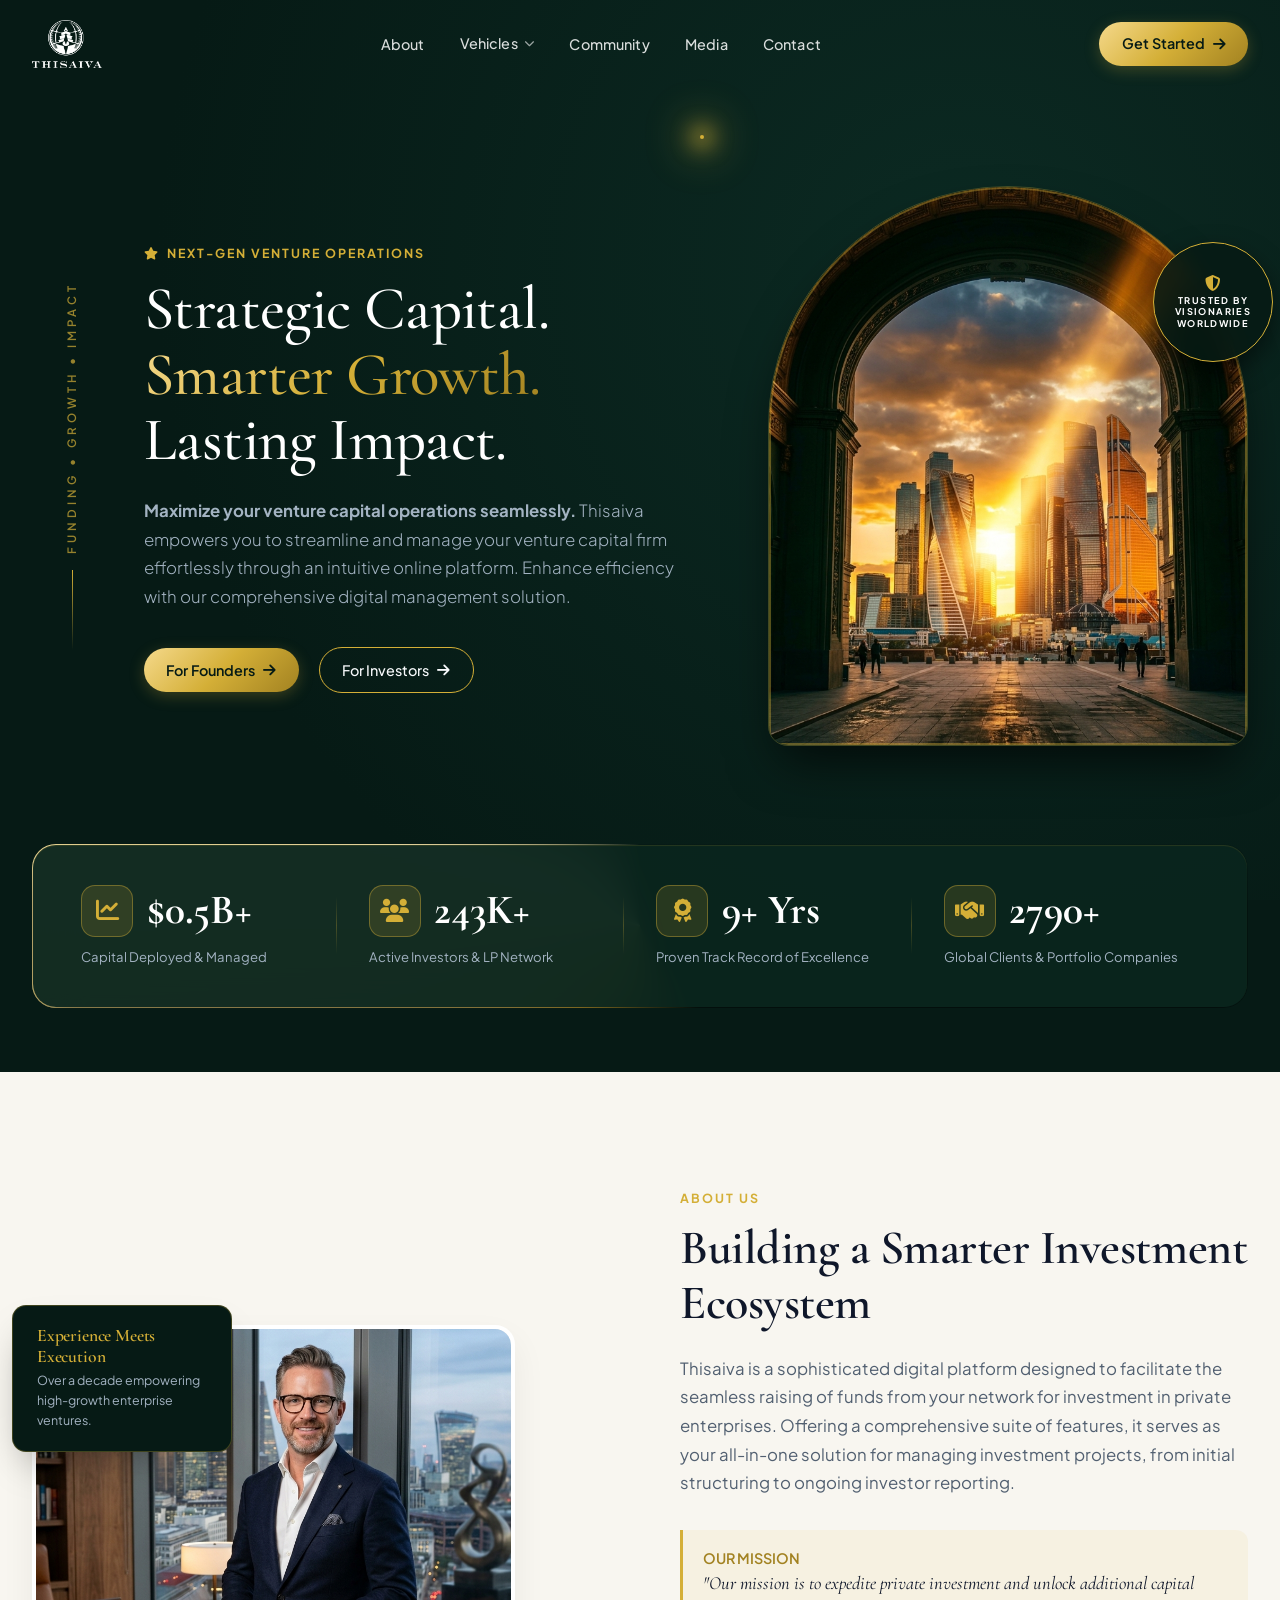
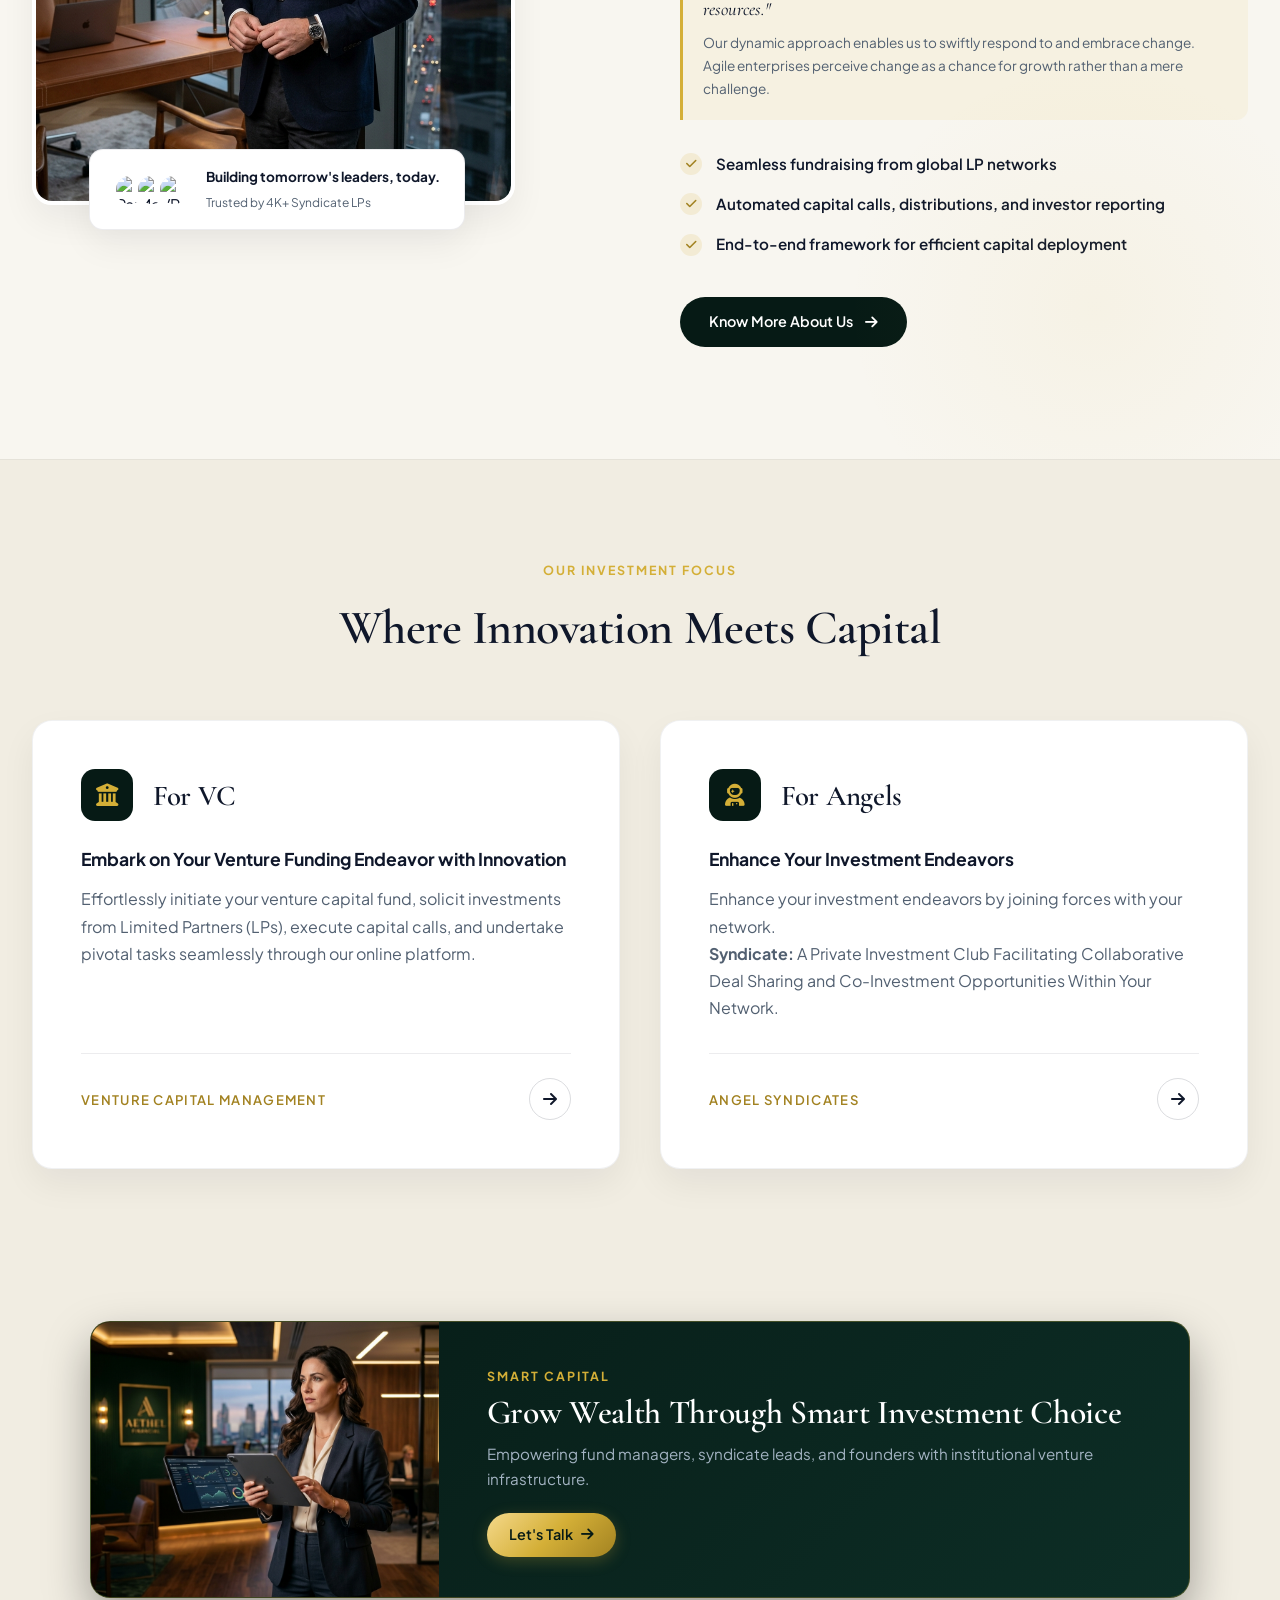
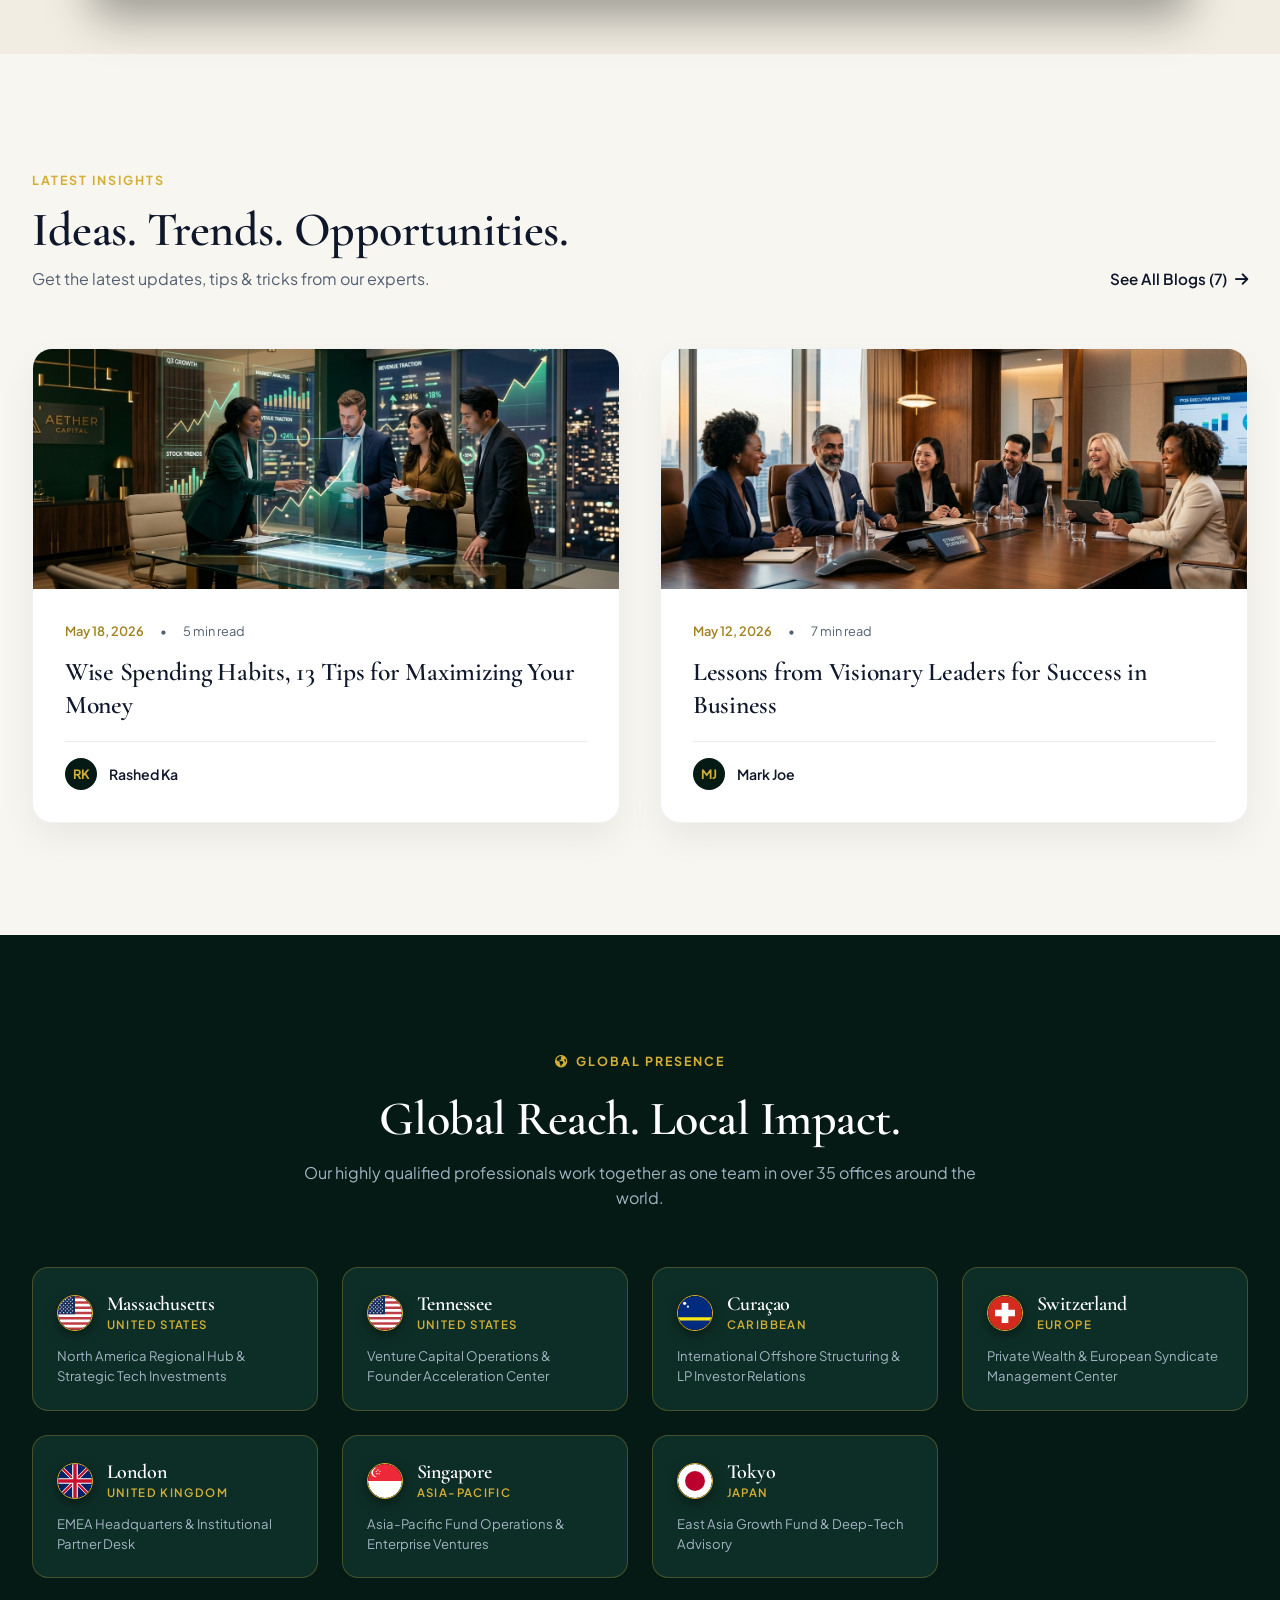
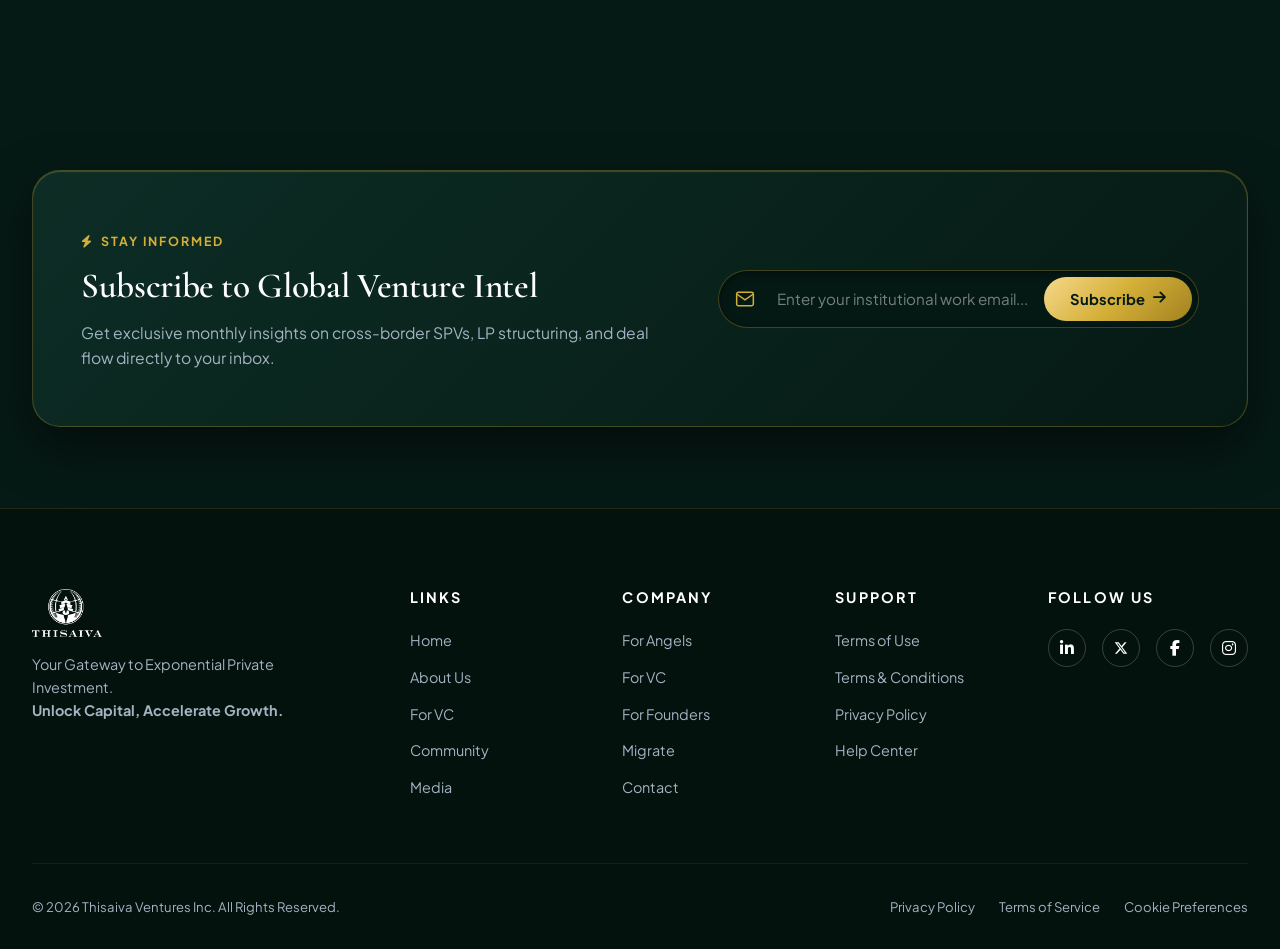
==== commit 9598c8e1: "Add strict inline and CSS fail-safe limits to logo images for instantaneous rendering during CDN dep" ====
--- a/index.html
+++ b/index.html
@@ -18,7 +18,7 @@
   <nav class="navbar" id="navbar">
     <div class="container nav-container">
       <a href="index.html" class="logo" aria-label="Thisaiva Home">
-        <img src="assets/logo_dark.png" alt="Thisaiva Logo" class="logo-img">
+        <img src="assets/logo_dark.png" alt="Thisaiva Logo" class="logo-img" height="48" style="max-height: 48px; width: auto;">
       </a>
 
       <ul class="nav-links" id="navLinks">
@@ -507,7 +507,7 @@
         <!-- Brand Col -->
         <div class="footer-brand">
           <div class="logo" style="margin-bottom: 1rem;">
-            <img src="assets/logo_dark.png" alt="Thisaiva Logo" class="logo-img footer-logo-img">
+            <img src="assets/logo_dark.png" alt="Thisaiva Logo" class="logo-img footer-logo-img" height="54" style="max-height: 54px; width: auto;">
           </div>
           <p>
             Your Gateway to Exponential Private Investment.<br>
--- a/styles.css
+++ b/styles.css
@@ -153,6 +153,7 @@
   gap: 0.75rem;
   text-decoration: none;
   transition: transform 0.3s ease, opacity 0.3s ease;
+  max-height: 54px;
 }
 
 .logo:hover {
@@ -160,15 +161,18 @@
   transform: scale(1.02);
 }
 
-.logo-img {
-  height: 48px;
+.logo-img, .logo img {
+  height: 48px !important;
+  max-height: 48px !important;
   width: auto;
+  max-width: 220px;
   object-fit: contain;
   display: block;
 }
 
 .footer-logo-img {
-  height: 54px;
+  height: 54px !important;
+  max-height: 54px !important;
 }
 
 .nav-links {
